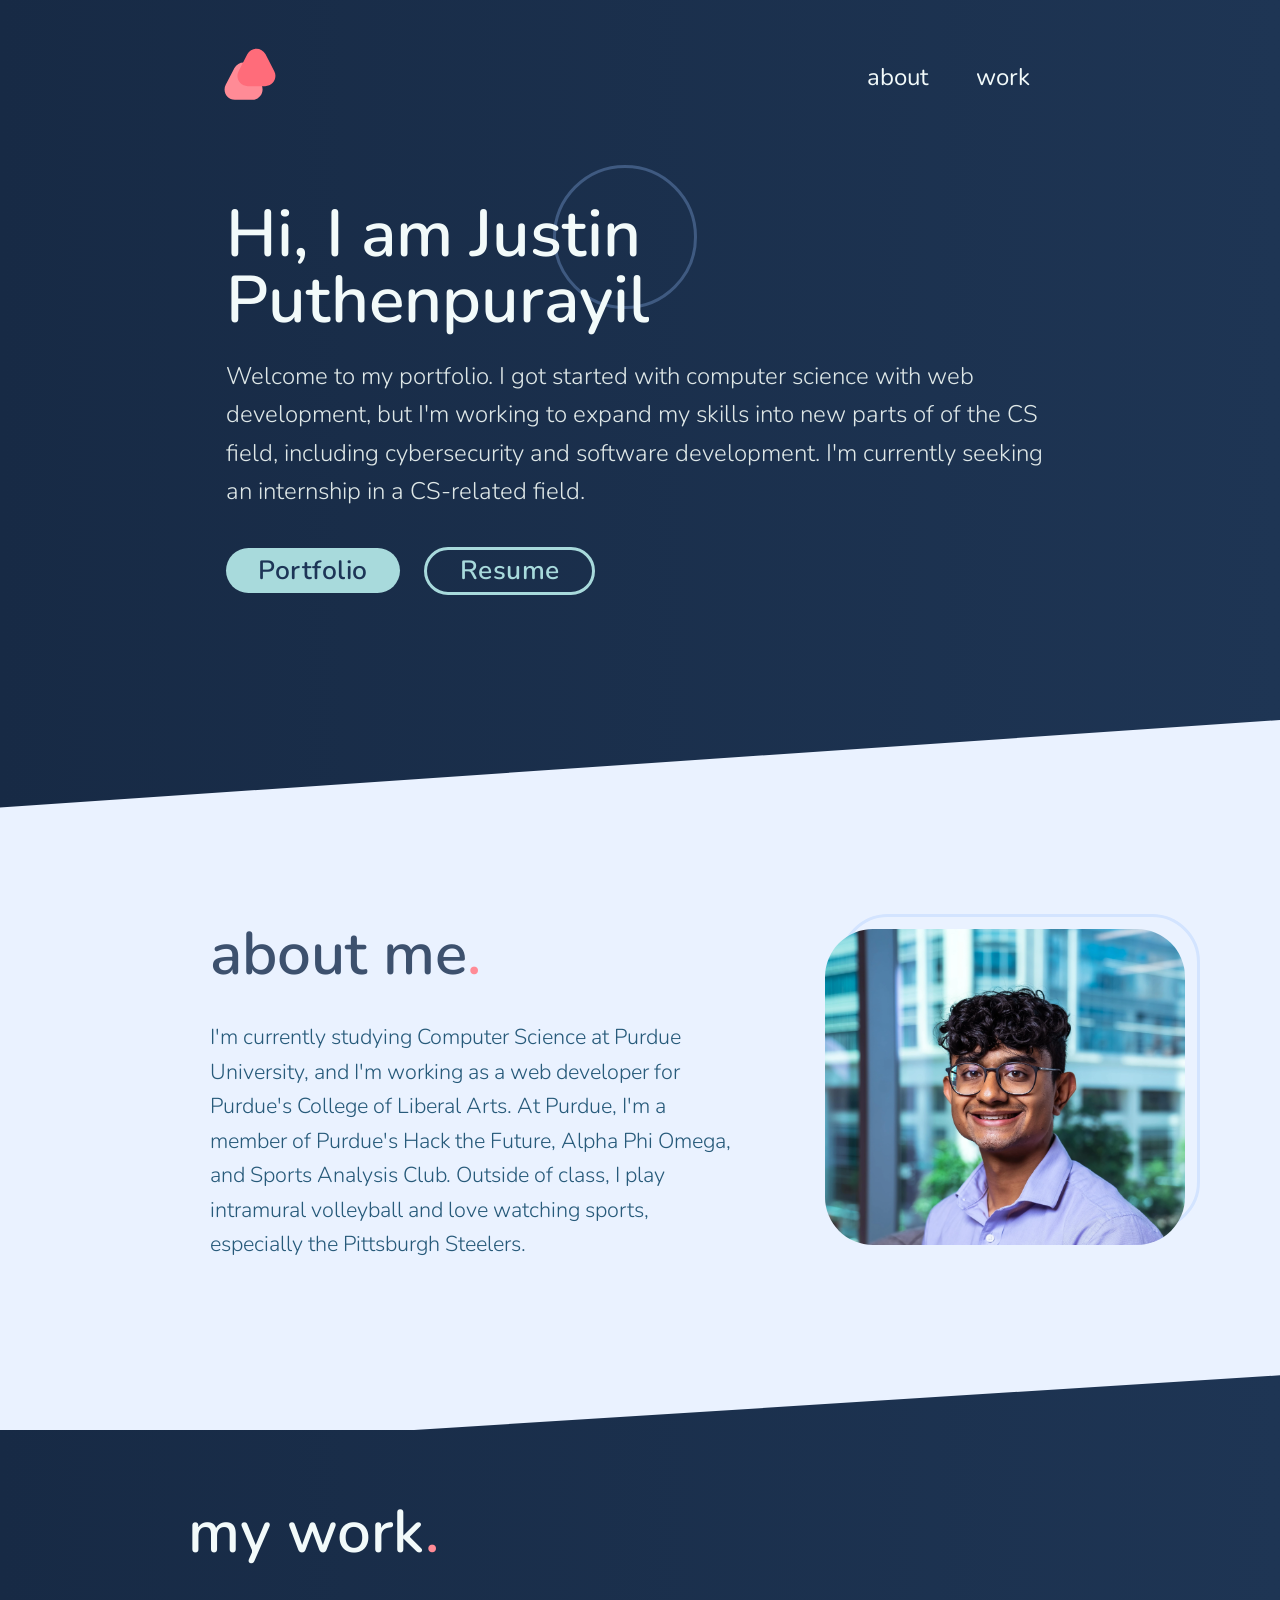
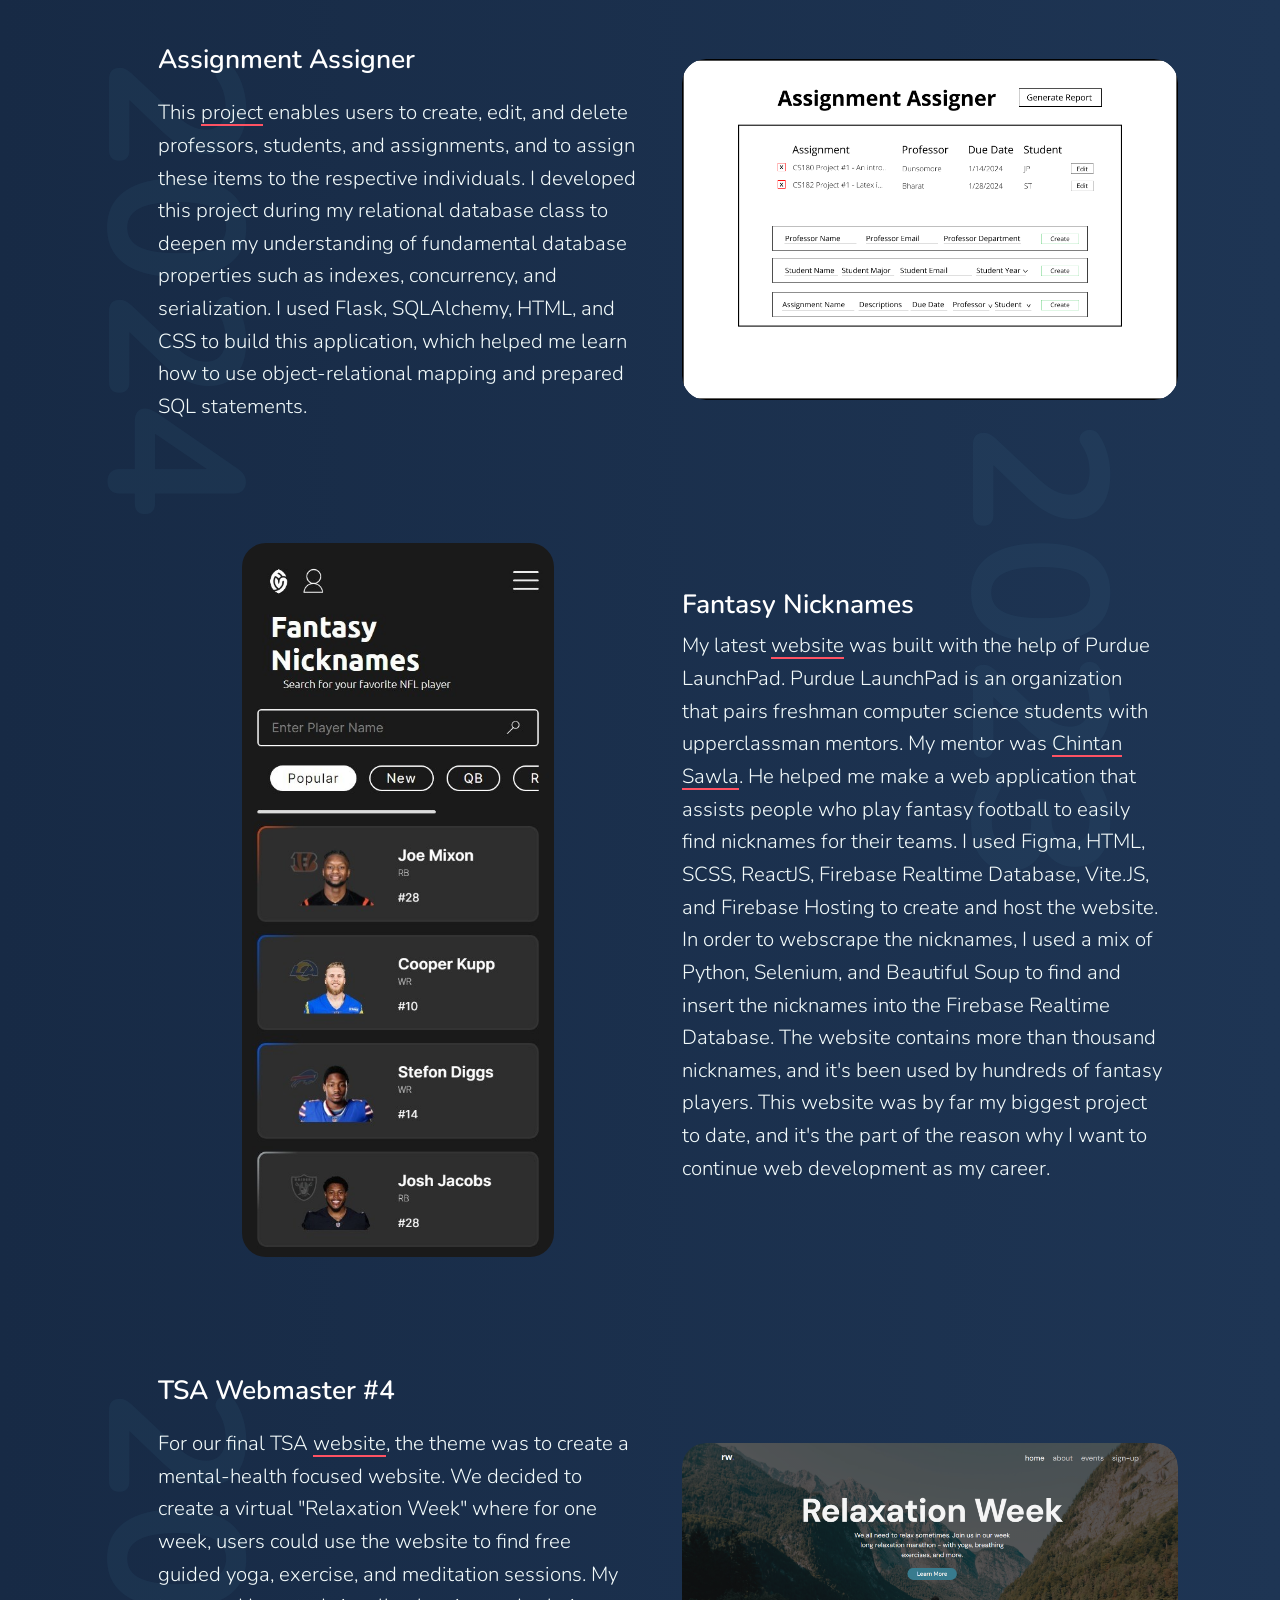
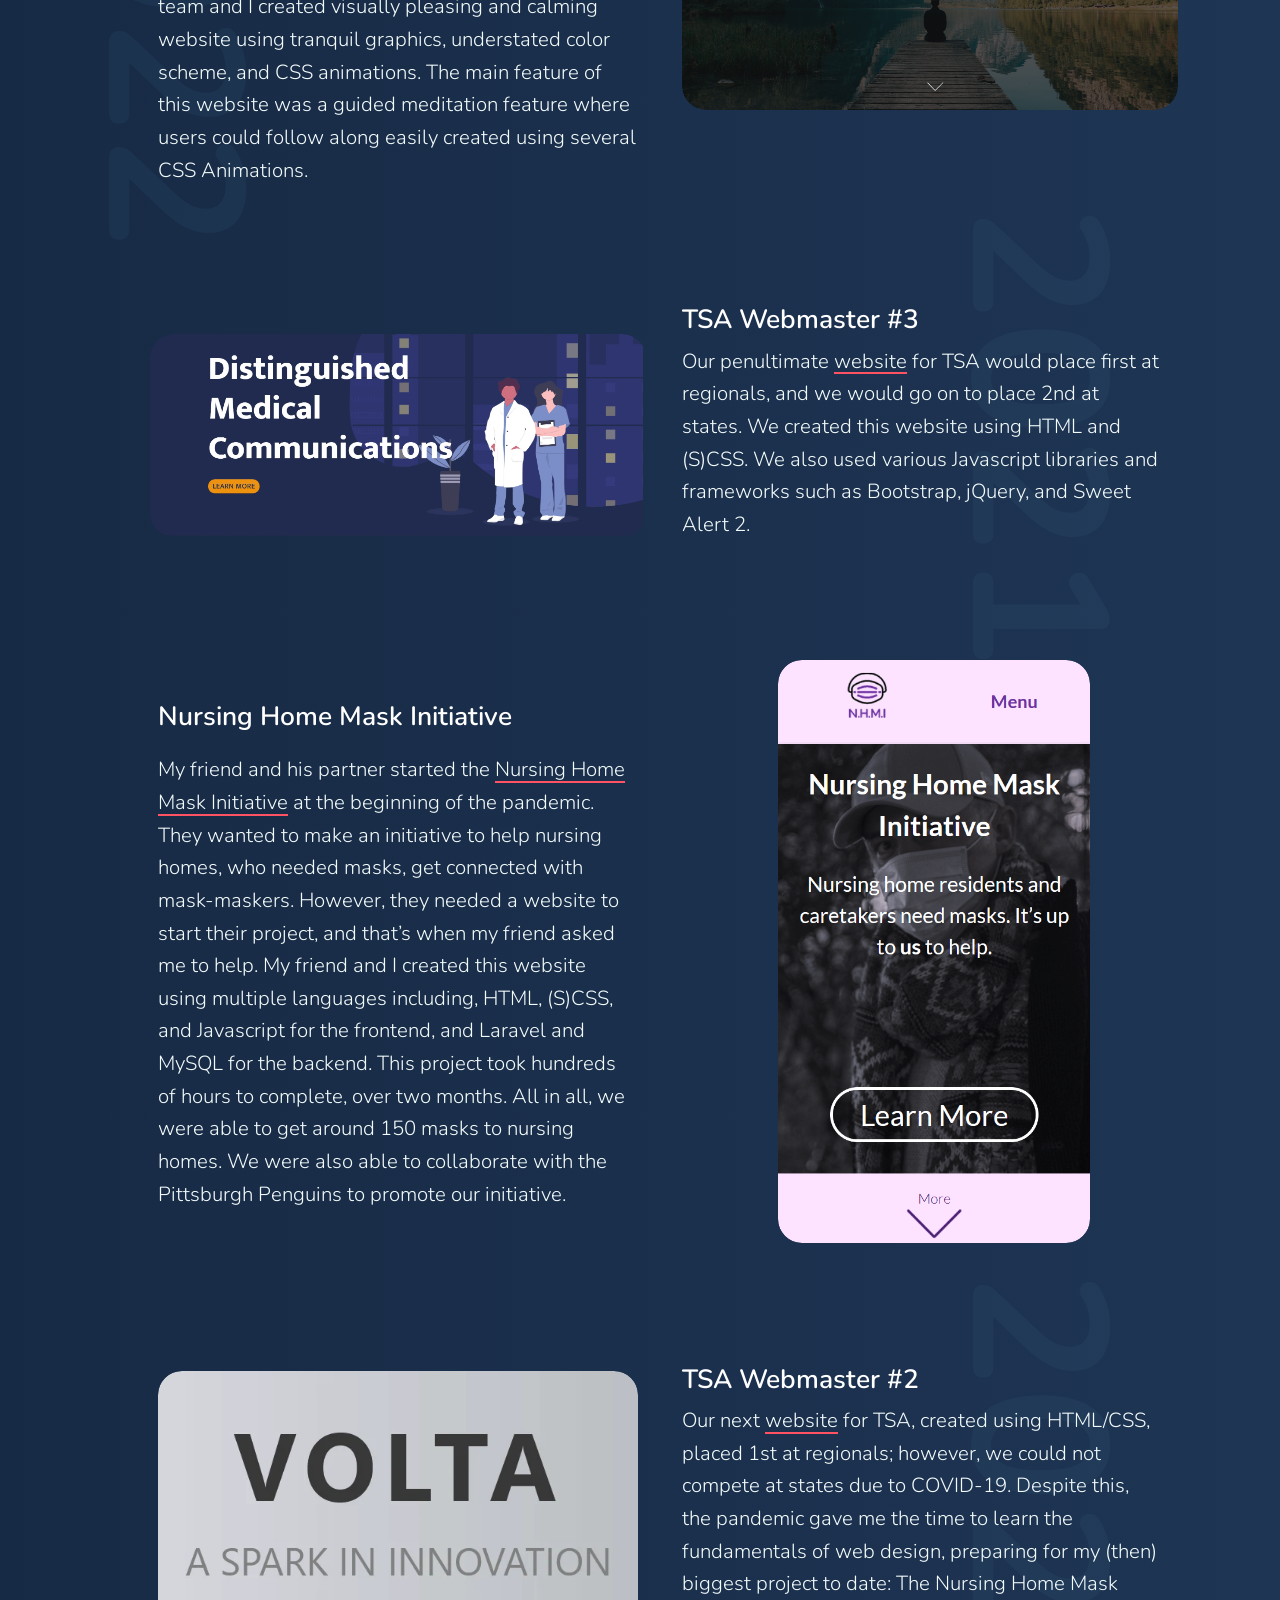
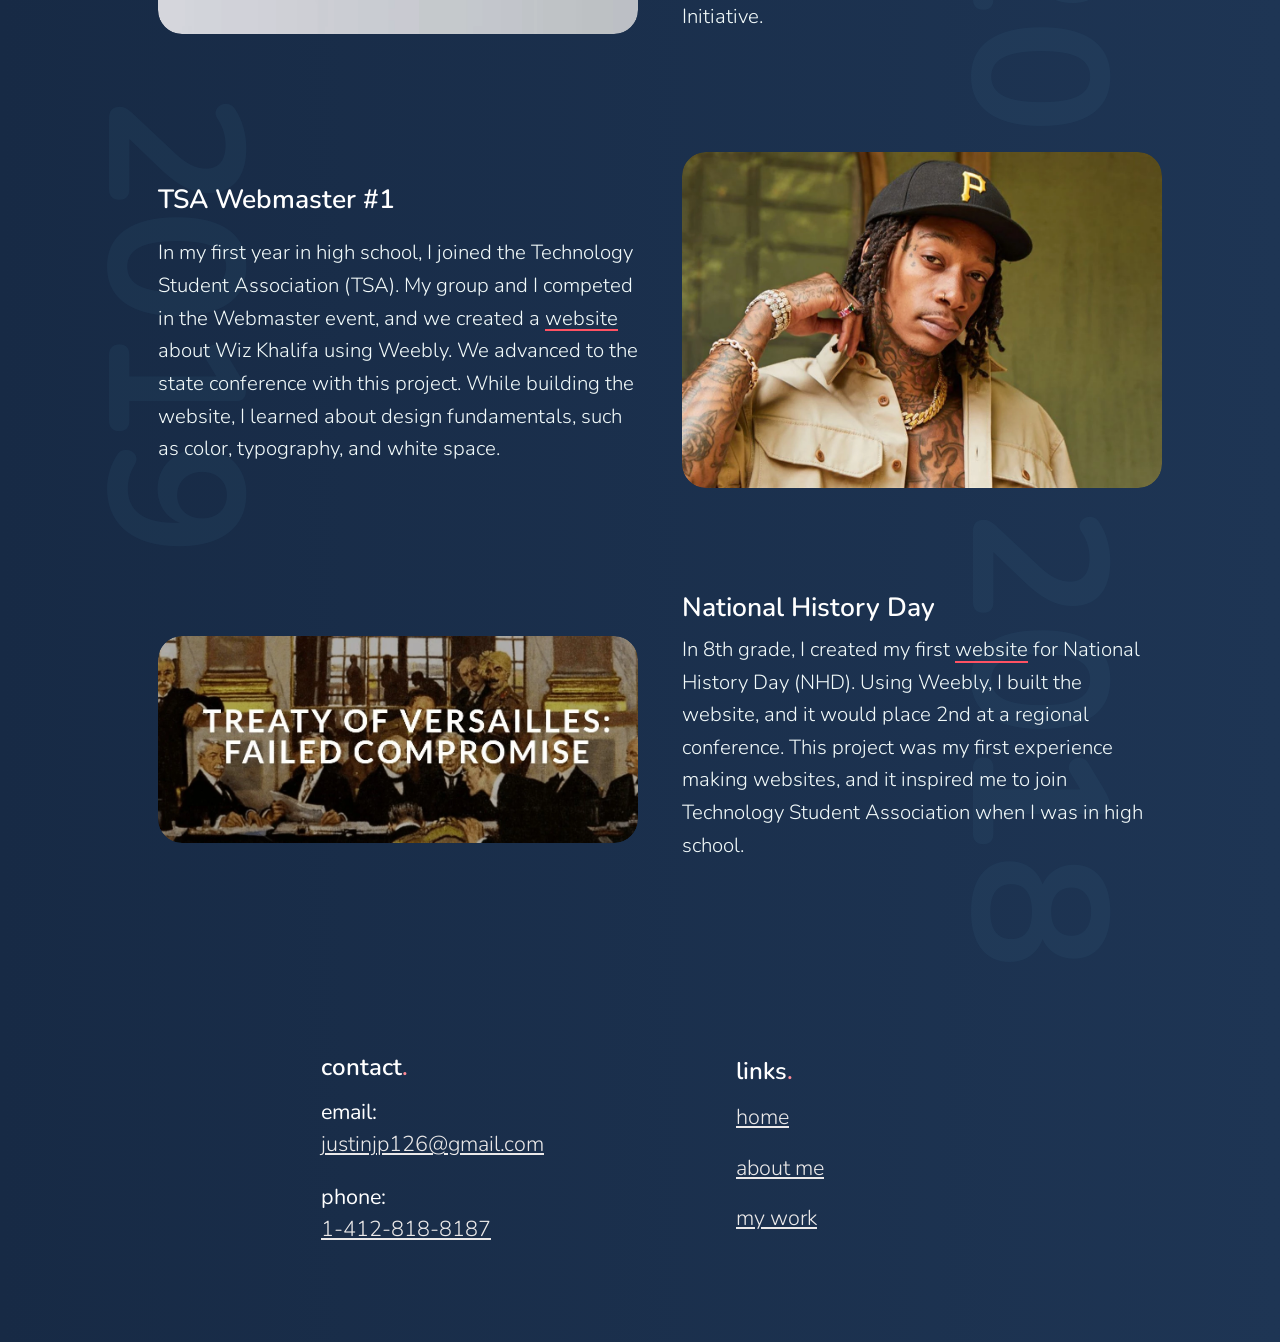
==== index.html @ d35c8e95 "Update resume" ====
<!DOCTYPE html>
<html lang="en">

<head>
  <meta charset="UTF-8" />
  <meta http-equiv="X-UA-Compatible" content="IE=edge" />
  <meta name="viewport" content="width=device-width, initial-scale=1.0" />
  <meta name="description"
    content="Hi! I'm Justin Puthenpurayil, and this is my portfolio. Come check out my projects!" />
  <meta name="theme-color" content="#172a45" />
  <link rel="preconnect" href="https://fonts.gstatic.com" />
  <link rel="apple-touch-icon" sizes="180x180" href="img/Group 3.png" />
  <link rel="icon" type="image/png" sizes="32x32" href="img/Group 3.png" />
  <link rel="icon" type="image/png" sizes="16x16" href="img/Group 3.png" />
  <link href="https://fonts.googleapis.com/css2?family=Nunito:wght@200;300;400;600;700;800;900&display=swap"
    rel="stylesheet" />
  <link href="https://cdn.jsdelivr.net/npm/bootstrap@5.0.1/dist/css/bootstrap.min.css" rel="stylesheet"
    integrity="sha384-+0n0xVW2eSR5OomGNYDnhzAbDsOXxcvSN1TPprVMTNDbiYZCxYbOOl7+AMvyTG2x" crossorigin="anonymous" />
  <link rel="stylesheet" href="src/css/style.min.css" />
  <title>Home</title>
</head>

<body>
  <main>
    <button onclick="topFunction()" id="upBtn" aria-label="Scroll to Top Button">
      <svg id="upBtnArrow" viewBox="0 0 16 29" fill="none" xmlns="http://www.w3.org/2000/svg">
        <path id="upBtnLine" d="M1 1L15 1" stroke="#1D3557" stroke-width="2" stroke-linecap="round" />
        <path id="upBtnLineTwo"
          d="M7 28C7 28.5523 7.44772 29 8 29C8.55228 29 9 28.5523 9 28L7 28ZM8.70711 6.29289C8.31658 5.90237 7.68342 5.90237 7.29289 6.29289L0.928933 12.6569C0.538409 13.0474 0.538409 13.6805 0.928933 14.0711C1.31946 14.4616 1.95262 14.4616 2.34315 14.0711L8 8.41421L13.6569 14.0711C14.0474 14.4616 14.6805 14.4616 15.0711 14.0711C15.4616 13.6805 15.4616 13.0474 15.0711 12.6569L8.70711 6.29289ZM9 28L9 7L7 7L7 28L9 28Z"
          fill="#1D3557" />
      </svg>
    </button>
    <div class="scroll-container" id="butter">
      <div class="background-container">
        <div class="container">
          <nav class="navbar navbar-expand-sm navbar-dark">
            <div class="container margin-container">
              <svg id="triangleContainer" class="logo" xmlns="http://www.w3.org/2000/svg" width="84" height="93"
                viewBox="0 0 84 93" fill="none">
                <path id="triangleOne"
                  d="M23.8419 36.6007C28.316 27.9528 40.684 27.9528 45.1581 36.6006L55.3167 56.2359C59.4491 64.2233 53.6517 73.75 44.6586 73.75H24.3414C15.3483 73.75 9.55093 64.2233 13.6833 56.2359L23.8419 36.6007Z"
                  fill="#FF8B96" />
                <path id="triangleTwo"
                  d="M38.8419 20.6007C43.316 11.9528 55.684 11.9528 60.1581 20.6006L70.3167 40.2359C74.4491 48.2233 68.6517 57.75 59.6586 57.75H39.3414C30.3483 57.75 24.5509 48.2233 28.6833 40.2359L38.8419 20.6007Z"
                  fill="#FF6C7A" />
              </svg>
              <button class="navbar-toggler" type="button" data-bs-toggle="collapse" data-bs-target="#navbarNav"
                aria-controls="navbarNav" aria-expanded="false" aria-label="Toggle navigation">
                <span class="navbar-toggler-icon"></span>
              </button>
              <div class="collapse navbar-collapse justify-content-end" id="navbarNav">
                <ul class="navbar-nav end">
                  <li class="nav-item">
                    <span class="nav-link" id="about">about</span>
                  </li>
                  <li class="nav-item">
                    <span class="nav-link" id="work">work</span>
                  </li>
                </ul>
              </div>
            </div>
          </nav>
          <section>
            <div class="container d-flex justify-content-start">
              <div class="hero" id="hero">
                <h1 class="hero__title">
                  <span class="hero__title_circleContainer">
                    <span class="hero__title_circle"></span>
                    <span class="hero__title_zindex"> Hi, I am Justin </span>
                    Puthenpurayil
                  </span>
                </h1>
                <p class="hero__paragraph">
                  Welcome to my portfolio.
                  I got started with computer science with web development, but
                  I'm working to expand my skills into new parts of of the CS field,
                  including cybersecurity and software development. I'm currently seeking an internship in a CS-related
                  field.
                </p>
                <div class="hero__buttons">
                  <a class="hero__buttons_portfolio" tabindex="0" id="portfolio">Portfolio</a>
                  <a class="hero__buttons_resume" tabindex="0" href="pdf/Justin_Puthenpurayil_resume.pdf"
                    target="_blank">Resume</a>
                </div>
              </div>
            </div>
          </section>
        </div>
      </div>
      <section class="aboutColor" id="aboutSection">
        <div class="aboutPath">
          <div class="container">
            <div class="about">
              <div class="row">
                <div class="
                      col-md-8 col-sm-12
                      d-flex
                      align-content-around
                      flex-column
                    ">
                  <h2 class="about__title">
                    about me<span class="about__title_period">.</span>
                  </h2>
                  <p class="about__paragraph">
                    I'm currently studying Computer Science at Purdue University, and I'm
                    working as a web developer for Purdue's College of Liberal Arts. At Purdue, I'm a
                    member of Purdue's Hack the Future, Alpha Phi Omega, and Sports Analysis Club. Outside of class,
                    I play intramural volleyball and love watching sports, especially the Pittsburgh Steelers.
                  </p>
                </div>
                <div class="col-md-4 col-sm-12 position-relative px-4 imgPadding d-flex align-items-center">
                  <div class="position-relative">
                    <picture>
                      <source type="image/webp" srcset="img/JustinPuthenpurayil.webp" />
                      <source type="image/jpeg" srcset="img/JustinPuthenpurayil.jpg" />
                      <img class="about__img" src="img/JustinPuthenpurayil.jpg" alt="Image of Justin Puthenpurayil" />
                    </picture>
                    <span class="about__imgOutline"></span>
                  </div>
                </div>
              </div>
            </div>
          </div>
        </div>
      </section>

      <section id="workSection">
        <div class="work container-fluid">
          <h2 class="work__title">
            my work<span class="work__title_period">.</span>
          </h2>

          <div class="workItems">
            <div class="row workContainer">
              <div class="
                  col-md-12 col-lg-6
                  d-flex
                  justify-content-center
                  flex-column
                  align-items-center
                  position-relative
                  flex-change
                  neg-margin
                 ">
                <span class="webmasterOneContainer">
                  <h3 class="work__subtitle">Assignment Assigner</h3>
                  <p class="work__paragraphL">
                    This <a class="work__link" href="https://github.com/Justinjp126/flaskWorkshop"
                      target="_blank">project</a> enables users to create, edit, and delete professors, students, and
                    assignments, and to
                    assign these items
                    to the respective individuals. I developed this project during my relational database class to
                    deepen my understanding
                    of fundamental database properties such as indexes, concurrency, and serialization. I used Flask,
                    SQLAlchemy, HTML, and
                    CSS to build this application, which helped me learn how to use object-relational mapping and
                    prepared SQL statements.

                  </p>
                </span>
                <span class="work__year_2022">2024</span>
              </div>
              <div class="col-lg-6 d-flex
                                justify-content-center
                                flex-column
                                align-items-center">
                <picture>
                  <source type="image/webp" srcset="img/relax.webp" />
                  <source type="image/png" srcset="img/relax.png" />
                  <a class="zoom" href="https://github.com/Justinjp126/flaskWorkshop" target="_blank">
                    <img src="img/assignment.png" alt="Assignment Assigner Website" class="work__img_dmc" />
                  </a>
                </picture>
              </div>
            </div>

            <div class="row workContainer">
              <div class="
                                            col-lg-6
                                            d-flex
                                            justify-content-center
                                            align-items-center
                                          ">
                <a class="zoom" href="https://fantasy-nicknames.web.app/" target="_blank">
                  <picture>
                    <!-- <source type="image/webp" srcset="img/dmc.webp" /> -->
                    <source type="image/jpeg" srcset="img/fantasy-crop.jpeg" />
                    <img src="img/fantasy-crop.jpeg" alt="Fantasy Nicknames Image" class="work__img_fantasy" />
                  </picture>
                </a>
              </div>
              <div class="
                                            col-md-12 col-lg-6
                                            d-flex
                                            justify-content-center
                                            flex-column
                                            position-relative
                                          ">
                <h3 class="work__subtitle">Fantasy Nicknames</h3>
                <p class="work__paragraphR">
                  My latest
                  <a class="work__link" href="https://fantasy-nicknames.web.app/" target="_blank">website</a>
                  was built with the help of Purdue LaunchPad. Purdue LaunchPad is an organization that pairs freshman
                  computer science students
                  with upperclassman mentors. My mentor was <a class="work__link"
                    href="https://www.linkedin.com/in/chintansawla/" target="_blank">Chintan Sawla</a>. He helped me
                  make a web application
                  that assists people who play fantasy football to easily find nicknames for their teams. I used Figma,
                  HTML, SCSS, ReactJS, Firebase
                  Realtime Database, Vite.JS, and Firebase Hosting to create and host the website. In order to webscrape
                  the
                  nicknames, I used a mix of
                  Python, Selenium, and Beautiful Soup to find and insert the nicknames into the Firebase Realtime
                  Database. The website contains more than
                  thousand nicknames, and it's been used by hundreds of fantasy players. This website was by far my
                  biggest project to date, and it's the part of the reason why
                  I want to continue web development as my career.
                </p>
                <span class="work__year_2021" id="twenty-one">2023</span>
              </div>
            </div>

            <div class="row workContainer">
              <div class="
                  col-md-12 col-lg-6
                  d-flex
                  justify-content-center
                  flex-column
                  align-items-center
                  position-relative
                  flex-change
                  neg-margin
                 ">
                <span class="webmasterOneContainer">
                  <h3 class="work__subtitle">TSA Webmaster #4</h3>
                  <p class="work__paragraphL">
                    For our final TSA <a class="work__link" href="https://justinjp126.github.io/Relaxation_Website/"
                      target="_blank">website</a>, the theme was to create a mental-health focused website.
                    We decided to create a virtual "Relaxation Week" where for one week, users could use the website to
                    find free guided yoga, exercise, and meditation sessions.
                    My team and I created visually pleasing and calming website using tranquil graphics,
                    understated color scheme, and CSS animations. The main feature of this website was a guided
                    meditation feature
                    where users could follow along easily created using several CSS Animations.
                  </p>
                </span>
                <span class="work__year_2022">2022</span>
              </div>
              <div class="col-lg-6 d-flex
                                justify-content-center
                                flex-column
                                align-items-center">
                <picture>
                  <source type="image/webp" srcset="img/relax.webp" />
                  <source type="image/png" srcset="img/relax.png" />
                  <a class="zoom" href="https://justinjp126.github.io/Relaxation_Website/" target="_blank">
                    <img src="img/relax.png" alt="Relaxation Website" class="work__img_dmc" />
                  </a>
                </picture>
              </div>
            </div>

            <div class="row workContainer">
              <div class="
                                col-lg-6
                                d-flex
                                justify-content-center
                                align-items-center
                              ">
                <a class="zoom" href="https://justinjp126.github.io/distinguishedCommunicationsWebsite/index.html"
                  target="_blank">
                  <picture>
                    <source type="image/webp" srcset="img/dmc.webp" />
                    <source type="image/png" srcset="img/dmc.png" />
                    <img src="img/dmc.png" alt="Distinguished Medical Communications Image" class="work__img_dmc" />
                  </picture>
                </a>
              </div>
              <div class="
                                col-md-12 col-lg-6
                                d-flex
                                justify-content-center
                                flex-column
                                position-relative
                              ">
                <h3 class="work__subtitle">TSA Webmaster #3</h3>
                <p class="work__paragraphR">
                  Our penultimate
                  <a class="work__link"
                    href="https://justinjp126.github.io/distinguishedCommunicationsWebsite/index.html"
                    target="_blank">website</a>
                  for TSA would place first at regionals, and we would go on
                  to place 2nd at states. We created this website using HTML
                  and (S)CSS. We also used various Javascript libraries and
                  frameworks such as Bootstrap, jQuery, and Sweet Alert 2.
                </p>
                <span class="work__year_2021" id="twenty-one">2021</span>
              </div>
            </div>

            <div class="row workContainer">
              <div class="
                                col-md-12 col-lg-6
                                d-flex
                                justify-content-center
                                flex-column
                                align-items-center
                                flex-change
                                position-relative
                                neg-margin
                              ">
                <span class="webmasterOneContainer">
                  <h3 class="work__subtitle">Nursing Home Mask Initiative</h3>
                  <p class="work__paragraphL">
                    My friend and his partner started the
                    <a class="work__link"
                      href="https://web.archive.org/web/20230402184346/http://nursinghomemaskinitiative.com/"
                      target="_blank">Nursing Home
                      Mask Initiative</a>
                    at the beginning of the pandemic. They wanted to make an
                    initiative to help nursing homes, who needed masks, get
                    connected with mask-maskers. However, they needed a
                    website to start their project, and that’s when my friend
                    asked me to help. My friend and I created this website
                    using multiple languages including, HTML, (S)CSS, and
                    Javascript for the frontend, and Laravel and MySQL for the
                    backend. This project took hundreds of hours to complete,
                    over two months. All in all, we were able to get around
                    150 masks to nursing homes. We were also able to
                    collaborate with the Pittsburgh Penguins to promote our
                    initiative.
                  </p>
                </span>
              </div>
              <div class="col-lg-6 ">
                <picture>
                  <source type="image/webp" srcset="img/nhmi.webp" />
                  <source type="image/png" srcset="img/nhmi.png" />
                  <a class="zoom margin-left"
                    href="https://web.archive.org/web/20230402184346/http://nursinghomemaskinitiative.com/"
                    target="_blank">
                    <img src="img/nhmi.png" alt="Nursing Home Mask Initiative Image" class="work__img_nhmi" />
                  </a>
                </picture>
              </div>
            </div>

            <div class="row workContainer">
              <div class="
                                col-lg-6
                                d-flex
                                justify-content-center
                                align-items-center
                              ">
                <a class="zoom" href="https://voltatsa.000webhostapp.com/index.html" target="_blank">
                  <picture>
                    <source type="image/webp" srcset="img/volta.webp" />
                    <source type="image/png" srcset="img/volta.png" />
                    <img src="img/volta.png" alt="Volta Image" class="work__img_volta" />
                  </picture>
                </a>
              </div>
              <div class="
                                col-md-12 col-lg-6
                                d-flex
                                justify-content-center
                                flex-column
                                position-relative
                              ">
                <span class="webmasterTwoContainer">
                  <h3 class="work__subtitle">TSA Webmaster #2</h3>
                  <p class="work__paragraphR">
                    Our next
                    <a class="work__link" href="https://voltatsa.000webhostapp.com/index.html"
                      target="_blank">website</a>
                    for TSA, created using HTML/CSS, placed 1st at regionals;
                    however, we could not compete at states due to COVID-19.
                    Despite this, the pandemic gave me the time to learn the
                    fundamentals of web design, preparing for my (then) biggest
                    project to date: The Nursing Home Mask Initiative.
                  </p>
                </span>
                <span class="work__year_2020">2020</span>
              </div>
            </div>

            <div class="row workContainer">
              <div class="
                                col-md-12 col-lg-6
                                d-flex
                                justify-content-center
                                flex-column
                                align-items-center
                                flex-change
                                position-relative
                              ">
                <span class="webmasterOneContainer">
                  <h3 class="work__subtitle">TSA Webmaster #1</h3>
                  <p class="work__paragraphL">
                    In my first year in high school, I joined the Technology
                    Student Association (TSA). My group and I competed in the
                    Webmaster event, and we created a
                    <a class="work__link" href="https://webmasterpatsa2018.weebly.com/khalifa.html"
                      target="_blank">website</a>
                    about Wiz Khalifa using Weebly. We advanced to the state
                    conference with this project. While building the website,
                    I learned about design fundamentals, such as color,
                    typography, and white space.
                  </p>
                </span>
                <span class="work__year_2019">2019</span>
              </div>
              <div class="col-lg-6">
                <a class="zoom" href="https://webmasterpatsa2018.weebly.com/khalifa.html" target="_blank">
                  <picture>
                    <source type="image/webp" srcset="img/wiz.webp" />
                    <source type="image/jpeg" srcset="img/wiz.jpg" />
                    <img class="work__img_wiz" src="img/wiz.jpg" alt="Wiz Khalifa Image" />
                  </picture>
                </a>
              </div>
            </div>

            <div class="row workContainer">
              <div class="
                    col-lg-6
                    d-flex
                    justify-content-center
                    align-items-center
                  ">
                <a class="zoom" href="http://15167426.nhd.weebly.com/" target="_blank">
                  <picture>
                    <source type="image/webp" srcset="img/nhdCut.webp" />
                    <source type="image/jpeg" srcset="img/nhdCut.jpg" />
                    <img class="work__img_nhd align-self-center" src="img/nhdCut.jpg"
                      alt="Image of National History Day Website" />
                  </picture>
                </a>
              </div>
              <div class="
                    col-md-12 col-lg-6
                    d-flex
                    justify-content-start
                    flex-column
                    align-content-center
                    position-relative
                  ">
                <h3 class="work__subtitle">National History Day</h3>
                <p class="work__paragraphR">
                  In 8th grade, I created my first
                  <a class="work__link" href="http://15167426.nhd.weebly.com/" target="_blank">website</a>
                  for National History Day (NHD). Using Weebly, I built the
                  website, and it would place 2nd at a regional conference.
                  This project was my first experience making websites, and it
                  inspired me to join Technology Student Association when I
                  was in high school.
                </p>
                <span class="work__year_2018" id="eighteen">2018</span>
              </div>
            </div>
          </div>
        </div>
      </section>

      <section class="footer">
        <div class="container">
          <div class="row">
            <div class="col-sm-6 d-flex justify-content-end px-5 footer-flex-one">
              <div class="contact">
                <h4 class="contact__title">contact<span>.</span></h4>
                <h5 class="contact__subTitle">email:</h5>
                <p class="contact__text">
                  <a class="contact__link" target="_blank"
                    href="mailto:justinjp126@gmail.com?subject=Website%20Inquiry">justinjp126@gmail.com</a>
                </p>
                <h6 class="contact__subTitle">phone:</h6>
                <p class="contact__text">
                  <a class="contact__link" target="_blank" href="tel:1-412-818-8187">1-412-818-8187</a>
                </p>
              </div>
            </div>
            <div class="
                  col-sm-6
                  d-flex
                  justify-content-start
                  px-5
                  footer-flex-two
                ">
              <div class="links">
                <h4S class="links__title">links<span>.</span></h4S>
                <p class="links__text" id="home">home</p>
                <p class="links__text" id="aboutme">about me</p>
                <p class="links__text" id="mywork">my work</p>
              </div>
            </div>
          </div>
        </div>
      </section>
    </div>
  </main>

  <script src="https://cdn.jsdelivr.net/npm/bootstrap@5.0.1/dist/js/bootstrap.bundle.min.js"
    integrity="sha384-gtEjrD/SeCtmISkJkNUaaKMoLD0//ElJ19smozuHV6z3Iehds+3Ulb9Bn9Plx0x4"
    crossorigin="anonymous"></script>
  <script src="https://code.jquery.com/jquery-3.6.0.min.js"
    integrity="sha256-/xUj+3OJU5yExlq6GSYGSHk7tPXikynS7ogEvDej/m4=" crossorigin="anonymous"></script>
  <script src="js/index.js"></script>
</body>

</html>
---- src/css/style.min.css ----
*,*::before,*::after{padding:0;margin:0;border:0;box-sizing:border-box}html{scroll-behavior:smooth;height:100%;text-rendering:optimizeLegibility}html{font-size:16px}@media screen and (min-width: 320px){html{font-size:calc(16px + 8*(100vw - 320px)/880)}}@media screen and (min-width: 1200px){html{font-size:24px}}body{font-family:"Nunito",sans-serif;overflow-x:hidden}#upBtn{display:block;opacity:0;width:2.5rem;height:2.5rem;position:fixed;bottom:2rem;right:2.5rem;z-index:99;border:none;outline:none;background:#a8dadc;--c1: rgba(168, 218, 220, 1);--c2: rgba(87, 179, 204, 1);background:linear-gradient(132deg, var(--c1, rgb(168, 218, 220)), var(--c2, rgb(87, 179, 204)) 51%, var(--c1, rgb(168, 218, 220))) var(--x, 0)/200%;border-radius:100px;transition:200ms ease;cursor:default}.btn_active{cursor:pointer !important;opacity:1 !important;transition:200ms ease-in !important}#upBtnArrow{width:.75rem}.floatArrow{animation:arrowFloatIn 1s infinite}@keyframes arrowFloatIn{0%{transform:translateY(0%)}50%{transform:translateY(-5%)}100%{transform:translateY(0%)}}@keyframes arrowFloatOut{0%,100%{transform:translateY(0%)}}.background-container{height:min(80vh,35rem);background:#172a45;background:linear-gradient(90deg, rgb(23, 42, 69) 0%, rgb(30, 53, 84) 100%)}.logo{width:3rem}#triangleOne{transition:200ms ease-in}#triangleTwo{transition:200ms ease-in}#triangleContainer{cursor:default}#triangleContainer:hover>#triangleTwo{fill:#ff8b96;transform:translate(-2px, 2px);transition:200ms ease-in}#triangleContainer:hover>#triangleOne{fill:#ff6c7a;transform:translate(2px, -2px);transition:200ms ease-in}.margin-container{margin:.75rem 4.5rem}.nav-link{color:#f2fafa;font-size:1rem;font-weight:400;margin-right:1rem;cursor:pointer}.navbar-toggler:focus,.navbar-toggler:active,.navbar-toggler-icon:focus{outline:none;box-shadow:none}.navbar .navbar-toggler{border-color:rgba(255,255,255,0)}.navbar .navbar-toggler{color:rgba(255,255,255,.55) !important}.nav .nav-link:hover,.nav-link:focus{color:#bbe5e5;transition:ease 150ms}@media only screen and (max-width: 992px){.margin-container{margin:.75rem 3rem}}@media only screen and (max-width: 768px){.margin-container{margin:.75rem 1rem}}.hero{margin:2rem 5rem;color:#f2fafa}.hero__title{font-size:2.75rem;font-weight:600;display:inline-block;z-index:10;line-height:1}.hero__title_zindex{position:relative;z-index:10}.hero__title_circleContainer{position:relative;z-index:10}.hero__title_circle{height:6rem;width:6rem;border:#3f5a81 solid 3px;border-radius:50%;position:absolute;right:-2rem;top:-1rem;z-index:-1;animation:float 6s infinite}@keyframes float{0%{transform:scaleX(1) scaleY(1)}50%{transform:scaleX(1.05) scaleY(1.05)}100%{transform:scaleX(1) scaleY(1)}}.hero__paragraph{position:relative;z-index:10;font-size:1rem;color:#dee7e7;font-weight:300;max-width:60ch;margin:.5rem 0 0 0;line-height:1.6}.hero__buttons{display:flex;flex-direction:row;margin-top:1.5rem}.hero__buttons_portfolio{font-weight:600;letter-spacing:.5px;border-radius:100px;display:flex;align-self:center;cursor:pointer;text-decoration:none;background-color:#a8dadc;color:#1d3557;text-align:center;font-size:1.1rem;padding:.1rem 1.35rem;transition:all 200ms ease-out;margin-right:1rem}.hero__buttons_portfolio:hover,.hero__buttons_portfolio:focus{background-color:#84cbcd;color:#101e31;transition:all 200ms ease-in}.hero__buttons_resume{font-weight:600;letter-spacing:.5px;border-radius:100px;display:flex;align-self:center;cursor:pointer;text-decoration:none;background-color:rgba(0,0,0,0);color:#a8dadc;border:#a8dadc solid 3px;text-align:center;font-size:1.1rem;padding:.05rem 1.35rem;transition:background-color 200ms ease-out}.hero__buttons_resume:hover,.hero__buttons_resume:focus{background-color:#a8dadc;color:#1d3557;transition:all 200ms ease-in}@media only screen and (max-width: 768px){.background-container{height:min(80vh,35rem)}.hero{margin:2rem .5rem;height:80vh}.hero__title_circle{right:-1.5rem;top:-1.5rem}}.aboutColor{background:#172a45;background:linear-gradient(90deg, rgb(23, 42, 69) 0%, rgb(30, 53, 84) 100%)}.aboutPath{background-image:url(https://justinjp126.github.io/Portfolio/img/rect.svg);background-repeat:no-repeat;background-size:cover;padding:7rem 15% 6rem}.about__title{color:#3d516e;font-weight:600;line-height:1;font-size:2.5rem;padding-top:1.5rem}.about__title_period{color:#ff8b96}.about__paragraph{color:#275a7a;font-weight:300;line-height:1.6;padding:1rem 1.5rem 0 0;font-size:max(.9rem,15px);max-width:60ch}.about__img{width:15rem;border-radius:2rem;position:relative;z-index:10}.about__imgOutline{border:3px solid #d3e4ff;position:absolute;z-index:1;top:-15px;left:15px;width:15rem;height:100%;border-radius:2rem}@media only screen and (max-width: 768px){.about .imgPadding{padding:1.5rem 0 0 0 !important}.about__paragraph{padding:1rem 0 0 0}.about__img{width:90%}.about__imgOutline{width:90%}.aboutPath{padding:8.5rem 5% 7rem}}#workSection{background:#172a45;background:linear-gradient(90deg, rgb(23, 42, 69) 0%, rgb(30, 53, 84) 100%)}.work{background:#172a45;background:linear-gradient(90deg, rgb(23, 42, 69) 0%, rgb(30, 53, 84) 100%);padding:0rem 8%}.work .workContainer{padding-bottom:4rem}.work .webmasterOneContainer{padding-top:1rem}.work .webmasterTwoContainer{padding-top:.7rem}.work .workItems{padding-left:2rem}.work__title{color:#f2fafa;font-weight:600;line-height:1;font-size:2.5rem;padding:3rem 0 2rem 8%}.work__title_period{color:#ff8b96}.work__subtitle{position:relative;z-index:10;color:#fff;font-weight:600;line-height:1;font-size:1.1rem}.work__subtitle_sub{padding-bottom:.5rem}.work__paragraphR{position:relative;z-index:10;color:#f2fafa;font-weight:300;line-height:1.6;font-size:max(.85rem,14px);max-width:40ch}.work__paragraphL{position:relative;z-index:10;color:#f2fafa;font-weight:300;line-height:1.6;font-size:max(.85rem,14px);max-width:40ch;padding-top:.5rem}.work__link{background:linear-gradient(to bottom, #ff5263 0%, #ff5263 100%);background-position:0 100%;background-repeat:repeat-x;background-size:.1rem .1rem;color:inherit;text-decoration:none;transition:background-size .2s}.work__link:hover{color:inherit;background-size:4px 50px}.work .zoom{height:auto;overflow:hidden;border-radius:1rem;cursor:pointer;display:inline-block}.work .zoom img{transition:transform .5s ease}.work .zoom:hover img{transform:scale(1.02)}.work .margin-left{margin-left:4rem}.work__img_nhd{z-index:10;width:100%;max-width:20rem;border-radius:1rem}.work__img_wiz{position:relative;z-index:10;width:100%;max-width:20rem;border-radius:1rem}.work__img_volta{position:relative;z-index:10;width:100%;max-width:20rem;border-radius:1rem}.work__img_nhmi{position:relative;z-index:10;width:100%;max-width:13rem;border-radius:1rem}.work__img_dmc{position:relative;z-index:10;width:100%;max-width:23rem;border-radius:1rem}.work__img_fantasy{position:relative;z-index:10;width:100%;max-width:13rem;border-radius:.5rem}.work__year_2018,.work__year_2019,.work__year_2020,.work__year_2021,.work__year_2022,.work__year_2023{position:absolute;transform:rotate(90deg);font-weight:700;font-size:8rem;color:rgba(69,123,157,.1);z-index:1;letter-spacing:1px}.work__year_2018,.work__year_2020{right:-3rem}.work__year_2019{left:-8rem}.work__year_2022{left:-8rem;top:5rem}.work__year_2021{right:-3rem;top:-5%}.work__year_2023{right:-3rem;top:-10rem}@media only screen and (max-width: 992px){.work{padding:2rem 0}.work__img_nhd,.work__img_wiz,.work__img_volta,.work__img_nhmi,.work__img_dmc{display:none}.work .workContainer{width:90%;margin:0 auto 0 auto;padding-bottom:2rem}.work .workItems{padding:1.5rem}.work .flex-change{align-items:flex-start !important}.work .neg-margin{margin-top:-2rem}.work__paragraphR{max-width:60ch}.work__paragraphL{max-width:60ch}.work__year_2018,.work__year_2019,.work__year_2020,.work__year_2021,.work__year_2022{position:absolute;transform:rotate(0deg);font-weight:700;font-size:4.5rem;color:rgba(69,123,157,.1);z-index:1;letter-spacing:1px;top:-3rem;right:2rem !important;left:unset}#eighteen,#twenty-one{top:-4rem !important}}@media only screen and (max-width: 768px){.work .workContainer{width:100%;margin:0 auto 0 auto;padding-bottom:2rem}}.footer{background:#172a45;background:linear-gradient(90deg, rgb(23, 42, 69) 0%, rgb(30, 53, 84) 100%);padding:3rem 8%;color:#fff}.footer .contact{padding-right:1rem}.footer .contact__title{padding-bottom:.25rem;font-size:1rem;font-weight:600}.footer .contact__title span{color:#ff8b96}.footer .contact__subTitle{font-size:.9rem;font-weight:400;margin-bottom:.1rem}.footer .contact__text{font-size:.9rem;font-weight:300}.footer .contact__link{color:#ebe9e9;font-size:.9rem;font-weight:300;transition:100ms ease color}.footer .contact__link:focus,.footer .contact__link:hover{transition:200ms ease color;color:#fff}.footer .links{padding-left:1rem}.footer .links__title{padding-bottom:.25rem;font-size:1rem;font-weight:600}.footer .links__title span{color:#ff8b96}.footer .links__text{margin-bottom:.75rem;color:#ebe9e9;text-decoration:underline;cursor:pointer;font-size:.9rem;font-weight:300;transition:100ms ease color}.footer .links #home{margin-top:.5rem}.footer .links__text:focus,.footer .links__text:hover{transition:200ms ease color;color:#fff}@media only screen and (max-width: 768px){.footer{padding:0 !important;margin-top:-4rem}.footer .footer-flex-one,.footer .footer-flex-two{padding:1rem 2.5rem !important;justify-content:flex-start !important}.footer .footer-flex-two{padding-top:2rem}.footer .links{padding-left:0}}
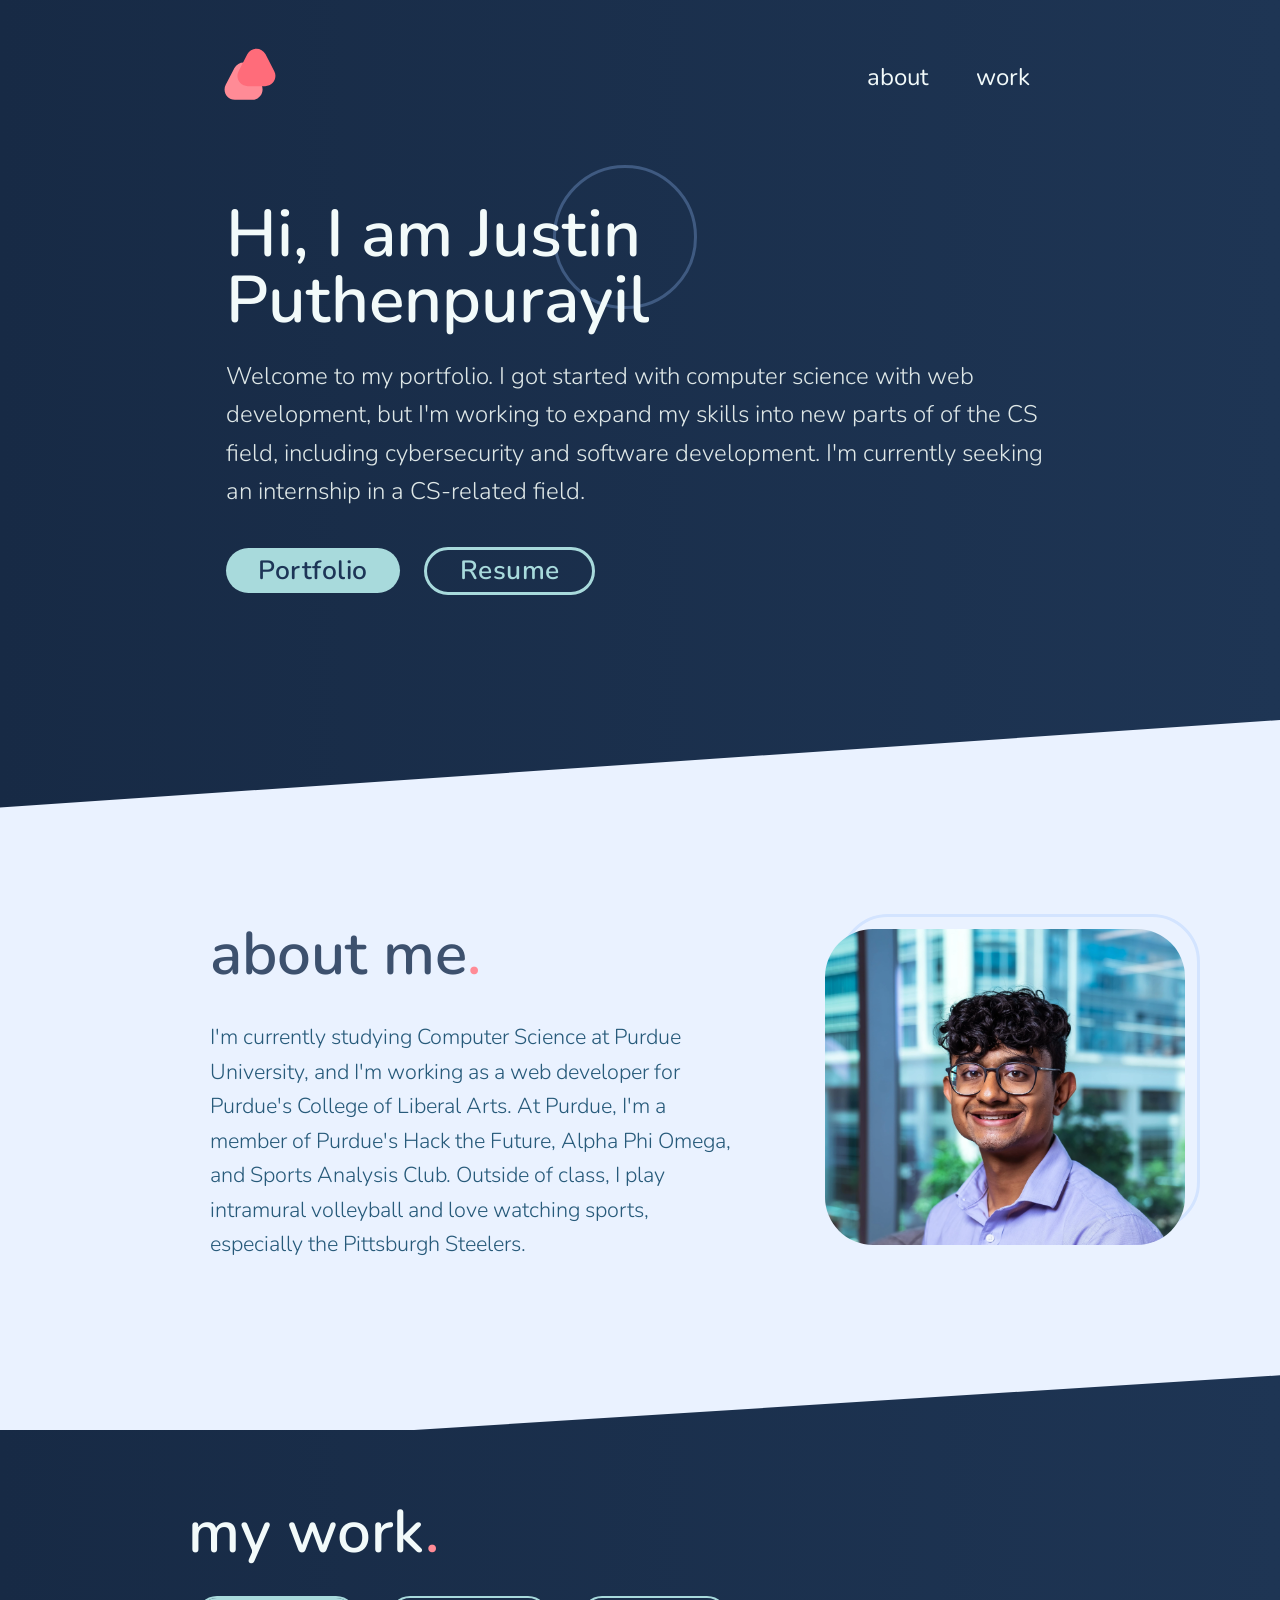
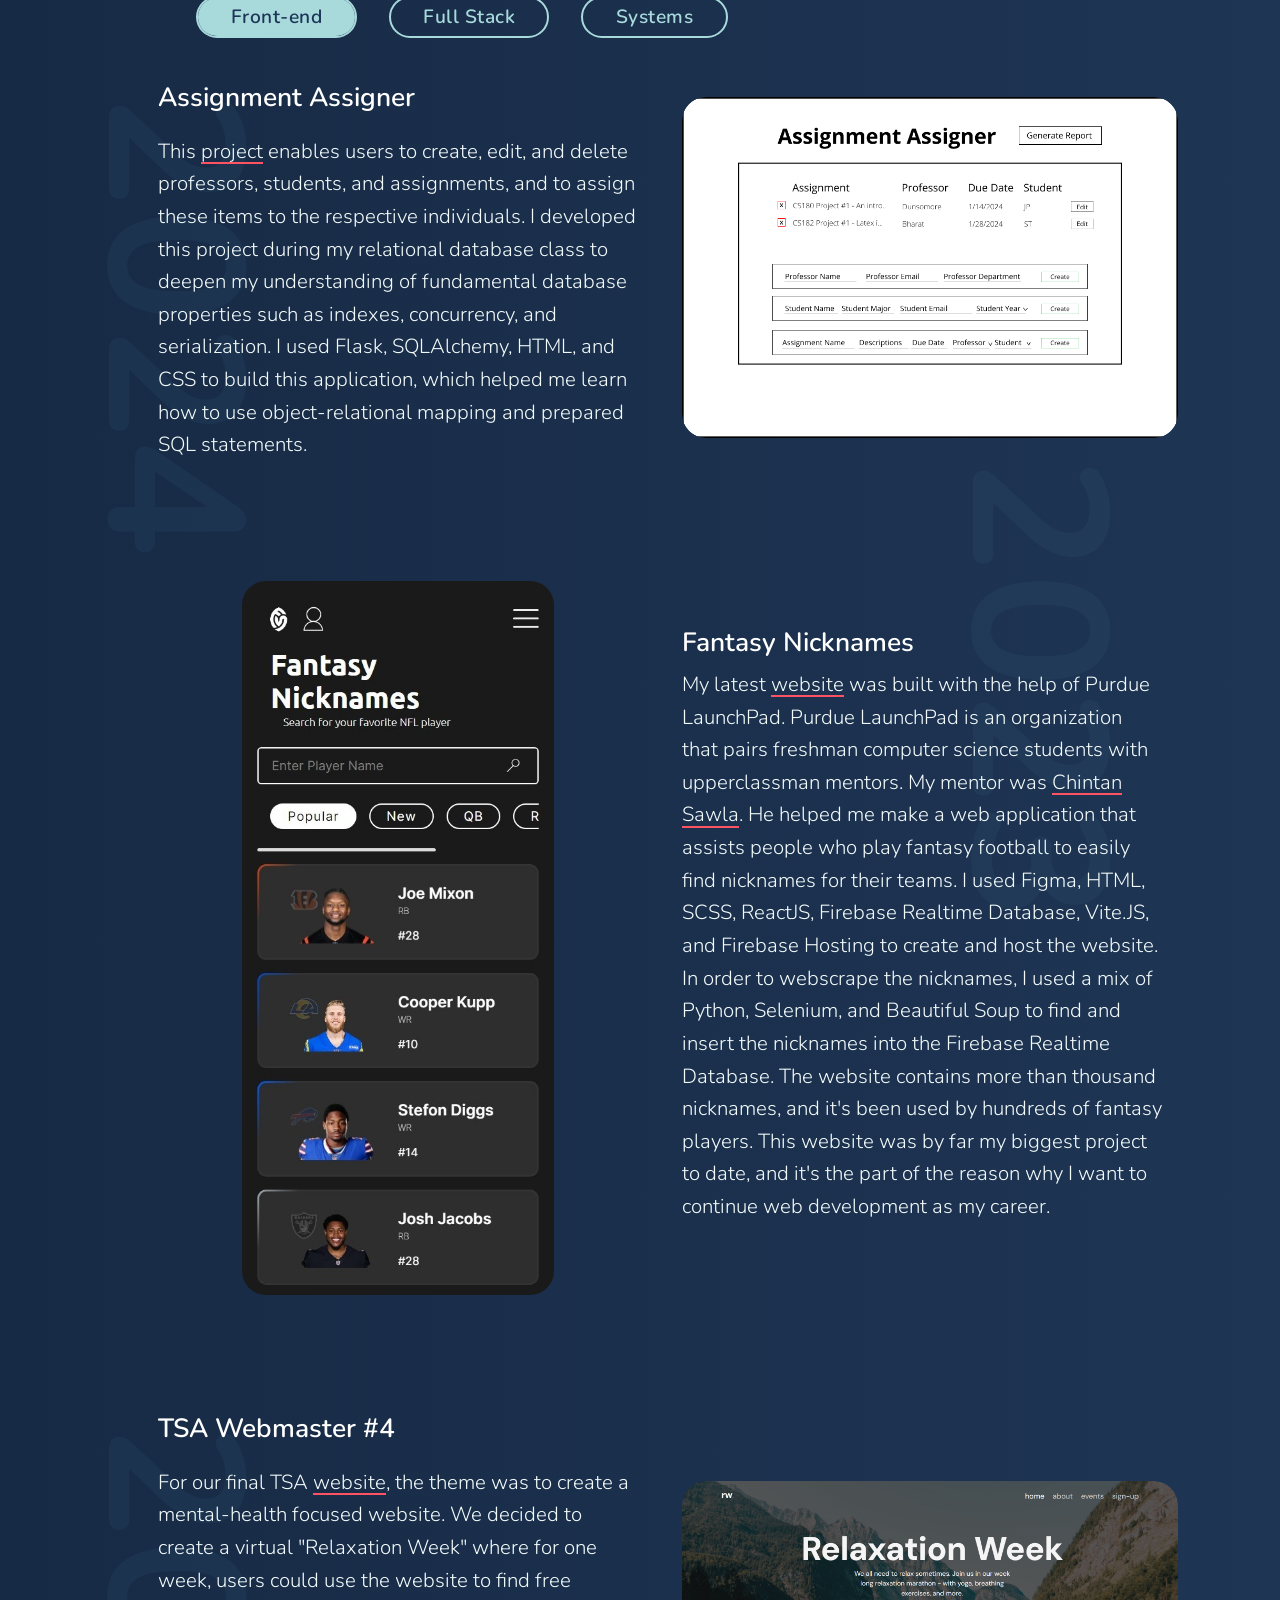
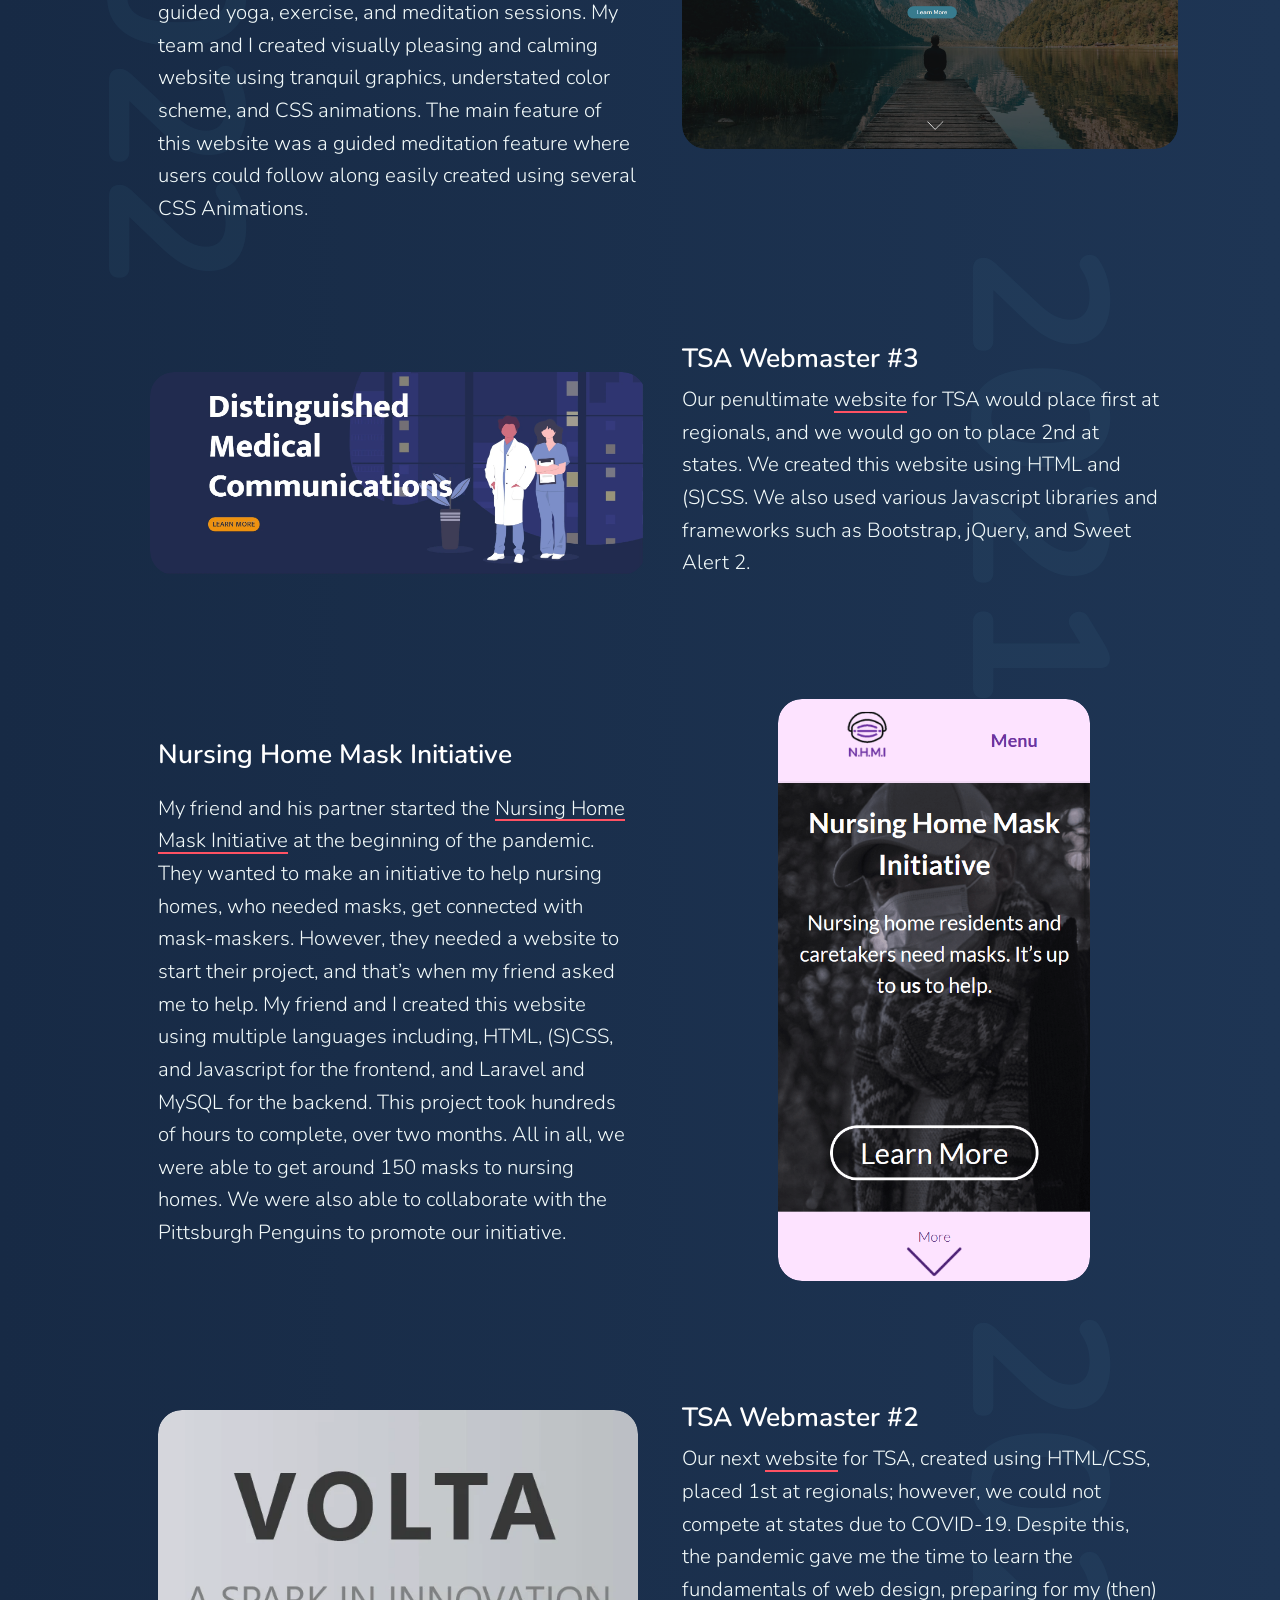
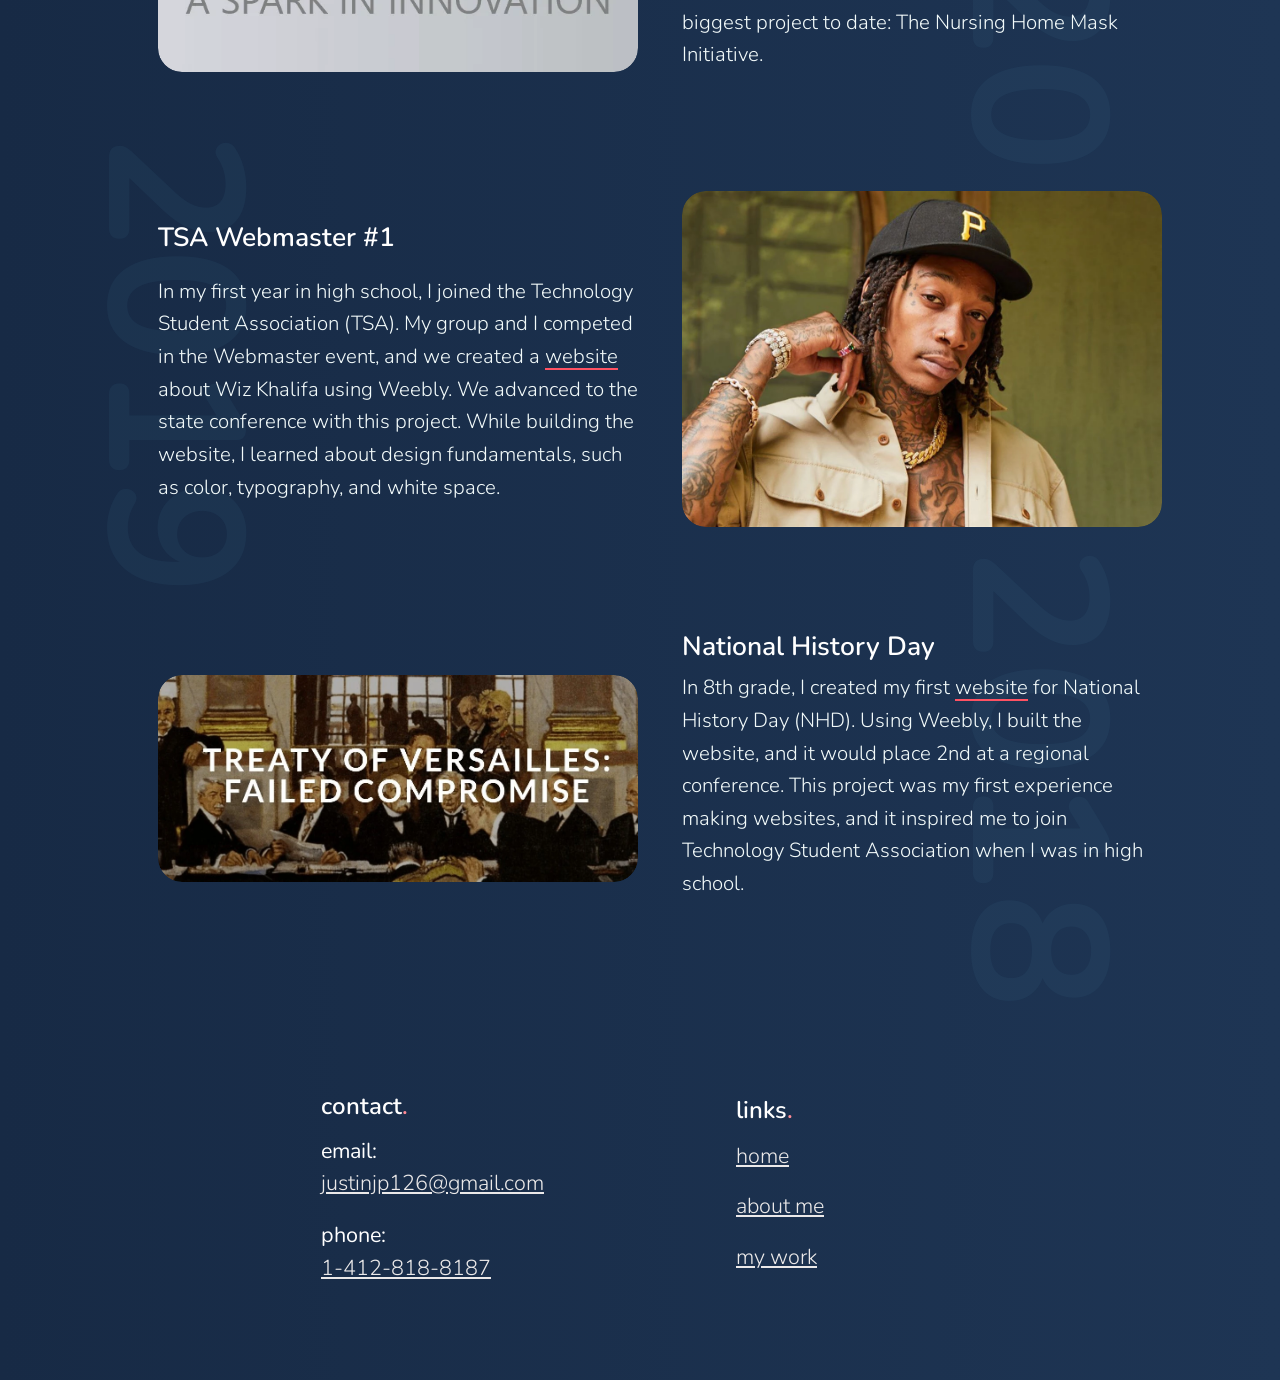
==== commit e31061a0: "add initial work buttons" ====
--- a/index.html
+++ b/index.html
@@ -130,6 +130,12 @@
             my work<span class="work__title_period">.</span>
           </h2>
 
+          <div class="work__buttons">
+            <span class="work__buttons-front active">Front-end</span>
+            <span class="work__buttons-full">Full Stack</span>
+            <span class="work__buttons-system ">Systems</span>
+          </div>
+
           <div class="workItems">
             <div class="row workContainer">
               <div class="
--- a/src/css/style.min.css
+++ b/src/css/style.min.css
@@ -1 +1 @@
-*,*::before,*::after{padding:0;margin:0;border:0;box-sizing:border-box}html{scroll-behavior:smooth;height:100%;text-rendering:optimizeLegibility}html{font-size:16px}@media screen and (min-width: 320px){html{font-size:calc(16px + 8*(100vw - 320px)/880)}}@media screen and (min-width: 1200px){html{font-size:24px}}body{font-family:"Nunito",sans-serif;overflow-x:hidden}#upBtn{display:block;opacity:0;width:2.5rem;height:2.5rem;position:fixed;bottom:2rem;right:2.5rem;z-index:99;border:none;outline:none;background:#a8dadc;--c1: rgba(168, 218, 220, 1);--c2: rgba(87, 179, 204, 1);background:linear-gradient(132deg, var(--c1, rgb(168, 218, 220)), var(--c2, rgb(87, 179, 204)) 51%, var(--c1, rgb(168, 218, 220))) var(--x, 0)/200%;border-radius:100px;transition:200ms ease;cursor:default}.btn_active{cursor:pointer !important;opacity:1 !important;transition:200ms ease-in !important}#upBtnArrow{width:.75rem}.floatArrow{animation:arrowFloatIn 1s infinite}@keyframes arrowFloatIn{0%{transform:translateY(0%)}50%{transform:translateY(-5%)}100%{transform:translateY(0%)}}@keyframes arrowFloatOut{0%,100%{transform:translateY(0%)}}.background-container{height:min(80vh,35rem);background:#172a45;background:linear-gradient(90deg, rgb(23, 42, 69) 0%, rgb(30, 53, 84) 100%)}.logo{width:3rem}#triangleOne{transition:200ms ease-in}#triangleTwo{transition:200ms ease-in}#triangleContainer{cursor:default}#triangleContainer:hover>#triangleTwo{fill:#ff8b96;transform:translate(-2px, 2px);transition:200ms ease-in}#triangleContainer:hover>#triangleOne{fill:#ff6c7a;transform:translate(2px, -2px);transition:200ms ease-in}.margin-container{margin:.75rem 4.5rem}.nav-link{color:#f2fafa;font-size:1rem;font-weight:400;margin-right:1rem;cursor:pointer}.navbar-toggler:focus,.navbar-toggler:active,.navbar-toggler-icon:focus{outline:none;box-shadow:none}.navbar .navbar-toggler{border-color:rgba(255,255,255,0)}.navbar .navbar-toggler{color:rgba(255,255,255,.55) !important}.nav .nav-link:hover,.nav-link:focus{color:#bbe5e5;transition:ease 150ms}@media only screen and (max-width: 992px){.margin-container{margin:.75rem 3rem}}@media only screen and (max-width: 768px){.margin-container{margin:.75rem 1rem}}.hero{margin:2rem 5rem;color:#f2fafa}.hero__title{font-size:2.75rem;font-weight:600;display:inline-block;z-index:10;line-height:1}.hero__title_zindex{position:relative;z-index:10}.hero__title_circleContainer{position:relative;z-index:10}.hero__title_circle{height:6rem;width:6rem;border:#3f5a81 solid 3px;border-radius:50%;position:absolute;right:-2rem;top:-1rem;z-index:-1;animation:float 6s infinite}@keyframes float{0%{transform:scaleX(1) scaleY(1)}50%{transform:scaleX(1.05) scaleY(1.05)}100%{transform:scaleX(1) scaleY(1)}}.hero__paragraph{position:relative;z-index:10;font-size:1rem;color:#dee7e7;font-weight:300;max-width:60ch;margin:.5rem 0 0 0;line-height:1.6}.hero__buttons{display:flex;flex-direction:row;margin-top:1.5rem}.hero__buttons_portfolio{font-weight:600;letter-spacing:.5px;border-radius:100px;display:flex;align-self:center;cursor:pointer;text-decoration:none;background-color:#a8dadc;color:#1d3557;text-align:center;font-size:1.1rem;padding:.1rem 1.35rem;transition:all 200ms ease-out;margin-right:1rem}.hero__buttons_portfolio:hover,.hero__buttons_portfolio:focus{background-color:#84cbcd;color:#101e31;transition:all 200ms ease-in}.hero__buttons_resume{font-weight:600;letter-spacing:.5px;border-radius:100px;display:flex;align-self:center;cursor:pointer;text-decoration:none;background-color:rgba(0,0,0,0);color:#a8dadc;border:#a8dadc solid 3px;text-align:center;font-size:1.1rem;padding:.05rem 1.35rem;transition:background-color 200ms ease-out}.hero__buttons_resume:hover,.hero__buttons_resume:focus{background-color:#a8dadc;color:#1d3557;transition:all 200ms ease-in}@media only screen and (max-width: 768px){.background-container{height:min(80vh,35rem)}.hero{margin:2rem .5rem;height:80vh}.hero__title_circle{right:-1.5rem;top:-1.5rem}}.aboutColor{background:#172a45;background:linear-gradient(90deg, rgb(23, 42, 69) 0%, rgb(30, 53, 84) 100%)}.aboutPath{background-image:url(https://justinjp126.github.io/Portfolio/img/rect.svg);background-repeat:no-repeat;background-size:cover;padding:7rem 15% 6rem}.about__title{color:#3d516e;font-weight:600;line-height:1;font-size:2.5rem;padding-top:1.5rem}.about__title_period{color:#ff8b96}.about__paragraph{color:#275a7a;font-weight:300;line-height:1.6;padding:1rem 1.5rem 0 0;font-size:max(.9rem,15px);max-width:60ch}.about__img{width:15rem;border-radius:2rem;position:relative;z-index:10}.about__imgOutline{border:3px solid #d3e4ff;position:absolute;z-index:1;top:-15px;left:15px;width:15rem;height:100%;border-radius:2rem}@media only screen and (max-width: 768px){.about .imgPadding{padding:1.5rem 0 0 0 !important}.about__paragraph{padding:1rem 0 0 0}.about__img{width:90%}.about__imgOutline{width:90%}.aboutPath{padding:8.5rem 5% 7rem}}#workSection{background:#172a45;background:linear-gradient(90deg, rgb(23, 42, 69) 0%, rgb(30, 53, 84) 100%)}.work{background:#172a45;background:linear-gradient(90deg, rgb(23, 42, 69) 0%, rgb(30, 53, 84) 100%);padding:0rem 8%}.work .workContainer{padding-bottom:4rem}.work .webmasterOneContainer{padding-top:1rem}.work .webmasterTwoContainer{padding-top:.7rem}.work .workItems{padding-left:2rem}.work__title{color:#f2fafa;font-weight:600;line-height:1;font-size:2.5rem;padding:3rem 0 2rem 8%}.work__title_period{color:#ff8b96}.work__subtitle{position:relative;z-index:10;color:#fff;font-weight:600;line-height:1;font-size:1.1rem}.work__subtitle_sub{padding-bottom:.5rem}.work__paragraphR{position:relative;z-index:10;color:#f2fafa;font-weight:300;line-height:1.6;font-size:max(.85rem,14px);max-width:40ch}.work__paragraphL{position:relative;z-index:10;color:#f2fafa;font-weight:300;line-height:1.6;font-size:max(.85rem,14px);max-width:40ch;padding-top:.5rem}.work__link{background:linear-gradient(to bottom, #ff5263 0%, #ff5263 100%);background-position:0 100%;background-repeat:repeat-x;background-size:.1rem .1rem;color:inherit;text-decoration:none;transition:background-size .2s}.work__link:hover{color:inherit;background-size:4px 50px}.work .zoom{height:auto;overflow:hidden;border-radius:1rem;cursor:pointer;display:inline-block}.work .zoom img{transition:transform .5s ease}.work .zoom:hover img{transform:scale(1.02)}.work .margin-left{margin-left:4rem}.work__img_nhd{z-index:10;width:100%;max-width:20rem;border-radius:1rem}.work__img_wiz{position:relative;z-index:10;width:100%;max-width:20rem;border-radius:1rem}.work__img_volta{position:relative;z-index:10;width:100%;max-width:20rem;border-radius:1rem}.work__img_nhmi{position:relative;z-index:10;width:100%;max-width:13rem;border-radius:1rem}.work__img_dmc{position:relative;z-index:10;width:100%;max-width:23rem;border-radius:1rem}.work__img_fantasy{position:relative;z-index:10;width:100%;max-width:13rem;border-radius:.5rem}.work__year_2018,.work__year_2019,.work__year_2020,.work__year_2021,.work__year_2022,.work__year_2023{position:absolute;transform:rotate(90deg);font-weight:700;font-size:8rem;color:rgba(69,123,157,.1);z-index:1;letter-spacing:1px}.work__year_2018,.work__year_2020{right:-3rem}.work__year_2019{left:-8rem}.work__year_2022{left:-8rem;top:5rem}.work__year_2021{right:-3rem;top:-5%}.work__year_2023{right:-3rem;top:-10rem}@media only screen and (max-width: 992px){.work{padding:2rem 0}.work__img_nhd,.work__img_wiz,.work__img_volta,.work__img_nhmi,.work__img_dmc{display:none}.work .workContainer{width:90%;margin:0 auto 0 auto;padding-bottom:2rem}.work .workItems{padding:1.5rem}.work .flex-change{align-items:flex-start !important}.work .neg-margin{margin-top:-2rem}.work__paragraphR{max-width:60ch}.work__paragraphL{max-width:60ch}.work__year_2018,.work__year_2019,.work__year_2020,.work__year_2021,.work__year_2022{position:absolute;transform:rotate(0deg);font-weight:700;font-size:4.5rem;color:rgba(69,123,157,.1);z-index:1;letter-spacing:1px;top:-3rem;right:2rem !important;left:unset}#eighteen,#twenty-one{top:-4rem !important}}@media only screen and (max-width: 768px){.work .workContainer{width:100%;margin:0 auto 0 auto;padding-bottom:2rem}}.footer{background:#172a45;background:linear-gradient(90deg, rgb(23, 42, 69) 0%, rgb(30, 53, 84) 100%);padding:3rem 8%;color:#fff}.footer .contact{padding-right:1rem}.footer .contact__title{padding-bottom:.25rem;font-size:1rem;font-weight:600}.footer .contact__title span{color:#ff8b96}.footer .contact__subTitle{font-size:.9rem;font-weight:400;margin-bottom:.1rem}.footer .contact__text{font-size:.9rem;font-weight:300}.footer .contact__link{color:#ebe9e9;font-size:.9rem;font-weight:300;transition:100ms ease color}.footer .contact__link:focus,.footer .contact__link:hover{transition:200ms ease color;color:#fff}.footer .links{padding-left:1rem}.footer .links__title{padding-bottom:.25rem;font-size:1rem;font-weight:600}.footer .links__title span{color:#ff8b96}.footer .links__text{margin-bottom:.75rem;color:#ebe9e9;text-decoration:underline;cursor:pointer;font-size:.9rem;font-weight:300;transition:100ms ease color}.footer .links #home{margin-top:.5rem}.footer .links__text:focus,.footer .links__text:hover{transition:200ms ease color;color:#fff}@media only screen and (max-width: 768px){.footer{padding:0 !important;margin-top:-4rem}.footer .footer-flex-one,.footer .footer-flex-two{padding:1rem 2.5rem !important;justify-content:flex-start !important}.footer .footer-flex-two{padding-top:2rem}.footer .links{padding-left:0}}+*,*::before,*::after{padding:0;margin:0;border:0;box-sizing:border-box}html{scroll-behavior:smooth;height:100%;text-rendering:optimizeLegibility}html{font-size:16px}@media screen and (min-width: 320px){html{font-size:calc(16px + 8*(100vw - 320px)/880)}}@media screen and (min-width: 1200px){html{font-size:24px}}body{font-family:"Nunito",sans-serif;overflow-x:hidden}#upBtn{display:block;opacity:0;width:2.5rem;height:2.5rem;position:fixed;bottom:2rem;right:2.5rem;z-index:99;border:none;outline:none;background:#a8dadc;--c1: rgba(168, 218, 220, 1);--c2: rgba(87, 179, 204, 1);background:linear-gradient(132deg, var(--c1, rgb(168, 218, 220)), var(--c2, rgb(87, 179, 204)) 51%, var(--c1, rgb(168, 218, 220))) var(--x, 0)/200%;border-radius:100px;transition:200ms ease;cursor:default}.btn_active{cursor:pointer !important;opacity:1 !important;transition:200ms ease-in !important}#upBtnArrow{width:.75rem}.floatArrow{animation:arrowFloatIn 1s infinite}@keyframes arrowFloatIn{0%{transform:translateY(0%)}50%{transform:translateY(-5%)}100%{transform:translateY(0%)}}@keyframes arrowFloatOut{0%,100%{transform:translateY(0%)}}.background-container{height:min(80vh,35rem);background:#172a45;background:linear-gradient(90deg, rgb(23, 42, 69) 0%, rgb(30, 53, 84) 100%)}.logo{width:3rem}#triangleOne{transition:200ms ease-in}#triangleTwo{transition:200ms ease-in}#triangleContainer{cursor:default}#triangleContainer:hover>#triangleTwo{fill:#ff8b96;transform:translate(-2px, 2px);transition:200ms ease-in}#triangleContainer:hover>#triangleOne{fill:#ff6c7a;transform:translate(2px, -2px);transition:200ms ease-in}.margin-container{margin:.75rem 4.5rem}.nav-link{color:#f2fafa;font-size:1rem;font-weight:400;margin-right:1rem;cursor:pointer}.navbar-toggler:focus,.navbar-toggler:active,.navbar-toggler-icon:focus{outline:none;box-shadow:none}.navbar .navbar-toggler{border-color:rgba(255,255,255,0)}.navbar .navbar-toggler{color:rgba(255,255,255,.55) !important}.nav .nav-link:hover,.nav-link:focus{color:#bbe5e5;transition:ease 150ms}@media only screen and (max-width: 992px){.margin-container{margin:.75rem 3rem}}@media only screen and (max-width: 768px){.margin-container{margin:.75rem 1rem}}.hero{margin:2rem 5rem;color:#f2fafa}.hero__title{font-size:2.75rem;font-weight:600;display:inline-block;z-index:10;line-height:1}.hero__title_zindex{position:relative;z-index:10}.hero__title_circleContainer{position:relative;z-index:10}.hero__title_circle{height:6rem;width:6rem;border:#3f5a81 solid 3px;border-radius:50%;position:absolute;right:-2rem;top:-1rem;z-index:-1;animation:float 6s infinite}@keyframes float{0%{transform:scaleX(1) scaleY(1)}50%{transform:scaleX(1.05) scaleY(1.05)}100%{transform:scaleX(1) scaleY(1)}}.hero__paragraph{position:relative;z-index:10;font-size:1rem;color:#dee7e7;font-weight:300;max-width:60ch;margin:.5rem 0 0 0;line-height:1.6}.hero__buttons{display:flex;flex-direction:row;margin-top:1.5rem}.hero__buttons_portfolio{font-weight:600;letter-spacing:.5px;border-radius:100px;display:flex;align-self:center;cursor:pointer;text-decoration:none;background-color:#a8dadc;color:#1d3557;text-align:center;font-size:1.1rem;padding:.1rem 1.35rem;transition:all 200ms ease-out;margin-right:1rem}.hero__buttons_portfolio:hover,.hero__buttons_portfolio:focus{background-color:#84cbcd;color:#101e31;transition:all 200ms ease-in}.hero__buttons_resume{font-weight:600;letter-spacing:.5px;border-radius:100px;display:flex;align-self:center;cursor:pointer;text-decoration:none;background-color:rgba(0,0,0,0);color:#a8dadc;border:#a8dadc solid 3px;text-align:center;font-size:1.1rem;padding:.05rem 1.35rem;transition:background-color 200ms ease-out}.hero__buttons_resume:hover,.hero__buttons_resume:focus{background-color:#a8dadc;color:#1d3557;transition:all 200ms ease-in}@media only screen and (max-width: 768px){.background-container{height:min(80vh,35rem)}.hero{margin:2rem .5rem;height:80vh}.hero__title_circle{right:-1.5rem;top:-1.5rem}}.aboutColor{background:#172a45;background:linear-gradient(90deg, rgb(23, 42, 69) 0%, rgb(30, 53, 84) 100%)}.aboutPath{background-image:url(https://justinjp126.github.io/Portfolio/img/rect.svg);background-repeat:no-repeat;background-size:cover;padding:7rem 15% 6rem}.about__title{color:#3d516e;font-weight:600;line-height:1;font-size:2.5rem;padding-top:1.5rem}.about__title_period{color:#ff8b96}.about__paragraph{color:#275a7a;font-weight:300;line-height:1.6;padding:1rem 1.5rem 0 0;font-size:max(.9rem,15px);max-width:60ch}.about__img{width:15rem;border-radius:2rem;position:relative;z-index:10}.about__imgOutline{border:3px solid #d3e4ff;position:absolute;z-index:1;top:-15px;left:15px;width:15rem;height:100%;border-radius:2rem}@media only screen and (max-width: 768px){.about .imgPadding{padding:1.5rem 0 0 0 !important}.about__paragraph{padding:1rem 0 0 0}.about__img{width:90%}.about__imgOutline{width:90%}.aboutPath{padding:8.5rem 5% 7rem}}#workSection{background:#172a45;background:linear-gradient(90deg, rgb(23, 42, 69) 0%, rgb(30, 53, 84) 100%)}.work{background:#172a45;background:linear-gradient(90deg, rgb(23, 42, 69) 0%, rgb(30, 53, 84) 100%);padding:0rem 8%}.work .workContainer{padding-bottom:4rem}.work .webmasterOneContainer{padding-top:1rem}.work .webmasterTwoContainer{padding-top:.7rem}.work .workItems{padding-left:2rem}.work__title{color:#f2fafa;font-weight:600;line-height:1;font-size:2.5rem;padding:3rem 0 1rem 8%}.work__title_period{color:#ff8b96}.work__subtitle{position:relative;z-index:10;color:#fff;font-weight:600;line-height:1;font-size:1.1rem}.work__subtitle_sub{padding-bottom:.5rem}.work__buttons{display:flex;flex-direction:row;margin:0 0 1rem 4rem}.work__buttons-front,.work__buttons-full,.work__buttons-system{font-weight:600;letter-spacing:.5px;border-radius:100px;display:flex;align-self:center;cursor:pointer;text-decoration:none;background-color:rgba(0,0,0,0);color:#a8dadc;text-align:center;font-size:.8rem;padding:.2rem 1.35rem;transition:all 200ms ease-out;margin-right:1.5rem;outline:2px solid #a8dadc}.work__buttons .active{background-color:#a8dadc;color:#1d3557;transition:all 200ms ease-in}.work__buttons-front:hover,.work__buttons-front:focus,.work__buttons-full:hover,.work__buttons-full:focus,.work__buttons-system:hover,.work__buttons-system:focus{background-color:#84cbcd;color:#101e31;transition:all 200ms ease-in}.work__buttons_resume{font-weight:600;letter-spacing:.5px;border-radius:100px;display:flex;align-self:center;cursor:pointer;text-decoration:none;background-color:rgba(0,0,0,0);color:#a8dadc;border:#a8dadc solid 3px;text-align:center;font-size:1.1rem;padding:.05rem 1.35rem;transition:background-color 200ms ease-out}.work__buttons_resume:hover,.work__buttons_resume:focus{background-color:#a8dadc;color:#1d3557;transition:all 200ms ease-in}.work__paragraphR{position:relative;z-index:10;color:#f2fafa;font-weight:300;line-height:1.6;font-size:max(.85rem,14px);max-width:40ch}.work__paragraphL{position:relative;z-index:10;color:#f2fafa;font-weight:300;line-height:1.6;font-size:max(.85rem,14px);max-width:40ch;padding-top:.5rem}.work__link{background:linear-gradient(to bottom, #ff5263 0%, #ff5263 100%);background-position:0 100%;background-repeat:repeat-x;background-size:.1rem .1rem;color:inherit;text-decoration:none;transition:background-size .2s}.work__link:hover{color:inherit;background-size:4px 50px}.work .zoom{height:auto;overflow:hidden;border-radius:1rem;cursor:pointer;display:inline-block}.work .zoom img{transition:transform .5s ease}.work .zoom:hover img{transform:scale(1.02)}.work .margin-left{margin-left:4rem}.work__img_nhd{z-index:10;width:100%;max-width:20rem;border-radius:1rem}.work__img_wiz{position:relative;z-index:10;width:100%;max-width:20rem;border-radius:1rem}.work__img_volta{position:relative;z-index:10;width:100%;max-width:20rem;border-radius:1rem}.work__img_nhmi{position:relative;z-index:10;width:100%;max-width:13rem;border-radius:1rem}.work__img_dmc{position:relative;z-index:10;width:100%;max-width:23rem;border-radius:1rem}.work__img_fantasy{position:relative;z-index:10;width:100%;max-width:13rem;border-radius:.5rem}.work__year_2018,.work__year_2019,.work__year_2020,.work__year_2021,.work__year_2022,.work__year_2023{position:absolute;transform:rotate(90deg);font-weight:700;font-size:8rem;color:rgba(69,123,157,.1);z-index:1;letter-spacing:1px}.work__year_2018,.work__year_2020{right:-3rem}.work__year_2019{left:-8rem}.work__year_2022{left:-8rem;top:5rem}.work__year_2021{right:-3rem;top:-5%}.work__year_2023{right:-3rem;top:-10rem}@media only screen and (max-width: 992px){.work{padding:2rem 0}.work__img_nhd,.work__img_wiz,.work__img_volta,.work__img_nhmi,.work__img_dmc{display:none}.work .workContainer{width:90%;margin:0 auto 0 auto;padding-bottom:2rem}.work .workItems{padding:1.5rem}.work .flex-change{align-items:flex-start !important}.work .neg-margin{margin-top:-2rem}.work__paragraphR{max-width:60ch}.work__paragraphL{max-width:60ch}.work__year_2018,.work__year_2019,.work__year_2020,.work__year_2021,.work__year_2022{position:absolute;transform:rotate(0deg);font-weight:700;font-size:4.5rem;color:rgba(69,123,157,.1);z-index:1;letter-spacing:1px;top:-3rem;right:2rem !important;left:unset}#eighteen,#twenty-one{top:-4rem !important}}@media only screen and (max-width: 768px){.work .workContainer{width:100%;margin:0 auto 0 auto;padding-bottom:2rem}}.footer{background:#172a45;background:linear-gradient(90deg, rgb(23, 42, 69) 0%, rgb(30, 53, 84) 100%);padding:3rem 8%;color:#fff}.footer .contact{padding-right:1rem}.footer .contact__title{padding-bottom:.25rem;font-size:1rem;font-weight:600}.footer .contact__title span{color:#ff8b96}.footer .contact__subTitle{font-size:.9rem;font-weight:400;margin-bottom:.1rem}.footer .contact__text{font-size:.9rem;font-weight:300}.footer .contact__link{color:#ebe9e9;font-size:.9rem;font-weight:300;transition:100ms ease color}.footer .contact__link:focus,.footer .contact__link:hover{transition:200ms ease color;color:#fff}.footer .links{padding-left:1rem}.footer .links__title{padding-bottom:.25rem;font-size:1rem;font-weight:600}.footer .links__title span{color:#ff8b96}.footer .links__text{margin-bottom:.75rem;color:#ebe9e9;text-decoration:underline;cursor:pointer;font-size:.9rem;font-weight:300;transition:100ms ease color}.footer .links #home{margin-top:.5rem}.footer .links__text:focus,.footer .links__text:hover{transition:200ms ease color;color:#fff}@media only screen and (max-width: 768px){.footer{padding:0 !important;margin-top:-4rem}.footer .footer-flex-one,.footer .footer-flex-two{padding:1rem 2.5rem !important;justify-content:flex-start !important}.footer .footer-flex-two{padding-top:2rem}.footer .links{padding-left:0}}
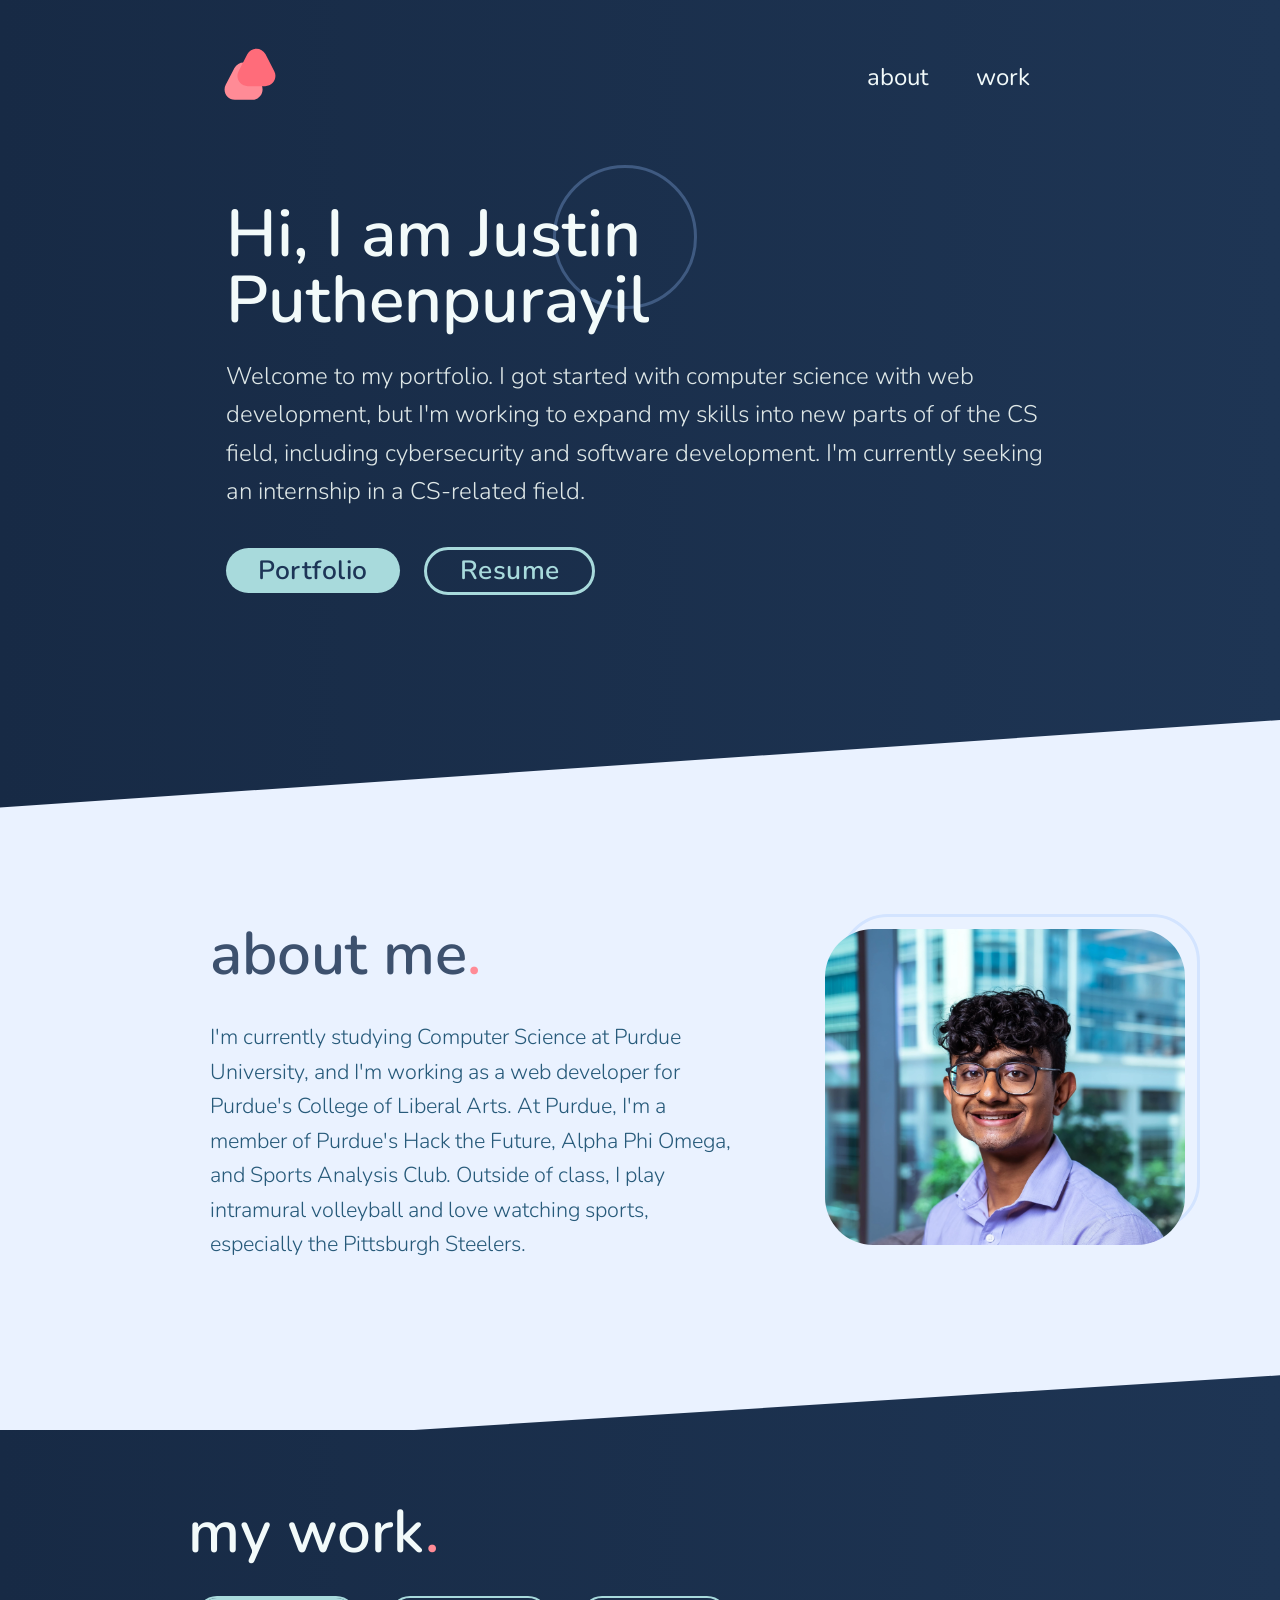
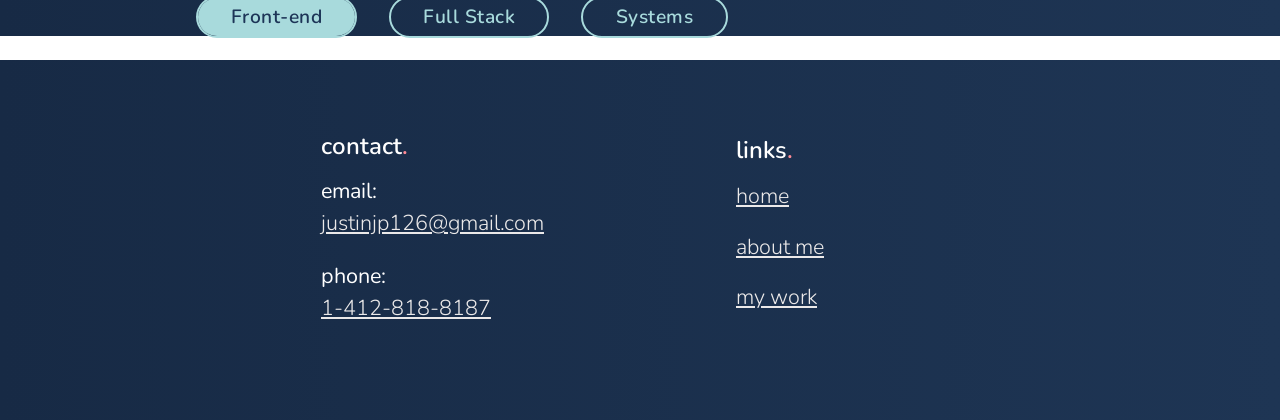
==== commit 435c5567: "Switch project display based on button selection" ====
--- a/index.html
+++ b/index.html
@@ -131,13 +131,13 @@
           </h2>
 
           <div class="work__buttons">
-            <span class="work__buttons-front active">Front-end</span>
-            <span class="work__buttons-full">Full Stack</span>
-            <span class="work__buttons-system ">Systems</span>
+            <span class="work__buttons-button active" id="frontend">Front-end</span>
+            <span class="work__buttons-button" id="fullstack">Full Stack</span>
+            <span class="work__buttons-button" id="systems">Systems</span>
           </div>
 
           <div class="workItems">
-            <div class="row workContainer">
+            <div class="row workContainer fullstack">
               <div class="
                   col-md-12 col-lg-6
                   d-flex
@@ -180,7 +180,7 @@
               </div>
             </div>
 
-            <div class="row workContainer">
+            <div class="row workContainer fullstack">
               <div class="
                                             col-lg-6
                                             d-flex
@@ -226,7 +226,7 @@
               </div>
             </div>
 
-            <div class="row workContainer">
+            <div class="row workContainer frontend">
               <div class="
                   col-md-12 col-lg-6
                   d-flex
@@ -266,7 +266,7 @@
               </div>
             </div>
 
-            <div class="row workContainer">
+            <div class="row workContainer frontend">
               <div class="
                                 col-lg-6
                                 d-flex
@@ -304,7 +304,7 @@
               </div>
             </div>
 
-            <div class="row workContainer">
+            <div class="row workContainer frontend">
               <div class="
                                 col-md-12 col-lg-6
                                 d-flex
@@ -351,7 +351,7 @@
               </div>
             </div>
 
-            <div class="row workContainer">
+            <div class="row workContainer frontend">
               <div class="
                                 col-lg-6
                                 d-flex
@@ -390,7 +390,7 @@
               </div>
             </div>
 
-            <div class="row workContainer">
+            <div class="row workContainer frontend">
               <div class="
                                 col-md-12 col-lg-6
                                 d-flex
@@ -427,7 +427,7 @@
               </div>
             </div>
 
-            <div class="row workContainer">
+            <div class="row workContainer frontend">
               <div class="
                     col-lg-6
                     d-flex
--- a/src/css/style.min.css
+++ b/src/css/style.min.css
@@ -1 +1 @@
-*,*::before,*::after{padding:0;margin:0;border:0;box-sizing:border-box}html{scroll-behavior:smooth;height:100%;text-rendering:optimizeLegibility}html{font-size:16px}@media screen and (min-width: 320px){html{font-size:calc(16px + 8*(100vw - 320px)/880)}}@media screen and (min-width: 1200px){html{font-size:24px}}body{font-family:"Nunito",sans-serif;overflow-x:hidden}#upBtn{display:block;opacity:0;width:2.5rem;height:2.5rem;position:fixed;bottom:2rem;right:2.5rem;z-index:99;border:none;outline:none;background:#a8dadc;--c1: rgba(168, 218, 220, 1);--c2: rgba(87, 179, 204, 1);background:linear-gradient(132deg, var(--c1, rgb(168, 218, 220)), var(--c2, rgb(87, 179, 204)) 51%, var(--c1, rgb(168, 218, 220))) var(--x, 0)/200%;border-radius:100px;transition:200ms ease;cursor:default}.btn_active{cursor:pointer !important;opacity:1 !important;transition:200ms ease-in !important}#upBtnArrow{width:.75rem}.floatArrow{animation:arrowFloatIn 1s infinite}@keyframes arrowFloatIn{0%{transform:translateY(0%)}50%{transform:translateY(-5%)}100%{transform:translateY(0%)}}@keyframes arrowFloatOut{0%,100%{transform:translateY(0%)}}.background-container{height:min(80vh,35rem);background:#172a45;background:linear-gradient(90deg, rgb(23, 42, 69) 0%, rgb(30, 53, 84) 100%)}.logo{width:3rem}#triangleOne{transition:200ms ease-in}#triangleTwo{transition:200ms ease-in}#triangleContainer{cursor:default}#triangleContainer:hover>#triangleTwo{fill:#ff8b96;transform:translate(-2px, 2px);transition:200ms ease-in}#triangleContainer:hover>#triangleOne{fill:#ff6c7a;transform:translate(2px, -2px);transition:200ms ease-in}.margin-container{margin:.75rem 4.5rem}.nav-link{color:#f2fafa;font-size:1rem;font-weight:400;margin-right:1rem;cursor:pointer}.navbar-toggler:focus,.navbar-toggler:active,.navbar-toggler-icon:focus{outline:none;box-shadow:none}.navbar .navbar-toggler{border-color:rgba(255,255,255,0)}.navbar .navbar-toggler{color:rgba(255,255,255,.55) !important}.nav .nav-link:hover,.nav-link:focus{color:#bbe5e5;transition:ease 150ms}@media only screen and (max-width: 992px){.margin-container{margin:.75rem 3rem}}@media only screen and (max-width: 768px){.margin-container{margin:.75rem 1rem}}.hero{margin:2rem 5rem;color:#f2fafa}.hero__title{font-size:2.75rem;font-weight:600;display:inline-block;z-index:10;line-height:1}.hero__title_zindex{position:relative;z-index:10}.hero__title_circleContainer{position:relative;z-index:10}.hero__title_circle{height:6rem;width:6rem;border:#3f5a81 solid 3px;border-radius:50%;position:absolute;right:-2rem;top:-1rem;z-index:-1;animation:float 6s infinite}@keyframes float{0%{transform:scaleX(1) scaleY(1)}50%{transform:scaleX(1.05) scaleY(1.05)}100%{transform:scaleX(1) scaleY(1)}}.hero__paragraph{position:relative;z-index:10;font-size:1rem;color:#dee7e7;font-weight:300;max-width:60ch;margin:.5rem 0 0 0;line-height:1.6}.hero__buttons{display:flex;flex-direction:row;margin-top:1.5rem}.hero__buttons_portfolio{font-weight:600;letter-spacing:.5px;border-radius:100px;display:flex;align-self:center;cursor:pointer;text-decoration:none;background-color:#a8dadc;color:#1d3557;text-align:center;font-size:1.1rem;padding:.1rem 1.35rem;transition:all 200ms ease-out;margin-right:1rem}.hero__buttons_portfolio:hover,.hero__buttons_portfolio:focus{background-color:#84cbcd;color:#101e31;transition:all 200ms ease-in}.hero__buttons_resume{font-weight:600;letter-spacing:.5px;border-radius:100px;display:flex;align-self:center;cursor:pointer;text-decoration:none;background-color:rgba(0,0,0,0);color:#a8dadc;border:#a8dadc solid 3px;text-align:center;font-size:1.1rem;padding:.05rem 1.35rem;transition:background-color 200ms ease-out}.hero__buttons_resume:hover,.hero__buttons_resume:focus{background-color:#a8dadc;color:#1d3557;transition:all 200ms ease-in}@media only screen and (max-width: 768px){.background-container{height:min(80vh,35rem)}.hero{margin:2rem .5rem;height:80vh}.hero__title_circle{right:-1.5rem;top:-1.5rem}}.aboutColor{background:#172a45;background:linear-gradient(90deg, rgb(23, 42, 69) 0%, rgb(30, 53, 84) 100%)}.aboutPath{background-image:url(https://justinjp126.github.io/Portfolio/img/rect.svg);background-repeat:no-repeat;background-size:cover;padding:7rem 15% 6rem}.about__title{color:#3d516e;font-weight:600;line-height:1;font-size:2.5rem;padding-top:1.5rem}.about__title_period{color:#ff8b96}.about__paragraph{color:#275a7a;font-weight:300;line-height:1.6;padding:1rem 1.5rem 0 0;font-size:max(.9rem,15px);max-width:60ch}.about__img{width:15rem;border-radius:2rem;position:relative;z-index:10}.about__imgOutline{border:3px solid #d3e4ff;position:absolute;z-index:1;top:-15px;left:15px;width:15rem;height:100%;border-radius:2rem}@media only screen and (max-width: 768px){.about .imgPadding{padding:1.5rem 0 0 0 !important}.about__paragraph{padding:1rem 0 0 0}.about__img{width:90%}.about__imgOutline{width:90%}.aboutPath{padding:8.5rem 5% 7rem}}#workSection{background:#172a45;background:linear-gradient(90deg, rgb(23, 42, 69) 0%, rgb(30, 53, 84) 100%)}.work{background:#172a45;background:linear-gradient(90deg, rgb(23, 42, 69) 0%, rgb(30, 53, 84) 100%);padding:0rem 8%}.work .workContainer{padding-bottom:4rem}.work .webmasterOneContainer{padding-top:1rem}.work .webmasterTwoContainer{padding-top:.7rem}.work .workItems{padding-left:2rem}.work__title{color:#f2fafa;font-weight:600;line-height:1;font-size:2.5rem;padding:3rem 0 1rem 8%}.work__title_period{color:#ff8b96}.work__subtitle{position:relative;z-index:10;color:#fff;font-weight:600;line-height:1;font-size:1.1rem}.work__subtitle_sub{padding-bottom:.5rem}.work__buttons{display:flex;flex-direction:row;margin:0 0 1rem 4rem}.work__buttons-front,.work__buttons-full,.work__buttons-system{font-weight:600;letter-spacing:.5px;border-radius:100px;display:flex;align-self:center;cursor:pointer;text-decoration:none;background-color:rgba(0,0,0,0);color:#a8dadc;text-align:center;font-size:.8rem;padding:.2rem 1.35rem;transition:all 200ms ease-out;margin-right:1.5rem;outline:2px solid #a8dadc}.work__buttons .active{background-color:#a8dadc;color:#1d3557;transition:all 200ms ease-in}.work__buttons-front:hover,.work__buttons-front:focus,.work__buttons-full:hover,.work__buttons-full:focus,.work__buttons-system:hover,.work__buttons-system:focus{background-color:#84cbcd;color:#101e31;transition:all 200ms ease-in}.work__buttons_resume{font-weight:600;letter-spacing:.5px;border-radius:100px;display:flex;align-self:center;cursor:pointer;text-decoration:none;background-color:rgba(0,0,0,0);color:#a8dadc;border:#a8dadc solid 3px;text-align:center;font-size:1.1rem;padding:.05rem 1.35rem;transition:background-color 200ms ease-out}.work__buttons_resume:hover,.work__buttons_resume:focus{background-color:#a8dadc;color:#1d3557;transition:all 200ms ease-in}.work__paragraphR{position:relative;z-index:10;color:#f2fafa;font-weight:300;line-height:1.6;font-size:max(.85rem,14px);max-width:40ch}.work__paragraphL{position:relative;z-index:10;color:#f2fafa;font-weight:300;line-height:1.6;font-size:max(.85rem,14px);max-width:40ch;padding-top:.5rem}.work__link{background:linear-gradient(to bottom, #ff5263 0%, #ff5263 100%);background-position:0 100%;background-repeat:repeat-x;background-size:.1rem .1rem;color:inherit;text-decoration:none;transition:background-size .2s}.work__link:hover{color:inherit;background-size:4px 50px}.work .zoom{height:auto;overflow:hidden;border-radius:1rem;cursor:pointer;display:inline-block}.work .zoom img{transition:transform .5s ease}.work .zoom:hover img{transform:scale(1.02)}.work .margin-left{margin-left:4rem}.work__img_nhd{z-index:10;width:100%;max-width:20rem;border-radius:1rem}.work__img_wiz{position:relative;z-index:10;width:100%;max-width:20rem;border-radius:1rem}.work__img_volta{position:relative;z-index:10;width:100%;max-width:20rem;border-radius:1rem}.work__img_nhmi{position:relative;z-index:10;width:100%;max-width:13rem;border-radius:1rem}.work__img_dmc{position:relative;z-index:10;width:100%;max-width:23rem;border-radius:1rem}.work__img_fantasy{position:relative;z-index:10;width:100%;max-width:13rem;border-radius:.5rem}.work__year_2018,.work__year_2019,.work__year_2020,.work__year_2021,.work__year_2022,.work__year_2023{position:absolute;transform:rotate(90deg);font-weight:700;font-size:8rem;color:rgba(69,123,157,.1);z-index:1;letter-spacing:1px}.work__year_2018,.work__year_2020{right:-3rem}.work__year_2019{left:-8rem}.work__year_2022{left:-8rem;top:5rem}.work__year_2021{right:-3rem;top:-5%}.work__year_2023{right:-3rem;top:-10rem}@media only screen and (max-width: 992px){.work{padding:2rem 0}.work__img_nhd,.work__img_wiz,.work__img_volta,.work__img_nhmi,.work__img_dmc{display:none}.work .workContainer{width:90%;margin:0 auto 0 auto;padding-bottom:2rem}.work .workItems{padding:1.5rem}.work .flex-change{align-items:flex-start !important}.work .neg-margin{margin-top:-2rem}.work__paragraphR{max-width:60ch}.work__paragraphL{max-width:60ch}.work__year_2018,.work__year_2019,.work__year_2020,.work__year_2021,.work__year_2022{position:absolute;transform:rotate(0deg);font-weight:700;font-size:4.5rem;color:rgba(69,123,157,.1);z-index:1;letter-spacing:1px;top:-3rem;right:2rem !important;left:unset}#eighteen,#twenty-one{top:-4rem !important}}@media only screen and (max-width: 768px){.work .workContainer{width:100%;margin:0 auto 0 auto;padding-bottom:2rem}}.footer{background:#172a45;background:linear-gradient(90deg, rgb(23, 42, 69) 0%, rgb(30, 53, 84) 100%);padding:3rem 8%;color:#fff}.footer .contact{padding-right:1rem}.footer .contact__title{padding-bottom:.25rem;font-size:1rem;font-weight:600}.footer .contact__title span{color:#ff8b96}.footer .contact__subTitle{font-size:.9rem;font-weight:400;margin-bottom:.1rem}.footer .contact__text{font-size:.9rem;font-weight:300}.footer .contact__link{color:#ebe9e9;font-size:.9rem;font-weight:300;transition:100ms ease color}.footer .contact__link:focus,.footer .contact__link:hover{transition:200ms ease color;color:#fff}.footer .links{padding-left:1rem}.footer .links__title{padding-bottom:.25rem;font-size:1rem;font-weight:600}.footer .links__title span{color:#ff8b96}.footer .links__text{margin-bottom:.75rem;color:#ebe9e9;text-decoration:underline;cursor:pointer;font-size:.9rem;font-weight:300;transition:100ms ease color}.footer .links #home{margin-top:.5rem}.footer .links__text:focus,.footer .links__text:hover{transition:200ms ease color;color:#fff}@media only screen and (max-width: 768px){.footer{padding:0 !important;margin-top:-4rem}.footer .footer-flex-one,.footer .footer-flex-two{padding:1rem 2.5rem !important;justify-content:flex-start !important}.footer .footer-flex-two{padding-top:2rem}.footer .links{padding-left:0}}+*,*::before,*::after{padding:0;margin:0;border:0;box-sizing:border-box}html{scroll-behavior:smooth;height:100%;text-rendering:optimizeLegibility}html{font-size:16px}@media screen and (min-width: 320px){html{font-size:calc(16px + 8*(100vw - 320px)/880)}}@media screen and (min-width: 1200px){html{font-size:24px}}body{font-family:"Nunito",sans-serif;overflow-x:hidden}#upBtn{display:block;opacity:0;width:2.5rem;height:2.5rem;position:fixed;bottom:2rem;right:2.5rem;z-index:99;border:none;outline:none;background:#a8dadc;--c1: rgba(168, 218, 220, 1);--c2: rgba(87, 179, 204, 1);background:linear-gradient(132deg, var(--c1, rgb(168, 218, 220)), var(--c2, rgb(87, 179, 204)) 51%, var(--c1, rgb(168, 218, 220))) var(--x, 0)/200%;border-radius:100px;transition:200ms ease;cursor:default}.btn_active{cursor:pointer !important;opacity:1 !important;transition:200ms ease-in !important}#upBtnArrow{width:.75rem}.floatArrow{animation:arrowFloatIn 1s infinite}@keyframes arrowFloatIn{0%{transform:translateY(0%)}50%{transform:translateY(-5%)}100%{transform:translateY(0%)}}@keyframes arrowFloatOut{0%,100%{transform:translateY(0%)}}.background-container{height:min(80vh,35rem);background:#172a45;background:linear-gradient(90deg, rgb(23, 42, 69) 0%, rgb(30, 53, 84) 100%)}.logo{width:3rem}#triangleOne{transition:200ms ease-in}#triangleTwo{transition:200ms ease-in}#triangleContainer{cursor:default}#triangleContainer:hover>#triangleTwo{fill:#ff8b96;transform:translate(-2px, 2px);transition:200ms ease-in}#triangleContainer:hover>#triangleOne{fill:#ff6c7a;transform:translate(2px, -2px);transition:200ms ease-in}.margin-container{margin:.75rem 4.5rem}.nav-link{color:#f2fafa;font-size:1rem;font-weight:400;margin-right:1rem;cursor:pointer}.navbar-toggler:focus,.navbar-toggler:active,.navbar-toggler-icon:focus{outline:none;box-shadow:none}.navbar .navbar-toggler{border-color:rgba(255,255,255,0)}.navbar .navbar-toggler{color:rgba(255,255,255,.55) !important}.nav .nav-link:hover,.nav-link:focus{color:#bbe5e5;transition:ease 150ms}@media only screen and (max-width: 992px){.margin-container{margin:.75rem 3rem}}@media only screen and (max-width: 768px){.margin-container{margin:.75rem 1rem}}.hero{margin:2rem 5rem;color:#f2fafa}.hero__title{font-size:2.75rem;font-weight:600;display:inline-block;z-index:10;line-height:1}.hero__title_zindex{position:relative;z-index:10}.hero__title_circleContainer{position:relative;z-index:10}.hero__title_circle{height:6rem;width:6rem;border:#3f5a81 solid 3px;border-radius:50%;position:absolute;right:-2rem;top:-1rem;z-index:-1;animation:float 6s infinite}@keyframes float{0%{transform:scaleX(1) scaleY(1)}50%{transform:scaleX(1.05) scaleY(1.05)}100%{transform:scaleX(1) scaleY(1)}}.hero__paragraph{position:relative;z-index:10;font-size:1rem;color:#dee7e7;font-weight:300;max-width:60ch;margin:.5rem 0 0 0;line-height:1.6}.hero__buttons{display:flex;flex-direction:row;margin-top:1.5rem}.hero__buttons_portfolio{font-weight:600;letter-spacing:.5px;border-radius:100px;display:flex;align-self:center;cursor:pointer;text-decoration:none;background-color:#a8dadc;color:#1d3557;text-align:center;font-size:1.1rem;padding:.1rem 1.35rem;transition:all 200ms ease-out;margin-right:1rem}.hero__buttons_portfolio:hover,.hero__buttons_portfolio:focus{background-color:#84cbcd;color:#101e31;transition:all 200ms ease-in}.hero__buttons_resume{font-weight:600;letter-spacing:.5px;border-radius:100px;display:flex;align-self:center;cursor:pointer;text-decoration:none;background-color:rgba(0,0,0,0);color:#a8dadc;border:#a8dadc solid 3px;text-align:center;font-size:1.1rem;padding:.05rem 1.35rem;transition:background-color 200ms ease-out}.hero__buttons_resume:hover,.hero__buttons_resume:focus{background-color:#a8dadc;color:#1d3557;transition:all 200ms ease-in}@media only screen and (max-width: 768px){.background-container{height:min(80vh,35rem)}.hero{margin:2rem .5rem;height:80vh}.hero__title_circle{right:-1.5rem;top:-1.5rem}}.aboutColor{background:#172a45;background:linear-gradient(90deg, rgb(23, 42, 69) 0%, rgb(30, 53, 84) 100%)}.aboutPath{background-image:url(https://justinjp126.github.io/Portfolio/img/rect.svg);background-repeat:no-repeat;background-size:cover;padding:7rem 15% 6rem}.about__title{color:#3d516e;font-weight:600;line-height:1;font-size:2.5rem;padding-top:1.5rem}.about__title_period{color:#ff8b96}.about__paragraph{color:#275a7a;font-weight:300;line-height:1.6;padding:1rem 1.5rem 0 0;font-size:max(.9rem,15px);max-width:60ch}.about__img{width:15rem;border-radius:2rem;position:relative;z-index:10}.about__imgOutline{border:3px solid #d3e4ff;position:absolute;z-index:1;top:-15px;left:15px;width:15rem;height:100%;border-radius:2rem}@media only screen and (max-width: 768px){.about .imgPadding{padding:1.5rem 0 0 0 !important}.about__paragraph{padding:1rem 0 0 0}.about__img{width:90%}.about__imgOutline{width:90%}.aboutPath{padding:8.5rem 5% 7rem}}#workSection{background:#172a45;background:linear-gradient(90deg, rgb(23, 42, 69) 0%, rgb(30, 53, 84) 100%)}.work{background:#172a45;background:linear-gradient(90deg, rgb(23, 42, 69) 0%, rgb(30, 53, 84) 100%);padding:0rem 8%}.work .workContainer{padding-bottom:4rem;display:none}.work .workContainer.show{display:block}.work .webmasterOneContainer{padding-top:1rem}.work .webmasterTwoContainer{padding-top:.7rem}.work .workItems{padding-left:2rem}.work__title{color:#f2fafa;font-weight:600;line-height:1;font-size:2.5rem;padding:3rem 0 1rem 8%}.work__title_period{color:#ff8b96}.work__subtitle{position:relative;z-index:10;color:#fff;font-weight:600;line-height:1;font-size:1.1rem}.work__subtitle_sub{padding-bottom:.5rem}.work__buttons{display:flex;flex-direction:row;margin:0 0 1rem 4rem}.work__buttons-button{font-weight:600;letter-spacing:.5px;border-radius:100px;display:flex;align-self:center;cursor:pointer;text-decoration:none;background-color:rgba(0,0,0,0);color:#a8dadc;text-align:center;font-size:.8rem;padding:.2rem 1.35rem;transition:all 200ms ease-out;margin-right:1.5rem;outline:2px solid #a8dadc}.work__buttons .active{background-color:#a8dadc;color:#1d3557;transition:all 200ms ease-in}.work__buttons-button:hover,.work__buttons-button:focus{background-color:#84cbcd;color:#101e31;transition:all 200ms ease-in}.work__buttons_resume{font-weight:600;letter-spacing:.5px;border-radius:100px;display:flex;align-self:center;cursor:pointer;text-decoration:none;background-color:rgba(0,0,0,0);color:#a8dadc;border:#a8dadc solid 3px;text-align:center;font-size:1.1rem;padding:.05rem 1.35rem;transition:background-color 200ms ease-out}.work__buttons_resume:hover,.work__buttons_resume:focus{background-color:#a8dadc;color:#1d3557;transition:all 200ms ease-in}.work__paragraphR{position:relative;z-index:10;color:#f2fafa;font-weight:300;line-height:1.6;font-size:max(.85rem,14px);max-width:40ch}.work__paragraphL{position:relative;z-index:10;color:#f2fafa;font-weight:300;line-height:1.6;font-size:max(.85rem,14px);max-width:40ch;padding-top:.5rem}.work__link{background:linear-gradient(to bottom, #ff5263 0%, #ff5263 100%);background-position:0 100%;background-repeat:repeat-x;background-size:.1rem .1rem;color:inherit;text-decoration:none;transition:background-size .2s}.work__link:hover{color:inherit;background-size:4px 50px}.work .zoom{height:auto;overflow:hidden;border-radius:1rem;cursor:pointer;display:inline-block}.work .zoom img{transition:transform .5s ease}.work .zoom:hover img{transform:scale(1.02)}.work .margin-left{margin-left:4rem}.work__img_nhd{z-index:10;width:100%;max-width:20rem;border-radius:1rem}.work__img_wiz{position:relative;z-index:10;width:100%;max-width:20rem;border-radius:1rem}.work__img_volta{position:relative;z-index:10;width:100%;max-width:20rem;border-radius:1rem}.work__img_nhmi{position:relative;z-index:10;width:100%;max-width:13rem;border-radius:1rem}.work__img_dmc{position:relative;z-index:10;width:100%;max-width:23rem;border-radius:1rem}.work__img_fantasy{position:relative;z-index:10;width:100%;max-width:13rem;border-radius:.5rem}.work__year_2018,.work__year_2019,.work__year_2020,.work__year_2021,.work__year_2022,.work__year_2023{position:absolute;transform:rotate(90deg);font-weight:700;font-size:8rem;color:rgba(69,123,157,.1);z-index:1;letter-spacing:1px}.work__year_2018,.work__year_2020{right:-3rem}.work__year_2019{left:-8rem}.work__year_2022{left:-8rem;top:5rem}.work__year_2021{right:-3rem;top:-5%}.work__year_2023{right:-3rem;top:-10rem}@media only screen and (max-width: 992px){.work{padding:2rem 0}.work__img_nhd,.work__img_wiz,.work__img_volta,.work__img_nhmi,.work__img_dmc{display:none}.work .workContainer{width:90%;margin:0 auto 0 auto;padding-bottom:2rem}.work .workItems{padding:1.5rem}.work .flex-change{align-items:flex-start !important}.work .neg-margin{margin-top:-2rem}.work__paragraphR{max-width:60ch}.work__paragraphL{max-width:60ch}.work__year_2018,.work__year_2019,.work__year_2020,.work__year_2021,.work__year_2022{position:absolute;transform:rotate(0deg);font-weight:700;font-size:4.5rem;color:rgba(69,123,157,.1);z-index:1;letter-spacing:1px;top:-3rem;right:2rem !important;left:unset}#eighteen,#twenty-one{top:-4rem !important}}@media only screen and (max-width: 768px){.work .workContainer{width:100%;margin:0 auto 0 auto;padding-bottom:2rem}}.footer{background:#172a45;background:linear-gradient(90deg, rgb(23, 42, 69) 0%, rgb(30, 53, 84) 100%);padding:3rem 8%;color:#fff}.footer .contact{padding-right:1rem}.footer .contact__title{padding-bottom:.25rem;font-size:1rem;font-weight:600}.footer .contact__title span{color:#ff8b96}.footer .contact__subTitle{font-size:.9rem;font-weight:400;margin-bottom:.1rem}.footer .contact__text{font-size:.9rem;font-weight:300}.footer .contact__link{color:#ebe9e9;font-size:.9rem;font-weight:300;transition:100ms ease color}.footer .contact__link:focus,.footer .contact__link:hover{transition:200ms ease color;color:#fff}.footer .links{padding-left:1rem}.footer .links__title{padding-bottom:.25rem;font-size:1rem;font-weight:600}.footer .links__title span{color:#ff8b96}.footer .links__text{margin-bottom:.75rem;color:#ebe9e9;text-decoration:underline;cursor:pointer;font-size:.9rem;font-weight:300;transition:100ms ease color}.footer .links #home{margin-top:.5rem}.footer .links__text:focus,.footer .links__text:hover{transition:200ms ease color;color:#fff}@media only screen and (max-width: 768px){.footer{padding:0 !important;margin-top:-4rem}.footer .footer-flex-one,.footer .footer-flex-two{padding:1rem 2.5rem !important;justify-content:flex-start !important}.footer .footer-flex-two{padding-top:2rem}.footer .links{padding-left:0}}
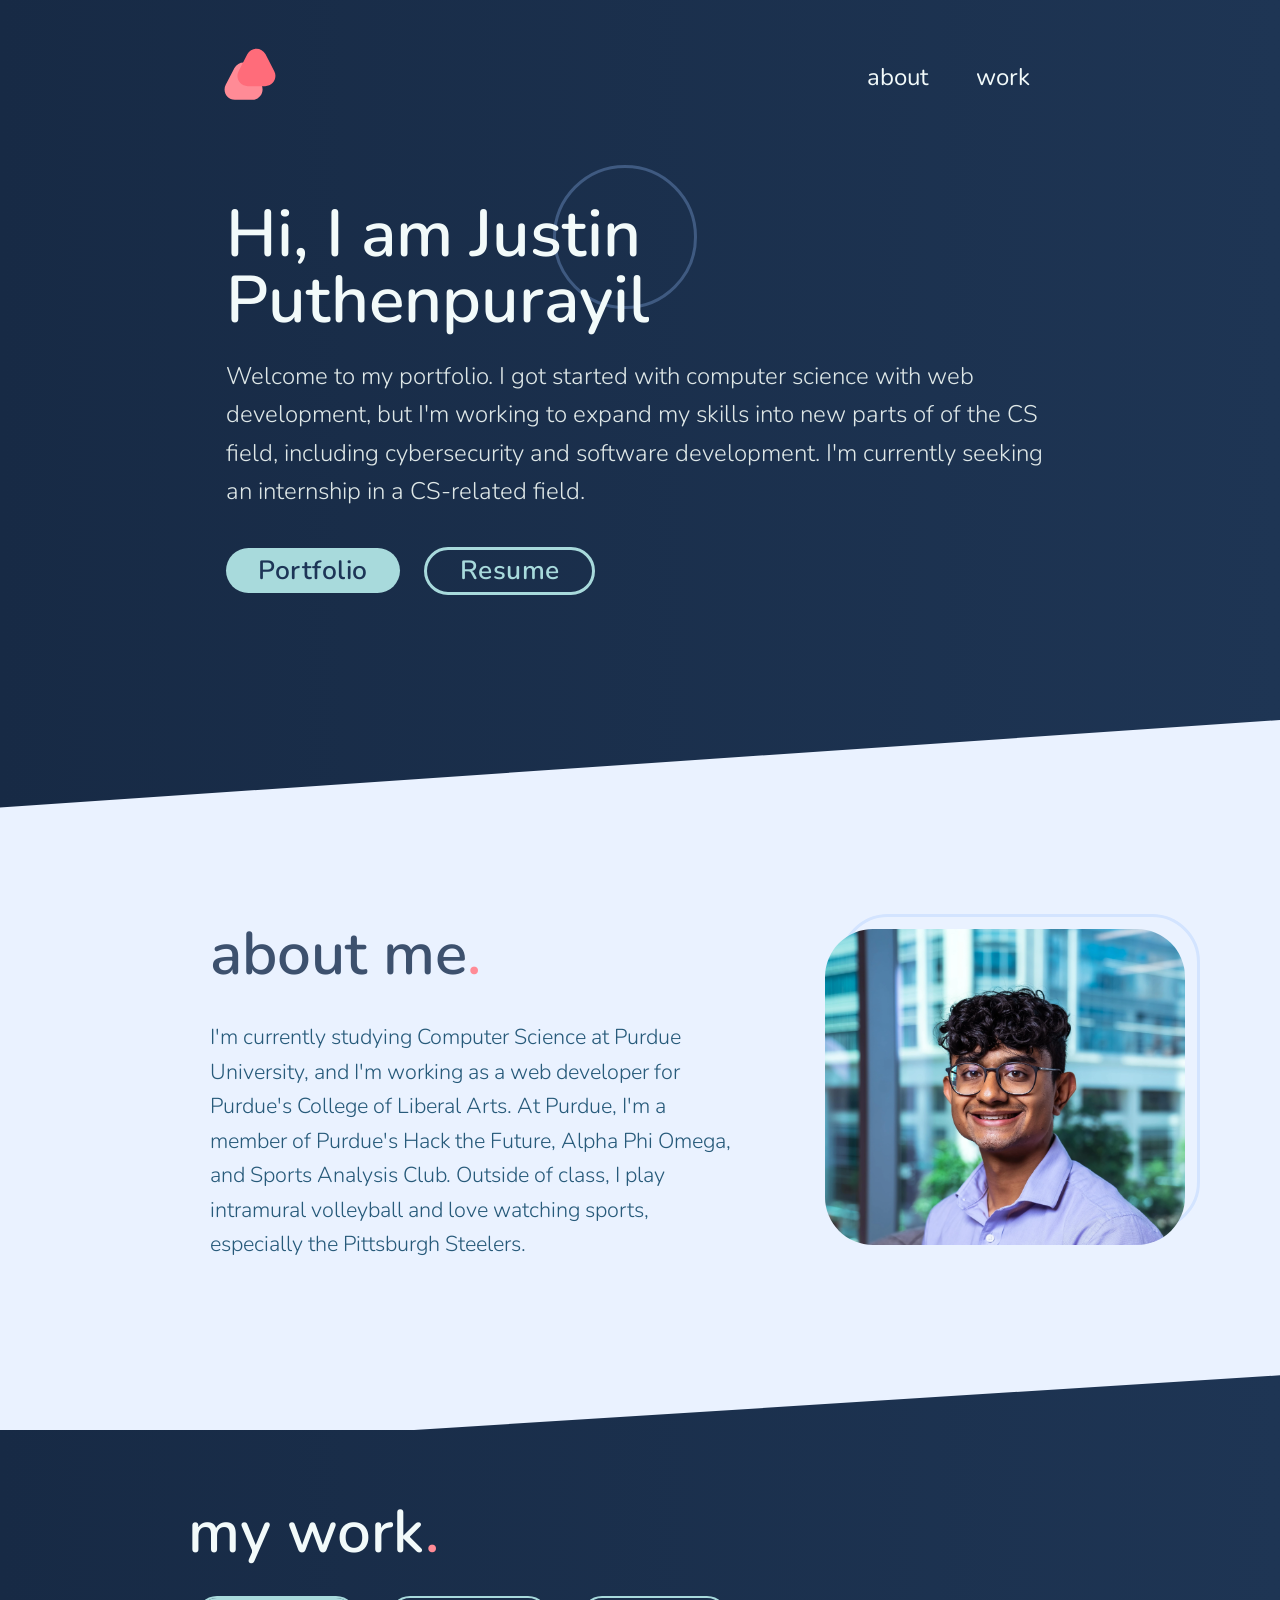
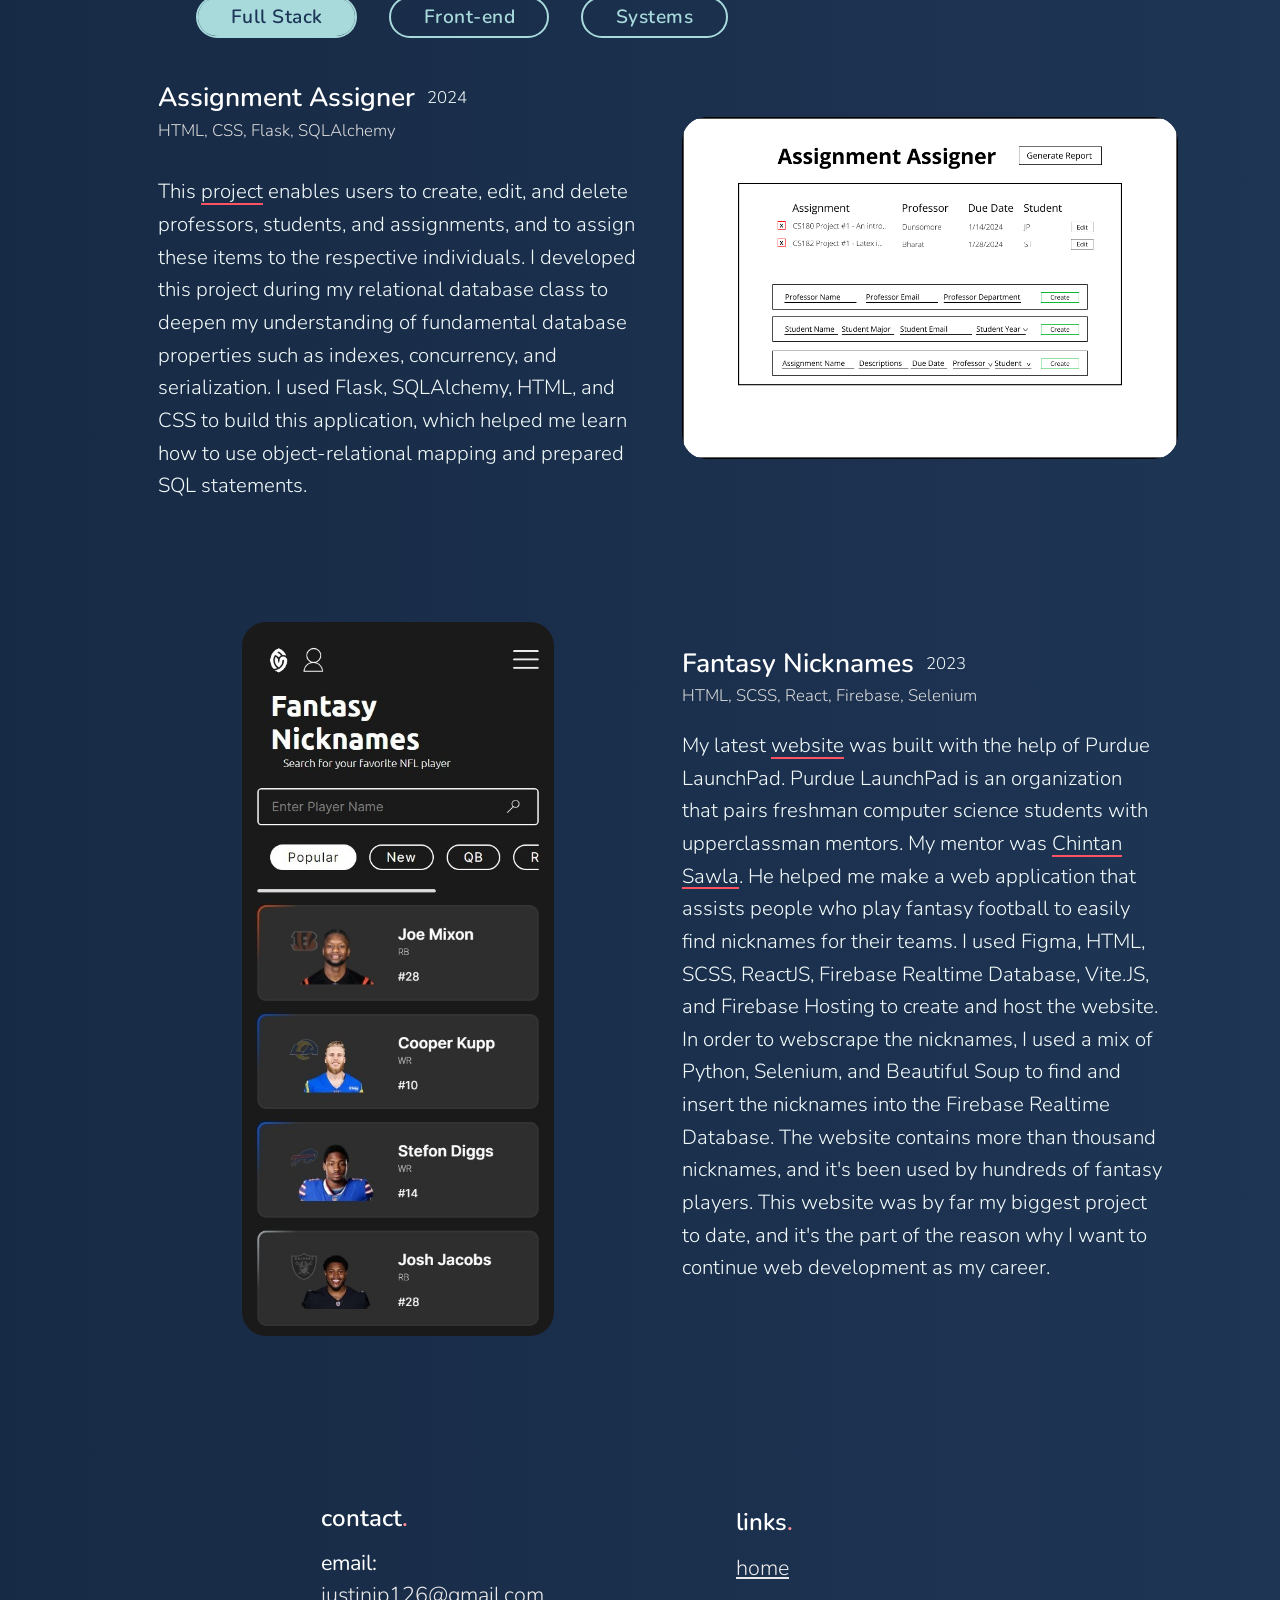
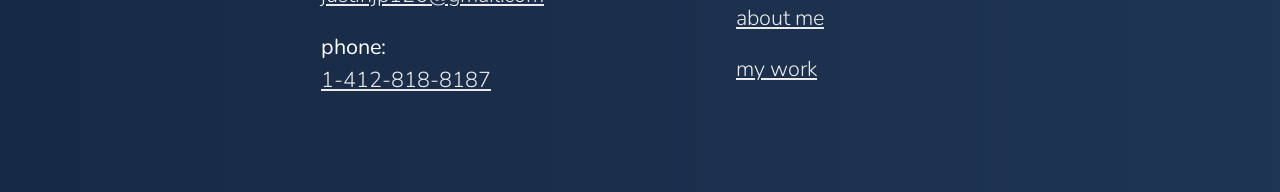
==== commit 92c4c7e8: "Change up header for projects" ====
--- a/index.html
+++ b/index.html
@@ -131,8 +131,8 @@
           </h2>
 
           <div class="work__buttons">
-            <span class="work__buttons-button active" id="frontend">Front-end</span>
-            <span class="work__buttons-button" id="fullstack">Full Stack</span>
+            <span class="work__buttons-button active" id="fullstack">Full Stack</span>
+            <span class="work__buttons-button" id="frontend">Front-end</span>
             <span class="work__buttons-button" id="systems">Systems</span>
           </div>
 
@@ -149,7 +149,8 @@
                   neg-margin
                  ">
                 <span class="webmasterOneContainer">
-                  <h3 class="work__subtitle">Assignment Assigner</h3>
+                  <h3 class="work__subtitle">Assignment Assigner <span class="work__subtitle-year">2024</span></h3>
+                  <p class="work__techs">HTML, CSS, Flask, SQLAlchemy</p>
                   <p class="work__paragraphL">
                     This <a class="work__link" href="https://github.com/Justinjp126/flaskWorkshop"
                       target="_blank">project</a> enables users to create, edit, and delete professors, students, and
@@ -164,7 +165,6 @@
 
                   </p>
                 </span>
-                <span class="work__year_2022">2024</span>
               </div>
               <div class="col-lg-6 d-flex
                                 justify-content-center
@@ -202,7 +202,8 @@
                                             flex-column
                                             position-relative
                                           ">
-                <h3 class="work__subtitle">Fantasy Nicknames</h3>
+                <h3 class="work__subtitle">Fantasy Nicknames<span class="work__subtitle-year">2023</span></h3>
+                <p class="work__techs">HTML, SCSS, React, Firebase, Selenium</p>
                 <p class="work__paragraphR">
                   My latest
                   <a class="work__link" href="https://fantasy-nicknames.web.app/" target="_blank">website</a>
@@ -222,7 +223,6 @@
                   biggest project to date, and it's the part of the reason why
                   I want to continue web development as my career.
                 </p>
-                <span class="work__year_2021" id="twenty-one">2023</span>
               </div>
             </div>
 
@@ -238,7 +238,8 @@
                   neg-margin
                  ">
                 <span class="webmasterOneContainer">
-                  <h3 class="work__subtitle">TSA Webmaster #4</h3>
+                  <h3 class="work__subtitle">TSA Webmaster #4<span class="work__subtitle-year">2022</span></h3>
+                  <p class="work__techs">HTML, SCSS</p>
                   <p class="work__paragraphL">
                     For our final TSA <a class="work__link" href="https://justinjp126.github.io/Relaxation_Website/"
                       target="_blank">website</a>, the theme was to create a mental-health focused website.
@@ -250,7 +251,6 @@
                     where users could follow along easily created using several CSS Animations.
                   </p>
                 </span>
-                <span class="work__year_2022">2022</span>
               </div>
               <div class="col-lg-6 d-flex
                                 justify-content-center
@@ -289,7 +289,8 @@
                                 flex-column
                                 position-relative
                               ">
-                <h3 class="work__subtitle">TSA Webmaster #3</h3>
+                <h3 class="work__subtitle">TSA Webmaster #3<span class="work__subtitle-year">2021</span></h3>
+                <p class="work__techs">HTML, SCSS, Bootstrap, jQuery</p>
                 <p class="work__paragraphR">
                   Our penultimate
                   <a class="work__link"
@@ -300,7 +301,6 @@
                   and (S)CSS. We also used various Javascript libraries and
                   frameworks such as Bootstrap, jQuery, and Sweet Alert 2.
                 </p>
-                <span class="work__year_2021" id="twenty-one">2021</span>
               </div>
             </div>
 
@@ -316,7 +316,9 @@
                                 neg-margin
                               ">
                 <span class="webmasterOneContainer">
-                  <h3 class="work__subtitle">Nursing Home Mask Initiative</h3>
+                  <h3 class="work__subtitle">Nursing Home Mask Initiative<span class="work__subtitle-year">2020</span>
+                  </h3>
+                  <p class="work__techs">HTML, SCSS, Laravel, mySQL</p>
                   <p class="work__paragraphL">
                     My friend and his partner started the
                     <a class="work__link"
@@ -374,7 +376,9 @@
                                 position-relative
                               ">
                 <span class="webmasterTwoContainer">
-                  <h3 class="work__subtitle">TSA Webmaster #2</h3>
+                  <h3 class="work__subtitle">TSA Webmaster #2<span class="work__subtitle-year">2019</span>
+                  </h3>
+                  <p class="work__techs">HTML, SCSS</p>
                   <p class="work__paragraphR">
                     Our next
                     <a class="work__link" href="https://voltatsa.000webhostapp.com/index.html"
@@ -386,7 +390,6 @@
                     project to date: The Nursing Home Mask Initiative.
                   </p>
                 </span>
-                <span class="work__year_2020">2020</span>
               </div>
             </div>
 
@@ -401,7 +404,8 @@
                                 position-relative
                               ">
                 <span class="webmasterOneContainer">
-                  <h3 class="work__subtitle">TSA Webmaster #1</h3>
+                  <h3 class="work__subtitle">TSA Webmaster #1<span class="work__subtitle-year">2018</span>
+                  </h3>
                   <p class="work__paragraphL">
                     In my first year in high school, I joined the Technology
                     Student Association (TSA). My group and I competed in the
@@ -414,7 +418,6 @@
                     typography, and white space.
                   </p>
                 </span>
-                <span class="work__year_2019">2019</span>
               </div>
               <div class="col-lg-6">
                 <a class="zoom" href="https://webmasterpatsa2018.weebly.com/khalifa.html" target="_blank">
@@ -451,7 +454,8 @@
                     align-content-center
                     position-relative
                   ">
-                <h3 class="work__subtitle">National History Day</h3>
+                <h3 class="work__subtitle">National History Day<span class="work__subtitle-year">2017</span>
+                </h3>
                 <p class="work__paragraphR">
                   In 8th grade, I created my first
                   <a class="work__link" href="http://15167426.nhd.weebly.com/" target="_blank">website</a>
@@ -461,7 +465,6 @@
                   inspired me to join Technology Student Association when I
                   was in high school.
                 </p>
-                <span class="work__year_2018" id="eighteen">2018</span>
               </div>
             </div>
           </div>
--- a/src/css/style.min.css
+++ b/src/css/style.min.css
@@ -1 +1 @@
-*,*::before,*::after{padding:0;margin:0;border:0;box-sizing:border-box}html{scroll-behavior:smooth;height:100%;text-rendering:optimizeLegibility}html{font-size:16px}@media screen and (min-width: 320px){html{font-size:calc(16px + 8*(100vw - 320px)/880)}}@media screen and (min-width: 1200px){html{font-size:24px}}body{font-family:"Nunito",sans-serif;overflow-x:hidden}#upBtn{display:block;opacity:0;width:2.5rem;height:2.5rem;position:fixed;bottom:2rem;right:2.5rem;z-index:99;border:none;outline:none;background:#a8dadc;--c1: rgba(168, 218, 220, 1);--c2: rgba(87, 179, 204, 1);background:linear-gradient(132deg, var(--c1, rgb(168, 218, 220)), var(--c2, rgb(87, 179, 204)) 51%, var(--c1, rgb(168, 218, 220))) var(--x, 0)/200%;border-radius:100px;transition:200ms ease;cursor:default}.btn_active{cursor:pointer !important;opacity:1 !important;transition:200ms ease-in !important}#upBtnArrow{width:.75rem}.floatArrow{animation:arrowFloatIn 1s infinite}@keyframes arrowFloatIn{0%{transform:translateY(0%)}50%{transform:translateY(-5%)}100%{transform:translateY(0%)}}@keyframes arrowFloatOut{0%,100%{transform:translateY(0%)}}.background-container{height:min(80vh,35rem);background:#172a45;background:linear-gradient(90deg, rgb(23, 42, 69) 0%, rgb(30, 53, 84) 100%)}.logo{width:3rem}#triangleOne{transition:200ms ease-in}#triangleTwo{transition:200ms ease-in}#triangleContainer{cursor:default}#triangleContainer:hover>#triangleTwo{fill:#ff8b96;transform:translate(-2px, 2px);transition:200ms ease-in}#triangleContainer:hover>#triangleOne{fill:#ff6c7a;transform:translate(2px, -2px);transition:200ms ease-in}.margin-container{margin:.75rem 4.5rem}.nav-link{color:#f2fafa;font-size:1rem;font-weight:400;margin-right:1rem;cursor:pointer}.navbar-toggler:focus,.navbar-toggler:active,.navbar-toggler-icon:focus{outline:none;box-shadow:none}.navbar .navbar-toggler{border-color:rgba(255,255,255,0)}.navbar .navbar-toggler{color:rgba(255,255,255,.55) !important}.nav .nav-link:hover,.nav-link:focus{color:#bbe5e5;transition:ease 150ms}@media only screen and (max-width: 992px){.margin-container{margin:.75rem 3rem}}@media only screen and (max-width: 768px){.margin-container{margin:.75rem 1rem}}.hero{margin:2rem 5rem;color:#f2fafa}.hero__title{font-size:2.75rem;font-weight:600;display:inline-block;z-index:10;line-height:1}.hero__title_zindex{position:relative;z-index:10}.hero__title_circleContainer{position:relative;z-index:10}.hero__title_circle{height:6rem;width:6rem;border:#3f5a81 solid 3px;border-radius:50%;position:absolute;right:-2rem;top:-1rem;z-index:-1;animation:float 6s infinite}@keyframes float{0%{transform:scaleX(1) scaleY(1)}50%{transform:scaleX(1.05) scaleY(1.05)}100%{transform:scaleX(1) scaleY(1)}}.hero__paragraph{position:relative;z-index:10;font-size:1rem;color:#dee7e7;font-weight:300;max-width:60ch;margin:.5rem 0 0 0;line-height:1.6}.hero__buttons{display:flex;flex-direction:row;margin-top:1.5rem}.hero__buttons_portfolio{font-weight:600;letter-spacing:.5px;border-radius:100px;display:flex;align-self:center;cursor:pointer;text-decoration:none;background-color:#a8dadc;color:#1d3557;text-align:center;font-size:1.1rem;padding:.1rem 1.35rem;transition:all 200ms ease-out;margin-right:1rem}.hero__buttons_portfolio:hover,.hero__buttons_portfolio:focus{background-color:#84cbcd;color:#101e31;transition:all 200ms ease-in}.hero__buttons_resume{font-weight:600;letter-spacing:.5px;border-radius:100px;display:flex;align-self:center;cursor:pointer;text-decoration:none;background-color:rgba(0,0,0,0);color:#a8dadc;border:#a8dadc solid 3px;text-align:center;font-size:1.1rem;padding:.05rem 1.35rem;transition:background-color 200ms ease-out}.hero__buttons_resume:hover,.hero__buttons_resume:focus{background-color:#a8dadc;color:#1d3557;transition:all 200ms ease-in}@media only screen and (max-width: 768px){.background-container{height:min(80vh,35rem)}.hero{margin:2rem .5rem;height:80vh}.hero__title_circle{right:-1.5rem;top:-1.5rem}}.aboutColor{background:#172a45;background:linear-gradient(90deg, rgb(23, 42, 69) 0%, rgb(30, 53, 84) 100%)}.aboutPath{background-image:url(https://justinjp126.github.io/Portfolio/img/rect.svg);background-repeat:no-repeat;background-size:cover;padding:7rem 15% 6rem}.about__title{color:#3d516e;font-weight:600;line-height:1;font-size:2.5rem;padding-top:1.5rem}.about__title_period{color:#ff8b96}.about__paragraph{color:#275a7a;font-weight:300;line-height:1.6;padding:1rem 1.5rem 0 0;font-size:max(.9rem,15px);max-width:60ch}.about__img{width:15rem;border-radius:2rem;position:relative;z-index:10}.about__imgOutline{border:3px solid #d3e4ff;position:absolute;z-index:1;top:-15px;left:15px;width:15rem;height:100%;border-radius:2rem}@media only screen and (max-width: 768px){.about .imgPadding{padding:1.5rem 0 0 0 !important}.about__paragraph{padding:1rem 0 0 0}.about__img{width:90%}.about__imgOutline{width:90%}.aboutPath{padding:8.5rem 5% 7rem}}#workSection{background:#172a45;background:linear-gradient(90deg, rgb(23, 42, 69) 0%, rgb(30, 53, 84) 100%)}.work{background:#172a45;background:linear-gradient(90deg, rgb(23, 42, 69) 0%, rgb(30, 53, 84) 100%);padding:0rem 8%}.work .workContainer{padding-bottom:4rem;display:none}.work .workContainer.show{display:block}.work .webmasterOneContainer{padding-top:1rem}.work .webmasterTwoContainer{padding-top:.7rem}.work .workItems{padding-left:2rem}.work__title{color:#f2fafa;font-weight:600;line-height:1;font-size:2.5rem;padding:3rem 0 1rem 8%}.work__title_period{color:#ff8b96}.work__subtitle{position:relative;z-index:10;color:#fff;font-weight:600;line-height:1;font-size:1.1rem}.work__subtitle_sub{padding-bottom:.5rem}.work__buttons{display:flex;flex-direction:row;margin:0 0 1rem 4rem}.work__buttons-button{font-weight:600;letter-spacing:.5px;border-radius:100px;display:flex;align-self:center;cursor:pointer;text-decoration:none;background-color:rgba(0,0,0,0);color:#a8dadc;text-align:center;font-size:.8rem;padding:.2rem 1.35rem;transition:all 200ms ease-out;margin-right:1.5rem;outline:2px solid #a8dadc}.work__buttons .active{background-color:#a8dadc;color:#1d3557;transition:all 200ms ease-in}.work__buttons-button:hover,.work__buttons-button:focus{background-color:#84cbcd;color:#101e31;transition:all 200ms ease-in}.work__buttons_resume{font-weight:600;letter-spacing:.5px;border-radius:100px;display:flex;align-self:center;cursor:pointer;text-decoration:none;background-color:rgba(0,0,0,0);color:#a8dadc;border:#a8dadc solid 3px;text-align:center;font-size:1.1rem;padding:.05rem 1.35rem;transition:background-color 200ms ease-out}.work__buttons_resume:hover,.work__buttons_resume:focus{background-color:#a8dadc;color:#1d3557;transition:all 200ms ease-in}.work__paragraphR{position:relative;z-index:10;color:#f2fafa;font-weight:300;line-height:1.6;font-size:max(.85rem,14px);max-width:40ch}.work__paragraphL{position:relative;z-index:10;color:#f2fafa;font-weight:300;line-height:1.6;font-size:max(.85rem,14px);max-width:40ch;padding-top:.5rem}.work__link{background:linear-gradient(to bottom, #ff5263 0%, #ff5263 100%);background-position:0 100%;background-repeat:repeat-x;background-size:.1rem .1rem;color:inherit;text-decoration:none;transition:background-size .2s}.work__link:hover{color:inherit;background-size:4px 50px}.work .zoom{height:auto;overflow:hidden;border-radius:1rem;cursor:pointer;display:inline-block}.work .zoom img{transition:transform .5s ease}.work .zoom:hover img{transform:scale(1.02)}.work .margin-left{margin-left:4rem}.work__img_nhd{z-index:10;width:100%;max-width:20rem;border-radius:1rem}.work__img_wiz{position:relative;z-index:10;width:100%;max-width:20rem;border-radius:1rem}.work__img_volta{position:relative;z-index:10;width:100%;max-width:20rem;border-radius:1rem}.work__img_nhmi{position:relative;z-index:10;width:100%;max-width:13rem;border-radius:1rem}.work__img_dmc{position:relative;z-index:10;width:100%;max-width:23rem;border-radius:1rem}.work__img_fantasy{position:relative;z-index:10;width:100%;max-width:13rem;border-radius:.5rem}.work__year_2018,.work__year_2019,.work__year_2020,.work__year_2021,.work__year_2022,.work__year_2023{position:absolute;transform:rotate(90deg);font-weight:700;font-size:8rem;color:rgba(69,123,157,.1);z-index:1;letter-spacing:1px}.work__year_2018,.work__year_2020{right:-3rem}.work__year_2019{left:-8rem}.work__year_2022{left:-8rem;top:5rem}.work__year_2021{right:-3rem;top:-5%}.work__year_2023{right:-3rem;top:-10rem}@media only screen and (max-width: 992px){.work{padding:2rem 0}.work__img_nhd,.work__img_wiz,.work__img_volta,.work__img_nhmi,.work__img_dmc{display:none}.work .workContainer{width:90%;margin:0 auto 0 auto;padding-bottom:2rem}.work .workItems{padding:1.5rem}.work .flex-change{align-items:flex-start !important}.work .neg-margin{margin-top:-2rem}.work__paragraphR{max-width:60ch}.work__paragraphL{max-width:60ch}.work__year_2018,.work__year_2019,.work__year_2020,.work__year_2021,.work__year_2022{position:absolute;transform:rotate(0deg);font-weight:700;font-size:4.5rem;color:rgba(69,123,157,.1);z-index:1;letter-spacing:1px;top:-3rem;right:2rem !important;left:unset}#eighteen,#twenty-one{top:-4rem !important}}@media only screen and (max-width: 768px){.work .workContainer{width:100%;margin:0 auto 0 auto;padding-bottom:2rem}}.footer{background:#172a45;background:linear-gradient(90deg, rgb(23, 42, 69) 0%, rgb(30, 53, 84) 100%);padding:3rem 8%;color:#fff}.footer .contact{padding-right:1rem}.footer .contact__title{padding-bottom:.25rem;font-size:1rem;font-weight:600}.footer .contact__title span{color:#ff8b96}.footer .contact__subTitle{font-size:.9rem;font-weight:400;margin-bottom:.1rem}.footer .contact__text{font-size:.9rem;font-weight:300}.footer .contact__link{color:#ebe9e9;font-size:.9rem;font-weight:300;transition:100ms ease color}.footer .contact__link:focus,.footer .contact__link:hover{transition:200ms ease color;color:#fff}.footer .links{padding-left:1rem}.footer .links__title{padding-bottom:.25rem;font-size:1rem;font-weight:600}.footer .links__title span{color:#ff8b96}.footer .links__text{margin-bottom:.75rem;color:#ebe9e9;text-decoration:underline;cursor:pointer;font-size:.9rem;font-weight:300;transition:100ms ease color}.footer .links #home{margin-top:.5rem}.footer .links__text:focus,.footer .links__text:hover{transition:200ms ease color;color:#fff}@media only screen and (max-width: 768px){.footer{padding:0 !important;margin-top:-4rem}.footer .footer-flex-one,.footer .footer-flex-two{padding:1rem 2.5rem !important;justify-content:flex-start !important}.footer .footer-flex-two{padding-top:2rem}.footer .links{padding-left:0}}+*,*::before,*::after{padding:0;margin:0;border:0;box-sizing:border-box}html{scroll-behavior:smooth;height:100%;text-rendering:optimizeLegibility}html{font-size:16px}@media screen and (min-width: 320px){html{font-size:calc(16px + 8*(100vw - 320px)/880)}}@media screen and (min-width: 1200px){html{font-size:24px}}body{font-family:"Nunito",sans-serif;overflow-x:hidden}#upBtn{display:block;opacity:0;width:2.5rem;height:2.5rem;position:fixed;bottom:2rem;right:2.5rem;z-index:99;border:none;outline:none;background:#a8dadc;--c1: rgba(168, 218, 220, 1);--c2: rgba(87, 179, 204, 1);background:linear-gradient(132deg, var(--c1, rgb(168, 218, 220)), var(--c2, rgb(87, 179, 204)) 51%, var(--c1, rgb(168, 218, 220))) var(--x, 0)/200%;border-radius:100px;transition:200ms ease;cursor:default}.btn_active{cursor:pointer !important;opacity:1 !important;transition:200ms ease-in !important}#upBtnArrow{width:.75rem}.floatArrow{animation:arrowFloatIn 1s infinite}@keyframes arrowFloatIn{0%{transform:translateY(0%)}50%{transform:translateY(-5%)}100%{transform:translateY(0%)}}@keyframes arrowFloatOut{0%,100%{transform:translateY(0%)}}.background-container{height:min(80vh,35rem);background:#172a45;background:linear-gradient(90deg, rgb(23, 42, 69) 0%, rgb(30, 53, 84) 100%)}.logo{width:3rem}#triangleOne{transition:200ms ease-in}#triangleTwo{transition:200ms ease-in}#triangleContainer{cursor:default}#triangleContainer:hover>#triangleTwo{fill:#ff8b96;transform:translate(-2px, 2px);transition:200ms ease-in}#triangleContainer:hover>#triangleOne{fill:#ff6c7a;transform:translate(2px, -2px);transition:200ms ease-in}.margin-container{margin:.75rem 4.5rem}.nav-link{color:#f2fafa;font-size:1rem;font-weight:400;margin-right:1rem;cursor:pointer}.navbar-toggler:focus,.navbar-toggler:active,.navbar-toggler-icon:focus{outline:none;box-shadow:none}.navbar .navbar-toggler{border-color:rgba(255,255,255,0)}.navbar .navbar-toggler{color:rgba(255,255,255,.55) !important}.nav .nav-link:hover,.nav-link:focus{color:#bbe5e5;transition:ease 150ms}@media only screen and (max-width: 992px){.margin-container{margin:.75rem 3rem}}@media only screen and (max-width: 768px){.margin-container{margin:.75rem 1rem}}.hero{margin:2rem 5rem;color:#f2fafa}.hero__title{font-size:2.75rem;font-weight:600;display:inline-block;z-index:10;line-height:1}.hero__title_zindex{position:relative;z-index:10}.hero__title_circleContainer{position:relative;z-index:10}.hero__title_circle{height:6rem;width:6rem;border:#3f5a81 solid 3px;border-radius:50%;position:absolute;right:-2rem;top:-1rem;z-index:-1;animation:float 6s infinite}@keyframes float{0%{transform:scaleX(1) scaleY(1)}50%{transform:scaleX(1.05) scaleY(1.05)}100%{transform:scaleX(1) scaleY(1)}}.hero__paragraph{position:relative;z-index:10;font-size:1rem;color:#dee7e7;font-weight:300;max-width:60ch;margin:.5rem 0 0 0;line-height:1.6}.hero__buttons{display:flex;flex-direction:row;margin-top:1.5rem}.hero__buttons_portfolio{font-weight:600;letter-spacing:.5px;border-radius:100px;display:flex;align-self:center;cursor:pointer;text-decoration:none;background-color:#a8dadc;color:#1d3557;text-align:center;font-size:1.1rem;padding:.1rem 1.35rem;transition:all 200ms ease-out;margin-right:1rem}.hero__buttons_portfolio:hover,.hero__buttons_portfolio:focus{background-color:#84cbcd;color:#101e31;transition:all 200ms ease-in}.hero__buttons_resume{font-weight:600;letter-spacing:.5px;border-radius:100px;display:flex;align-self:center;cursor:pointer;text-decoration:none;background-color:rgba(0,0,0,0);color:#a8dadc;border:#a8dadc solid 3px;text-align:center;font-size:1.1rem;padding:.05rem 1.35rem;transition:background-color 200ms ease-out}.hero__buttons_resume:hover,.hero__buttons_resume:focus{background-color:#a8dadc;color:#1d3557;transition:all 200ms ease-in}@media only screen and (max-width: 768px){.background-container{height:min(80vh,35rem)}.hero{margin:2rem .5rem;height:80vh}.hero__title_circle{right:-1.5rem;top:-1.5rem}}.aboutColor{background:#172a45;background:linear-gradient(90deg, rgb(23, 42, 69) 0%, rgb(30, 53, 84) 100%)}.aboutPath{background-image:url(https://justinjp126.github.io/Portfolio/img/rect.svg);background-repeat:no-repeat;background-size:cover;padding:7rem 15% 6rem}.about__title{color:#3d516e;font-weight:600;line-height:1;font-size:2.5rem;padding-top:1.5rem}.about__title_period{color:#ff8b96}.about__paragraph{color:#275a7a;font-weight:300;line-height:1.6;padding:1rem 1.5rem 0 0;font-size:max(.9rem,15px);max-width:60ch}.about__img{width:15rem;border-radius:2rem;position:relative;z-index:10}.about__imgOutline{border:3px solid #d3e4ff;position:absolute;z-index:1;top:-15px;left:15px;width:15rem;height:100%;border-radius:2rem}@media only screen and (max-width: 768px){.about .imgPadding{padding:1.5rem 0 0 0 !important}.about__paragraph{padding:1rem 0 0 0}.about__img{width:90%}.about__imgOutline{width:90%}.aboutPath{padding:8.5rem 5% 7rem}}#workSection{background:#172a45;background:linear-gradient(90deg, rgb(23, 42, 69) 0%, rgb(30, 53, 84) 100%)}.work{background:#172a45;background:linear-gradient(90deg, rgb(23, 42, 69) 0%, rgb(30, 53, 84) 100%);padding:0rem 8%}.work .workContainer{padding-bottom:4rem;display:none}.work .workContainer.show{display:flex}.work .webmasterOneContainer{padding-top:1rem}.work .webmasterTwoContainer{padding-top:.7rem}.work .workItems{padding-left:2rem}.work__title{color:#f2fafa;font-weight:600;line-height:1;font-size:2.5rem;padding:3rem 0 1rem 8%}.work__title_period{color:#ff8b96}.work__subtitle{position:relative;z-index:10;color:#fff;font-weight:600;line-height:1;font-size:1.1rem;display:flex;align-items:center}.work__subtitle-year{color:#f2fafa;font-weight:300;line-height:1;font-size:.7rem;margin:.1rem .5rem 0}.work__techs{color:#dbdbdb;font-weight:300;line-height:1;font-size:.7rem;display:flex;align-items:center}.work__buttons{display:flex;flex-direction:row;margin:0 0 1rem 4rem}.work__buttons-button{font-weight:600;letter-spacing:.5px;border-radius:100px;display:flex;align-self:center;cursor:pointer;text-decoration:none;background-color:rgba(0,0,0,0);color:#a8dadc;text-align:center;font-size:.8rem;padding:.2rem 1.35rem;transition:all 200ms ease-out;margin-right:1.5rem;outline:2px solid #a8dadc}.work__buttons .active{background-color:#a8dadc;color:#1d3557;transition:all 200ms ease-in}.work__buttons-button:hover,.work__buttons-button:focus{background-color:#84cbcd;color:#101e31;transition:all 200ms ease-in}.work__buttons_resume{font-weight:600;letter-spacing:.5px;border-radius:100px;display:flex;align-self:center;cursor:pointer;text-decoration:none;background-color:rgba(0,0,0,0);color:#a8dadc;border:#a8dadc solid 3px;text-align:center;font-size:1.1rem;padding:.05rem 1.35rem;transition:background-color 200ms ease-out}.work__buttons_resume:hover,.work__buttons_resume:focus{background-color:#a8dadc;color:#1d3557;transition:all 200ms ease-in}.work__paragraphR{position:relative;z-index:10;color:#f2fafa;font-weight:300;line-height:1.6;font-size:max(.85rem,14px);max-width:40ch}.work__paragraphL{position:relative;z-index:10;color:#f2fafa;font-weight:300;line-height:1.6;font-size:max(.85rem,14px);max-width:40ch;padding-top:.5rem}.work__link{background:linear-gradient(to bottom, #ff5263 0%, #ff5263 100%);background-position:0 100%;background-repeat:repeat-x;background-size:.1rem .1rem;color:inherit;text-decoration:none;transition:background-size .2s}.work__link:hover{color:inherit;background-size:4px 50px}.work .zoom{height:auto;overflow:hidden;border-radius:1rem;cursor:pointer;display:inline-block}.work .zoom img{transition:transform .5s ease}.work .zoom:hover img{transform:scale(1.02)}.work .margin-left{margin-left:4rem}.work__img_nhd{z-index:10;width:100%;max-width:20rem;border-radius:1rem}.work__img_wiz{position:relative;z-index:10;width:100%;max-width:20rem;border-radius:1rem}.work__img_volta{position:relative;z-index:10;width:100%;max-width:20rem;border-radius:1rem}.work__img_nhmi{position:relative;z-index:10;width:100%;max-width:13rem;border-radius:1rem}.work__img_dmc{position:relative;z-index:10;width:100%;max-width:23rem;border-radius:1rem}.work__img_fantasy{position:relative;z-index:10;width:100%;max-width:13rem;border-radius:.5rem}@media only screen and (max-width: 992px){.work{padding:2rem 0}.work__img_nhd,.work__img_wiz,.work__img_volta,.work__img_nhmi,.work__img_dmc{display:none}.work .workContainer{width:90%;margin:0 auto 0 auto;padding-bottom:2rem}.work .workItems{padding:1.5rem}.work .flex-change{align-items:flex-start !important}.work .neg-margin{margin-top:-2rem}.work__paragraphR{max-width:60ch}.work__paragraphL{max-width:60ch}.work__year_2018,.work__year_2019,.work__year_2020,.work__year_2021,.work__year_2022{position:absolute;transform:rotate(0deg);font-weight:700;font-size:4.5rem;color:rgba(69,123,157,.1);z-index:1;letter-spacing:1px;top:-3rem;right:2rem !important;left:unset}#eighteen,#twenty-one{top:-4rem !important}}@media only screen and (max-width: 768px){.work .workContainer{width:100%;margin:0 auto 0 auto;padding-bottom:2rem}}.footer{background:#172a45;background:linear-gradient(90deg, rgb(23, 42, 69) 0%, rgb(30, 53, 84) 100%);padding:3rem 8%;color:#fff}.footer .contact{padding-right:1rem}.footer .contact__title{padding-bottom:.25rem;font-size:1rem;font-weight:600}.footer .contact__title span{color:#ff8b96}.footer .contact__subTitle{font-size:.9rem;font-weight:400;margin-bottom:.1rem}.footer .contact__text{font-size:.9rem;font-weight:300}.footer .contact__link{color:#ebe9e9;font-size:.9rem;font-weight:300;transition:100ms ease color}.footer .contact__link:focus,.footer .contact__link:hover{transition:200ms ease color;color:#fff}.footer .links{padding-left:1rem}.footer .links__title{padding-bottom:.25rem;font-size:1rem;font-weight:600}.footer .links__title span{color:#ff8b96}.footer .links__text{margin-bottom:.75rem;color:#ebe9e9;text-decoration:underline;cursor:pointer;font-size:.9rem;font-weight:300;transition:100ms ease color}.footer .links #home{margin-top:.5rem}.footer .links__text:focus,.footer .links__text:hover{transition:200ms ease color;color:#fff}@media only screen and (max-width: 768px){.footer{padding:0 !important;margin-top:-4rem}.footer .footer-flex-one,.footer .footer-flex-two{padding:1rem 2.5rem !important;justify-content:flex-start !important}.footer .footer-flex-two{padding-top:2rem}.footer .links{padding-left:0}}
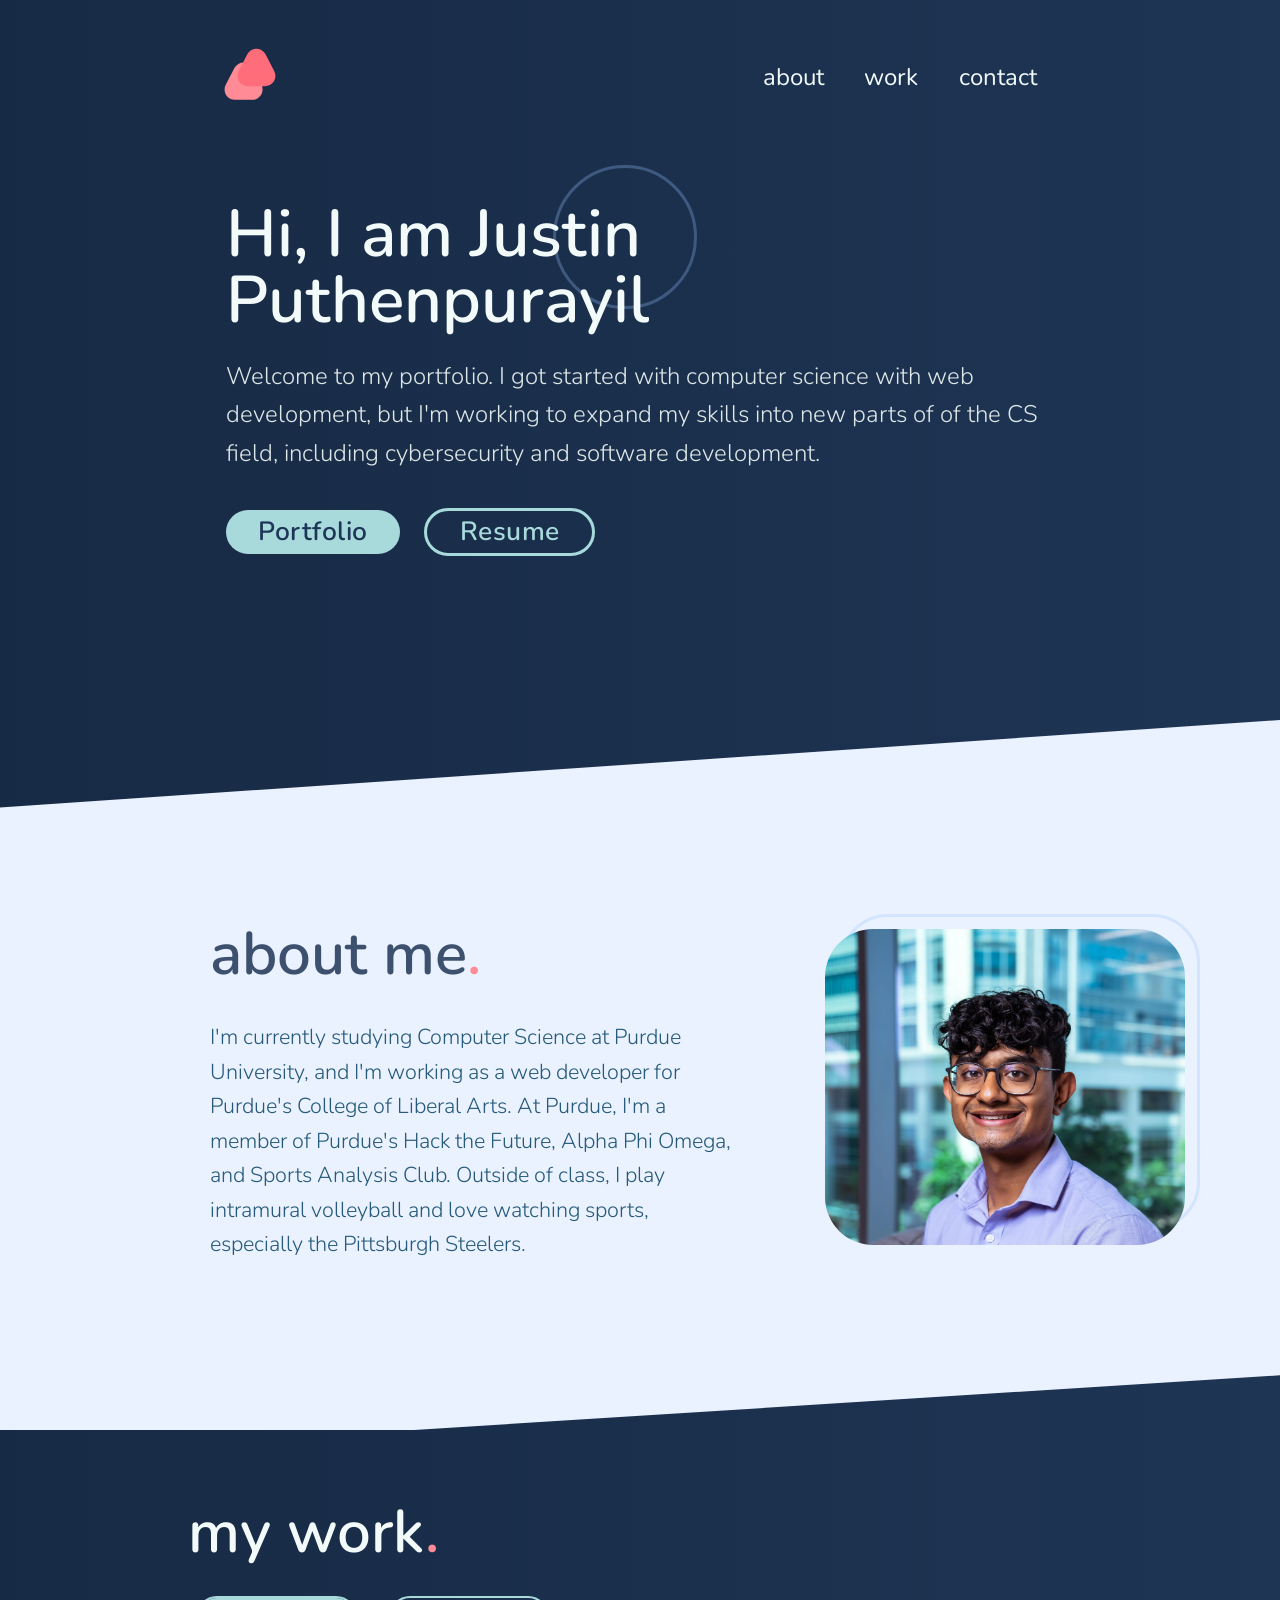
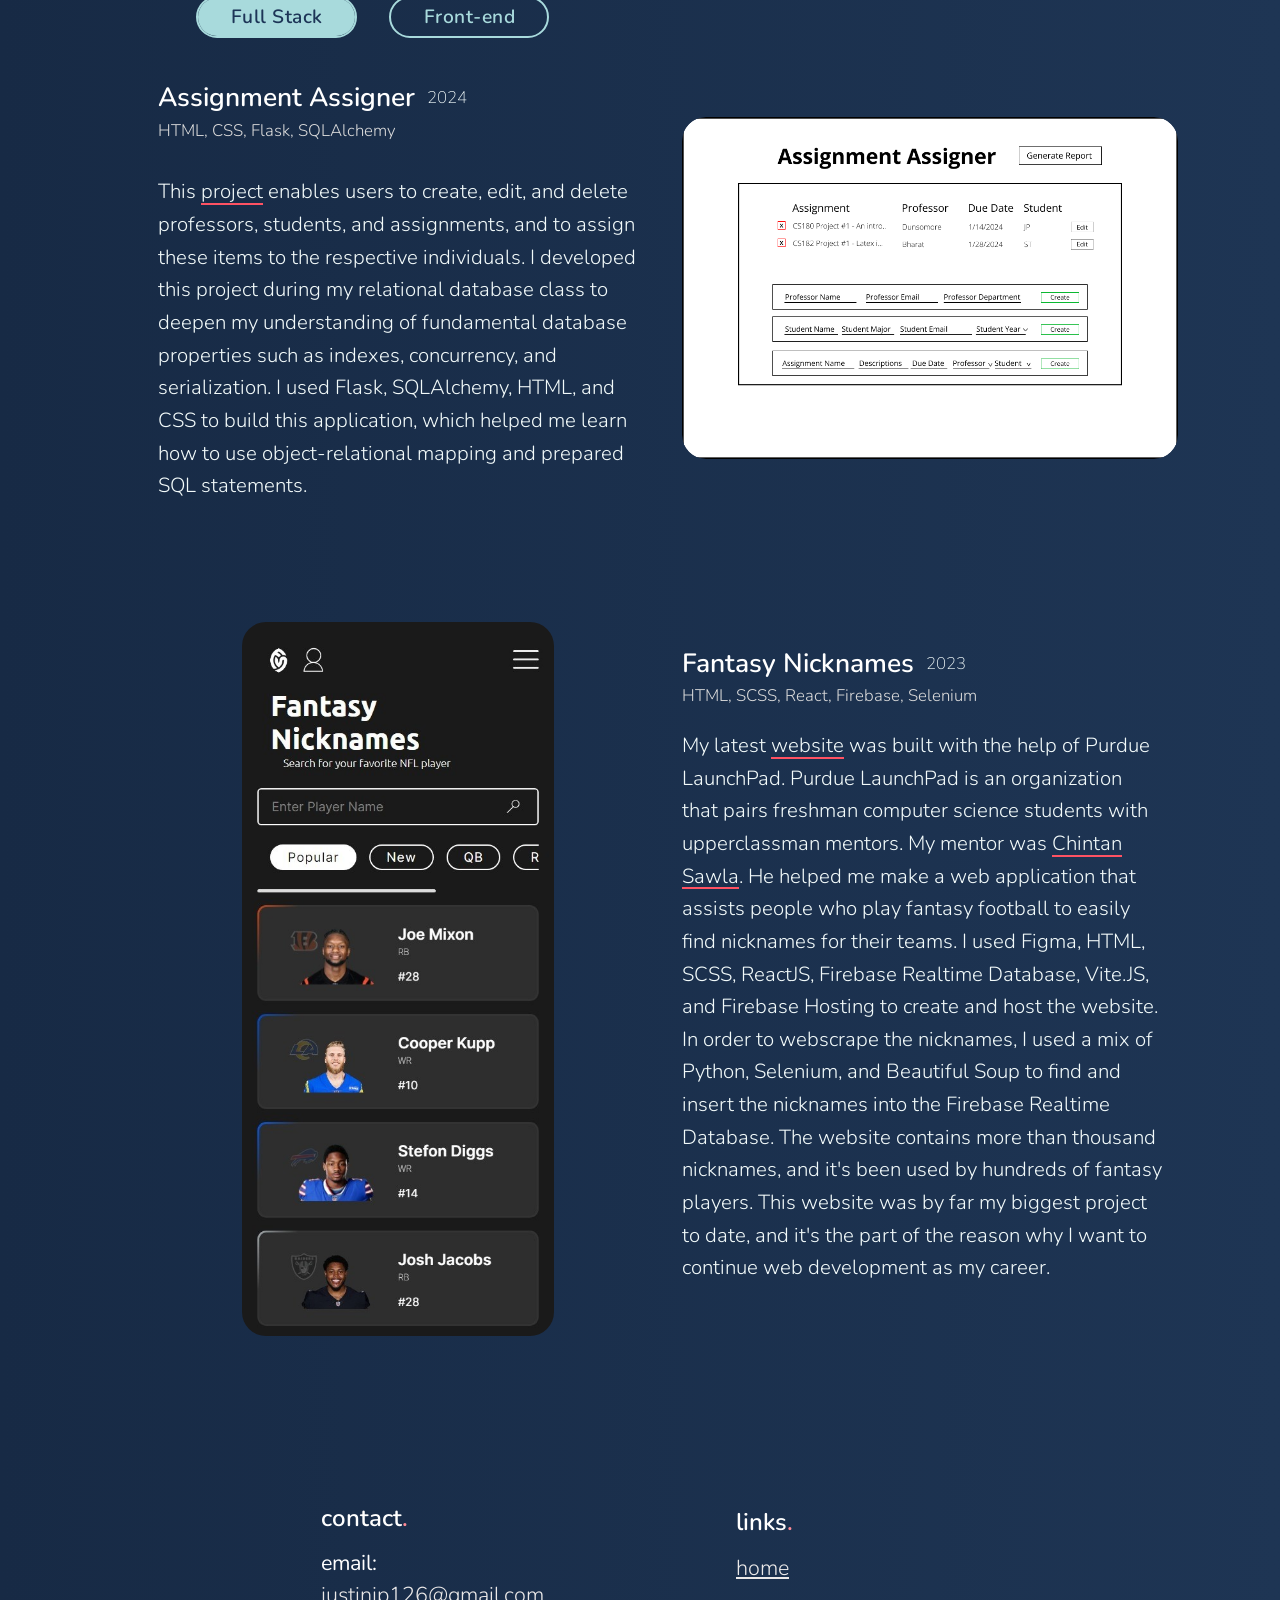
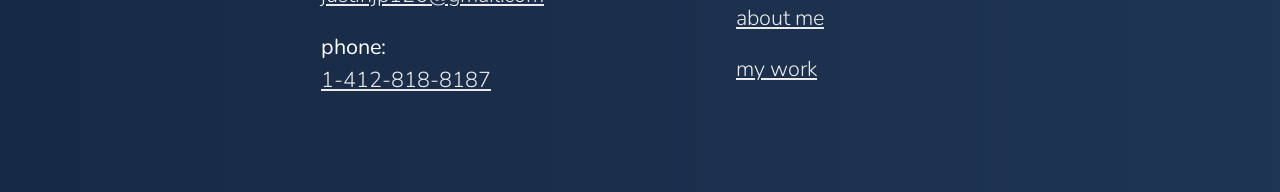
==== commit 1b1eae51: "Add contact section +  minor styling" ====
--- a/index.html
+++ b/index.html
@@ -56,6 +56,9 @@
                   <li class="nav-item">
                     <span class="nav-link" id="work">work</span>
                   </li>
+                  <li class="nav-item">
+                    <span class="nav-link" id="contact">contact</span>
+                  </li>
                 </ul>
               </div>
             </div>
@@ -74,8 +77,7 @@
                   Welcome to my portfolio.
                   I got started with computer science with web development, but
                   I'm working to expand my skills into new parts of of the CS field,
-                  including cybersecurity and software development. I'm currently seeking an internship in a CS-related
-                  field.
+                  including cybersecurity and software development.
                 </p>
                 <div class="hero__buttons">
                   <a class="hero__buttons_portfolio" tabindex="0" id="portfolio">Portfolio</a>
@@ -133,7 +135,7 @@
           <div class="work__buttons">
             <span class="work__buttons-button active" id="fullstack">Full Stack</span>
             <span class="work__buttons-button" id="frontend">Front-end</span>
-            <span class="work__buttons-button" id="systems">Systems</span>
+            <!-- <span class="work__buttons-button" id="systems">Systems</span> -->
           </div>
 
           <div class="workItems">
@@ -471,7 +473,7 @@
         </div>
       </section>
 
-      <section class="footer">
+      <section class="footer" id="contactSection">
         <div class="container">
           <div class="row">
             <div class="col-sm-6 d-flex justify-content-end px-5 footer-flex-one">
--- a/src/css/style.min.css
+++ b/src/css/style.min.css
@@ -1 +1 @@
-*,*::before,*::after{padding:0;margin:0;border:0;box-sizing:border-box}html{scroll-behavior:smooth;height:100%;text-rendering:optimizeLegibility}html{font-size:16px}@media screen and (min-width: 320px){html{font-size:calc(16px + 8*(100vw - 320px)/880)}}@media screen and (min-width: 1200px){html{font-size:24px}}body{font-family:"Nunito",sans-serif;overflow-x:hidden}#upBtn{display:block;opacity:0;width:2.5rem;height:2.5rem;position:fixed;bottom:2rem;right:2.5rem;z-index:99;border:none;outline:none;background:#a8dadc;--c1: rgba(168, 218, 220, 1);--c2: rgba(87, 179, 204, 1);background:linear-gradient(132deg, var(--c1, rgb(168, 218, 220)), var(--c2, rgb(87, 179, 204)) 51%, var(--c1, rgb(168, 218, 220))) var(--x, 0)/200%;border-radius:100px;transition:200ms ease;cursor:default}.btn_active{cursor:pointer !important;opacity:1 !important;transition:200ms ease-in !important}#upBtnArrow{width:.75rem}.floatArrow{animation:arrowFloatIn 1s infinite}@keyframes arrowFloatIn{0%{transform:translateY(0%)}50%{transform:translateY(-5%)}100%{transform:translateY(0%)}}@keyframes arrowFloatOut{0%,100%{transform:translateY(0%)}}.background-container{height:min(80vh,35rem);background:#172a45;background:linear-gradient(90deg, rgb(23, 42, 69) 0%, rgb(30, 53, 84) 100%)}.logo{width:3rem}#triangleOne{transition:200ms ease-in}#triangleTwo{transition:200ms ease-in}#triangleContainer{cursor:default}#triangleContainer:hover>#triangleTwo{fill:#ff8b96;transform:translate(-2px, 2px);transition:200ms ease-in}#triangleContainer:hover>#triangleOne{fill:#ff6c7a;transform:translate(2px, -2px);transition:200ms ease-in}.margin-container{margin:.75rem 4.5rem}.nav-link{color:#f2fafa;font-size:1rem;font-weight:400;margin-right:1rem;cursor:pointer}.navbar-toggler:focus,.navbar-toggler:active,.navbar-toggler-icon:focus{outline:none;box-shadow:none}.navbar .navbar-toggler{border-color:rgba(255,255,255,0)}.navbar .navbar-toggler{color:rgba(255,255,255,.55) !important}.nav .nav-link:hover,.nav-link:focus{color:#bbe5e5;transition:ease 150ms}@media only screen and (max-width: 992px){.margin-container{margin:.75rem 3rem}}@media only screen and (max-width: 768px){.margin-container{margin:.75rem 1rem}}.hero{margin:2rem 5rem;color:#f2fafa}.hero__title{font-size:2.75rem;font-weight:600;display:inline-block;z-index:10;line-height:1}.hero__title_zindex{position:relative;z-index:10}.hero__title_circleContainer{position:relative;z-index:10}.hero__title_circle{height:6rem;width:6rem;border:#3f5a81 solid 3px;border-radius:50%;position:absolute;right:-2rem;top:-1rem;z-index:-1;animation:float 6s infinite}@keyframes float{0%{transform:scaleX(1) scaleY(1)}50%{transform:scaleX(1.05) scaleY(1.05)}100%{transform:scaleX(1) scaleY(1)}}.hero__paragraph{position:relative;z-index:10;font-size:1rem;color:#dee7e7;font-weight:300;max-width:60ch;margin:.5rem 0 0 0;line-height:1.6}.hero__buttons{display:flex;flex-direction:row;margin-top:1.5rem}.hero__buttons_portfolio{font-weight:600;letter-spacing:.5px;border-radius:100px;display:flex;align-self:center;cursor:pointer;text-decoration:none;background-color:#a8dadc;color:#1d3557;text-align:center;font-size:1.1rem;padding:.1rem 1.35rem;transition:all 200ms ease-out;margin-right:1rem}.hero__buttons_portfolio:hover,.hero__buttons_portfolio:focus{background-color:#84cbcd;color:#101e31;transition:all 200ms ease-in}.hero__buttons_resume{font-weight:600;letter-spacing:.5px;border-radius:100px;display:flex;align-self:center;cursor:pointer;text-decoration:none;background-color:rgba(0,0,0,0);color:#a8dadc;border:#a8dadc solid 3px;text-align:center;font-size:1.1rem;padding:.05rem 1.35rem;transition:background-color 200ms ease-out}.hero__buttons_resume:hover,.hero__buttons_resume:focus{background-color:#a8dadc;color:#1d3557;transition:all 200ms ease-in}@media only screen and (max-width: 768px){.background-container{height:min(80vh,35rem)}.hero{margin:2rem .5rem;height:80vh}.hero__title_circle{right:-1.5rem;top:-1.5rem}}.aboutColor{background:#172a45;background:linear-gradient(90deg, rgb(23, 42, 69) 0%, rgb(30, 53, 84) 100%)}.aboutPath{background-image:url(https://justinjp126.github.io/Portfolio/img/rect.svg);background-repeat:no-repeat;background-size:cover;padding:7rem 15% 6rem}.about__title{color:#3d516e;font-weight:600;line-height:1;font-size:2.5rem;padding-top:1.5rem}.about__title_period{color:#ff8b96}.about__paragraph{color:#275a7a;font-weight:300;line-height:1.6;padding:1rem 1.5rem 0 0;font-size:max(.9rem,15px);max-width:60ch}.about__img{width:15rem;border-radius:2rem;position:relative;z-index:10}.about__imgOutline{border:3px solid #d3e4ff;position:absolute;z-index:1;top:-15px;left:15px;width:15rem;height:100%;border-radius:2rem}@media only screen and (max-width: 768px){.about .imgPadding{padding:1.5rem 0 0 0 !important}.about__paragraph{padding:1rem 0 0 0}.about__img{width:90%}.about__imgOutline{width:90%}.aboutPath{padding:8.5rem 5% 7rem}}#workSection{background:#172a45;background:linear-gradient(90deg, rgb(23, 42, 69) 0%, rgb(30, 53, 84) 100%)}.work{background:#172a45;background:linear-gradient(90deg, rgb(23, 42, 69) 0%, rgb(30, 53, 84) 100%);padding:0rem 8%}.work .workContainer{padding-bottom:4rem;display:none}.work .workContainer.show{display:flex}.work .webmasterOneContainer{padding-top:1rem}.work .webmasterTwoContainer{padding-top:.7rem}.work .workItems{padding-left:2rem}.work__title{color:#f2fafa;font-weight:600;line-height:1;font-size:2.5rem;padding:3rem 0 1rem 8%}.work__title_period{color:#ff8b96}.work__subtitle{position:relative;z-index:10;color:#fff;font-weight:600;line-height:1;font-size:1.1rem;display:flex;align-items:center}.work__subtitle-year{color:#f2fafa;font-weight:300;line-height:1;font-size:.7rem;margin:.1rem .5rem 0}.work__techs{color:#dbdbdb;font-weight:300;line-height:1;font-size:.7rem;display:flex;align-items:center}.work__buttons{display:flex;flex-direction:row;margin:0 0 1rem 4rem}.work__buttons-button{font-weight:600;letter-spacing:.5px;border-radius:100px;display:flex;align-self:center;cursor:pointer;text-decoration:none;background-color:rgba(0,0,0,0);color:#a8dadc;text-align:center;font-size:.8rem;padding:.2rem 1.35rem;transition:all 200ms ease-out;margin-right:1.5rem;outline:2px solid #a8dadc}.work__buttons .active{background-color:#a8dadc;color:#1d3557;transition:all 200ms ease-in}.work__buttons-button:hover,.work__buttons-button:focus{background-color:#84cbcd;color:#101e31;transition:all 200ms ease-in}.work__buttons_resume{font-weight:600;letter-spacing:.5px;border-radius:100px;display:flex;align-self:center;cursor:pointer;text-decoration:none;background-color:rgba(0,0,0,0);color:#a8dadc;border:#a8dadc solid 3px;text-align:center;font-size:1.1rem;padding:.05rem 1.35rem;transition:background-color 200ms ease-out}.work__buttons_resume:hover,.work__buttons_resume:focus{background-color:#a8dadc;color:#1d3557;transition:all 200ms ease-in}.work__paragraphR{position:relative;z-index:10;color:#f2fafa;font-weight:300;line-height:1.6;font-size:max(.85rem,14px);max-width:40ch}.work__paragraphL{position:relative;z-index:10;color:#f2fafa;font-weight:300;line-height:1.6;font-size:max(.85rem,14px);max-width:40ch;padding-top:.5rem}.work__link{background:linear-gradient(to bottom, #ff5263 0%, #ff5263 100%);background-position:0 100%;background-repeat:repeat-x;background-size:.1rem .1rem;color:inherit;text-decoration:none;transition:background-size .2s}.work__link:hover{color:inherit;background-size:4px 50px}.work .zoom{height:auto;overflow:hidden;border-radius:1rem;cursor:pointer;display:inline-block}.work .zoom img{transition:transform .5s ease}.work .zoom:hover img{transform:scale(1.02)}.work .margin-left{margin-left:4rem}.work__img_nhd{z-index:10;width:100%;max-width:20rem;border-radius:1rem}.work__img_wiz{position:relative;z-index:10;width:100%;max-width:20rem;border-radius:1rem}.work__img_volta{position:relative;z-index:10;width:100%;max-width:20rem;border-radius:1rem}.work__img_nhmi{position:relative;z-index:10;width:100%;max-width:13rem;border-radius:1rem}.work__img_dmc{position:relative;z-index:10;width:100%;max-width:23rem;border-radius:1rem}.work__img_fantasy{position:relative;z-index:10;width:100%;max-width:13rem;border-radius:.5rem}@media only screen and (max-width: 992px){.work{padding:2rem 0}.work__img_nhd,.work__img_wiz,.work__img_volta,.work__img_nhmi,.work__img_dmc{display:none}.work .workContainer{width:90%;margin:0 auto 0 auto;padding-bottom:2rem}.work .workItems{padding:1.5rem}.work .flex-change{align-items:flex-start !important}.work .neg-margin{margin-top:-2rem}.work__paragraphR{max-width:60ch}.work__paragraphL{max-width:60ch}.work__year_2018,.work__year_2019,.work__year_2020,.work__year_2021,.work__year_2022{position:absolute;transform:rotate(0deg);font-weight:700;font-size:4.5rem;color:rgba(69,123,157,.1);z-index:1;letter-spacing:1px;top:-3rem;right:2rem !important;left:unset}#eighteen,#twenty-one{top:-4rem !important}}@media only screen and (max-width: 768px){.work .workContainer{width:100%;margin:0 auto 0 auto;padding-bottom:2rem}}.footer{background:#172a45;background:linear-gradient(90deg, rgb(23, 42, 69) 0%, rgb(30, 53, 84) 100%);padding:3rem 8%;color:#fff}.footer .contact{padding-right:1rem}.footer .contact__title{padding-bottom:.25rem;font-size:1rem;font-weight:600}.footer .contact__title span{color:#ff8b96}.footer .contact__subTitle{font-size:.9rem;font-weight:400;margin-bottom:.1rem}.footer .contact__text{font-size:.9rem;font-weight:300}.footer .contact__link{color:#ebe9e9;font-size:.9rem;font-weight:300;transition:100ms ease color}.footer .contact__link:focus,.footer .contact__link:hover{transition:200ms ease color;color:#fff}.footer .links{padding-left:1rem}.footer .links__title{padding-bottom:.25rem;font-size:1rem;font-weight:600}.footer .links__title span{color:#ff8b96}.footer .links__text{margin-bottom:.75rem;color:#ebe9e9;text-decoration:underline;cursor:pointer;font-size:.9rem;font-weight:300;transition:100ms ease color}.footer .links #home{margin-top:.5rem}.footer .links__text:focus,.footer .links__text:hover{transition:200ms ease color;color:#fff}@media only screen and (max-width: 768px){.footer{padding:0 !important;margin-top:-4rem}.footer .footer-flex-one,.footer .footer-flex-two{padding:1rem 2.5rem !important;justify-content:flex-start !important}.footer .footer-flex-two{padding-top:2rem}.footer .links{padding-left:0}}+*,*::before,*::after{padding:0;margin:0;border:0;box-sizing:border-box}html{scroll-behavior:smooth;height:100%;text-rendering:optimizeLegibility}html{font-size:16px}@media screen and (min-width: 320px){html{font-size:calc(16px + 8*(100vw - 320px)/880)}}@media screen and (min-width: 1200px){html{font-size:24px}}body{font-family:"Nunito",sans-serif;overflow-x:hidden}#upBtn{display:block;opacity:0;width:2.5rem;height:2.5rem;position:fixed;bottom:2rem;right:2.5rem;z-index:99;border:none;outline:none;background:#a8dadc;--c1: rgba(168, 218, 220, 1);--c2: rgba(87, 179, 204, 1);background:linear-gradient(132deg, var(--c1, rgb(168, 218, 220)), var(--c2, rgb(87, 179, 204)) 51%, var(--c1, rgb(168, 218, 220))) var(--x, 0)/200%;border-radius:100px;transition:200ms ease;cursor:default}.btn_active{cursor:pointer !important;opacity:1 !important;transition:200ms ease-in !important}#upBtnArrow{width:.75rem}.floatArrow{animation:arrowFloatIn 1s infinite}@keyframes arrowFloatIn{0%{transform:translateY(0%)}50%{transform:translateY(-5%)}100%{transform:translateY(0%)}}@keyframes arrowFloatOut{0%,100%{transform:translateY(0%)}}.background-container{height:min(80vh,35rem);background:#172a45;background:linear-gradient(90deg, rgb(23, 42, 69) 0%, rgb(30, 53, 84) 100%)}.logo{width:3rem}#triangleOne{transition:200ms ease-in}#triangleTwo{transition:200ms ease-in}#triangleContainer{cursor:default}#triangleContainer:hover>#triangleTwo{fill:#ff8b96;transform:translate(-2px, 2px);transition:200ms ease-in}#triangleContainer:hover>#triangleOne{fill:#ff6c7a;transform:translate(2px, -2px);transition:200ms ease-in}.margin-container{margin:.75rem 4.5rem}.nav-link{color:#f2fafa;font-size:1rem;font-weight:400;margin-right:.7rem;cursor:pointer}.navbar-toggler:focus,.navbar-toggler:active,.navbar-toggler-icon:focus{outline:none;box-shadow:none}.navbar .navbar-toggler{border-color:rgba(255,255,255,0)}.navbar .navbar-toggler{color:rgba(255,255,255,.55) !important}.nav .nav-link:hover,.nav-link:focus{color:#bbe5e5;transition:ease 150ms}@media only screen and (max-width: 992px){.margin-container{margin:.75rem 3rem}}@media only screen and (max-width: 768px){.margin-container{margin:.75rem 1rem}}.hero{margin:2rem 5rem;color:#f2fafa}.hero__title{font-size:2.75rem;font-weight:600;display:inline-block;z-index:10;line-height:1}.hero__title_zindex{position:relative;z-index:10}.hero__title_circleContainer{position:relative;z-index:10}.hero__title_circle{height:6rem;width:6rem;border:#3f5a81 solid 3px;border-radius:50%;position:absolute;right:-2rem;top:-1rem;z-index:-1;animation:float 6s infinite}@keyframes float{0%{transform:scaleX(1) scaleY(1)}50%{transform:scaleX(1.05) scaleY(1.05)}100%{transform:scaleX(1) scaleY(1)}}.hero__paragraph{position:relative;z-index:10;font-size:1rem;color:#dee7e7;font-weight:300;max-width:60ch;margin:.5rem 0 0 0;line-height:1.6}.hero__buttons{display:flex;flex-direction:row;margin-top:1.5rem}.hero__buttons_portfolio{font-weight:600;letter-spacing:.5px;border-radius:100px;display:flex;align-self:center;cursor:pointer;text-decoration:none;background-color:#a8dadc;color:#1d3557;text-align:center;font-size:1.1rem;padding:.1rem 1.35rem;transition:all 200ms ease-out;margin-right:1rem}.hero__buttons_portfolio:hover,.hero__buttons_portfolio:focus{background-color:#84cbcd;color:#101e31;transition:all 200ms ease-in}.hero__buttons_resume{font-weight:600;letter-spacing:.5px;border-radius:100px;display:flex;align-self:center;cursor:pointer;text-decoration:none;background-color:rgba(0,0,0,0);color:#a8dadc;border:#a8dadc solid 3px;text-align:center;font-size:1.1rem;padding:.05rem 1.35rem;transition:background-color 200ms ease-out}.hero__buttons_resume:hover,.hero__buttons_resume:focus{background-color:#a8dadc;color:#1d3557;transition:all 200ms ease-in}@media only screen and (max-width: 768px){.background-container{height:min(80vh,35rem)}.hero{margin:2rem .5rem;height:80vh}.hero__title_circle{right:-1.5rem;top:-1.5rem}}.aboutColor{background:#172a45;background:linear-gradient(90deg, rgb(23, 42, 69) 0%, rgb(30, 53, 84) 100%)}.aboutPath{background-image:url(https://justinjp126.github.io/Portfolio/img/rect.svg);background-repeat:no-repeat;background-size:cover;padding:7rem 15% 6rem}.about__title{color:#3d516e;font-weight:600;line-height:1;font-size:2.5rem;padding-top:1.5rem}.about__title_period{color:#ff8b96}.about__paragraph{color:#275a7a;font-weight:300;line-height:1.6;padding:1rem 1.5rem 0 0;font-size:max(.9rem,15px);max-width:60ch}.about__img{width:15rem;border-radius:2rem;position:relative;z-index:10}.about__imgOutline{border:3px solid #d3e4ff;position:absolute;z-index:1;top:-15px;left:15px;width:15rem;height:100%;border-radius:2rem}@media only screen and (max-width: 768px){.about .imgPadding{padding:1.5rem 0 0 0 !important}.about__paragraph{padding:1rem 0 0 0}.about__img{width:90%}.about__imgOutline{width:90%}.aboutPath{padding:8.5rem 5% 7rem}}#workSection{background:#172a45;background:linear-gradient(90deg, rgb(23, 42, 69) 0%, rgb(30, 53, 84) 100%)}.work{background:#172a45;background:linear-gradient(90deg, rgb(23, 42, 69) 0%, rgb(30, 53, 84) 100%);padding:0rem 8%}.work .workContainer{padding-bottom:4rem;display:none}.work .workContainer.show{display:flex}.work .webmasterOneContainer{padding-top:1rem}.work .webmasterTwoContainer{padding-top:.7rem}.work .workItems{padding-left:2rem}.work__title{color:#f2fafa;font-weight:600;line-height:1;font-size:2.5rem;padding:3rem 0 1rem 8%}.work__title_period{color:#ff8b96}.work__subtitle{position:relative;z-index:10;color:#fff;font-weight:600;line-height:1;font-size:1.1rem;display:flex;align-items:center}.work__subtitle-year{color:#f2fafa;font-weight:200;line-height:1;font-size:.7rem;margin:.1rem .5rem 0}.work__techs{color:#dbdbdb;font-weight:300;line-height:1;font-size:.7rem;display:flex;align-items:center}.work__buttons{display:flex;flex-direction:row;margin:0 0 1rem 4rem}.work__buttons-button{font-weight:600;letter-spacing:.5px;border-radius:100px;display:flex;align-self:center;cursor:pointer;text-decoration:none;background-color:rgba(0,0,0,0);color:#a8dadc;text-align:center;font-size:.8rem;padding:.2rem 1.35rem;transition:all 200ms ease-out;margin-right:1.5rem;outline:2px solid #a8dadc}.work__buttons .active{background-color:#a8dadc;color:#1d3557;transition:all 200ms ease-in}.work__buttons-button:hover,.work__buttons-button:focus{background-color:#84cbcd;color:#101e31;transition:all 200ms ease-in}.work__buttons_resume{font-weight:600;letter-spacing:.5px;border-radius:100px;display:flex;align-self:center;cursor:pointer;text-decoration:none;background-color:rgba(0,0,0,0);color:#a8dadc;border:#a8dadc solid 3px;text-align:center;font-size:1.1rem;padding:.05rem 1.35rem;transition:background-color 200ms ease-out}.work__buttons_resume:hover,.work__buttons_resume:focus{background-color:#a8dadc;color:#1d3557;transition:all 200ms ease-in}.work__paragraphR{position:relative;z-index:10;color:#f2fafa;font-weight:300;line-height:1.6;font-size:max(.85rem,14px);max-width:40ch}.work__paragraphL{position:relative;z-index:10;color:#f2fafa;font-weight:300;line-height:1.6;font-size:max(.85rem,14px);max-width:40ch;padding-top:.5rem}.work__link{background:linear-gradient(to bottom, #ff5263 0%, #ff5263 100%);background-position:0 100%;background-repeat:repeat-x;background-size:.1rem .1rem;color:inherit;text-decoration:none;transition:background-size .2s}.work__link:hover{color:inherit;background-size:4px 50px}.work .zoom{height:auto;overflow:hidden;border-radius:1rem;cursor:pointer;display:inline-block}.work .zoom img{transition:transform .5s ease}.work .zoom:hover img{transform:scale(1.02)}.work .margin-left{margin-left:4rem}.work__img_nhd{z-index:10;width:100%;max-width:20rem;border-radius:1rem}.work__img_wiz{position:relative;z-index:10;width:100%;max-width:20rem;border-radius:1rem}.work__img_volta{position:relative;z-index:10;width:100%;max-width:20rem;border-radius:1rem}.work__img_nhmi{position:relative;z-index:10;width:100%;max-width:13rem;border-radius:1rem}.work__img_dmc{position:relative;z-index:10;width:100%;max-width:23rem;border-radius:1rem}.work__img_fantasy{position:relative;z-index:10;width:100%;max-width:13rem;border-radius:.5rem}@media only screen and (max-width: 992px){.work{padding:2rem 0}.work__img_nhd,.work__img_wiz,.work__img_volta,.work__img_nhmi,.work__img_dmc,.work__img_fantasy{display:none}.work .workContainer{width:90%;margin:0 auto 0 auto;padding-bottom:2rem}.work .workItems{padding:1.5rem}.work .flex-change{align-items:flex-start !important}.work .neg-margin{margin-top:-2rem}.work__paragraphR{max-width:60ch}.work__paragraphL{max-width:60ch}.work__year_2018,.work__year_2019,.work__year_2020,.work__year_2021,.work__year_2022{position:absolute;transform:rotate(0deg);font-weight:700;font-size:4.5rem;color:rgba(69,123,157,.1);z-index:1;letter-spacing:1px;top:-3rem;right:2rem !important;left:unset}#eighteen,#twenty-one{top:-4rem !important}}@media only screen and (max-width: 768px){.work .workContainer{width:100%;margin:0 auto 0 auto;padding-bottom:2rem}}.footer{background:#172a45;background:linear-gradient(90deg, rgb(23, 42, 69) 0%, rgb(30, 53, 84) 100%);padding:3rem 8%;color:#fff}.footer .contact{padding-right:1rem}.footer .contact__title{padding-bottom:.25rem;font-size:1rem;font-weight:600}.footer .contact__title span{color:#ff8b96}.footer .contact__subTitle{font-size:.9rem;font-weight:400;margin-bottom:.1rem}.footer .contact__text{font-size:.9rem;font-weight:300}.footer .contact__link{color:#ebe9e9;font-size:.9rem;font-weight:300;transition:100ms ease color}.footer .contact__link:focus,.footer .contact__link:hover{transition:200ms ease color;color:#fff}.footer .links{padding-left:1rem}.footer .links__title{padding-bottom:.25rem;font-size:1rem;font-weight:600}.footer .links__title span{color:#ff8b96}.footer .links__text{margin-bottom:.75rem;color:#ebe9e9;text-decoration:underline;cursor:pointer;font-size:.9rem;font-weight:300;transition:100ms ease color}.footer .links #home{margin-top:.5rem}.footer .links__text:focus,.footer .links__text:hover{transition:200ms ease color;color:#fff}@media only screen and (max-width: 768px){.footer{padding:0 !important;margin-top:-4rem}.footer .footer-flex-one,.footer .footer-flex-two{padding:1rem 2.5rem !important;justify-content:flex-start !important}.footer .footer-flex-two{padding-top:2rem}.footer .links{padding-left:0}}
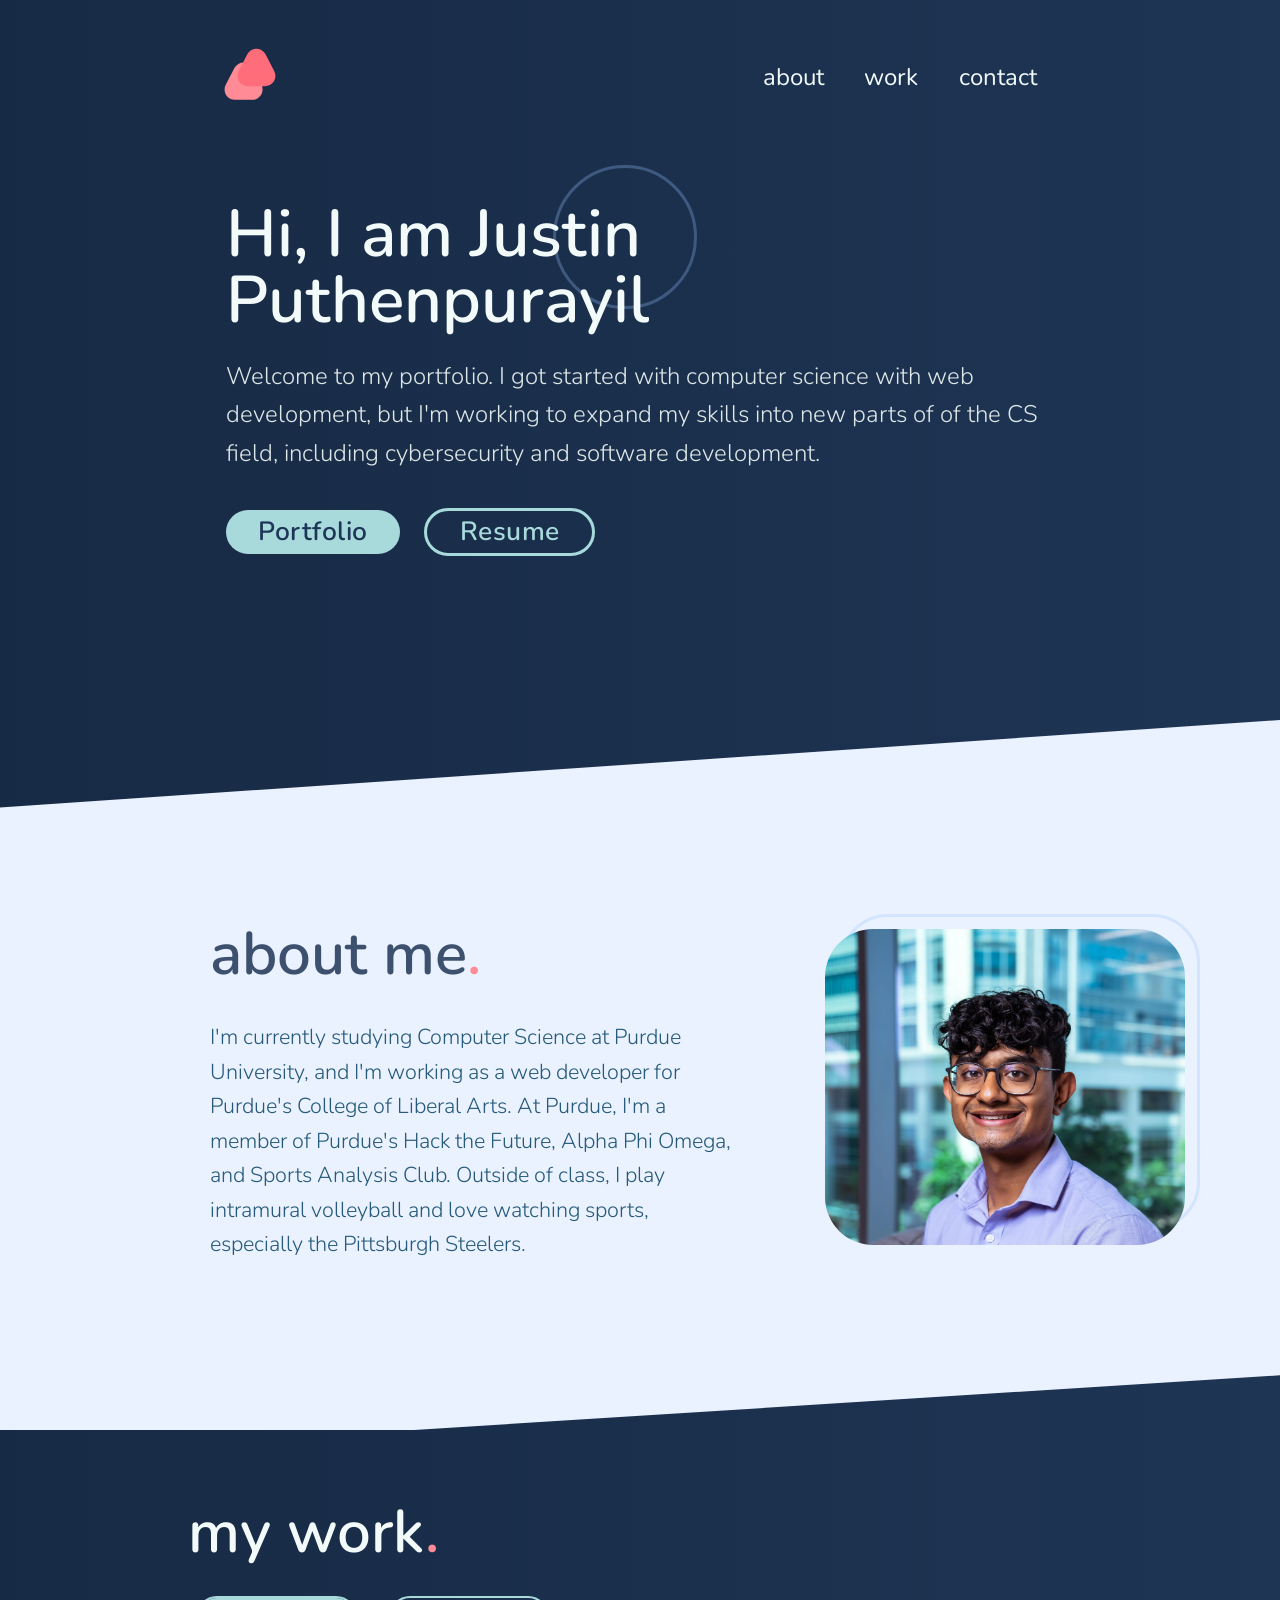
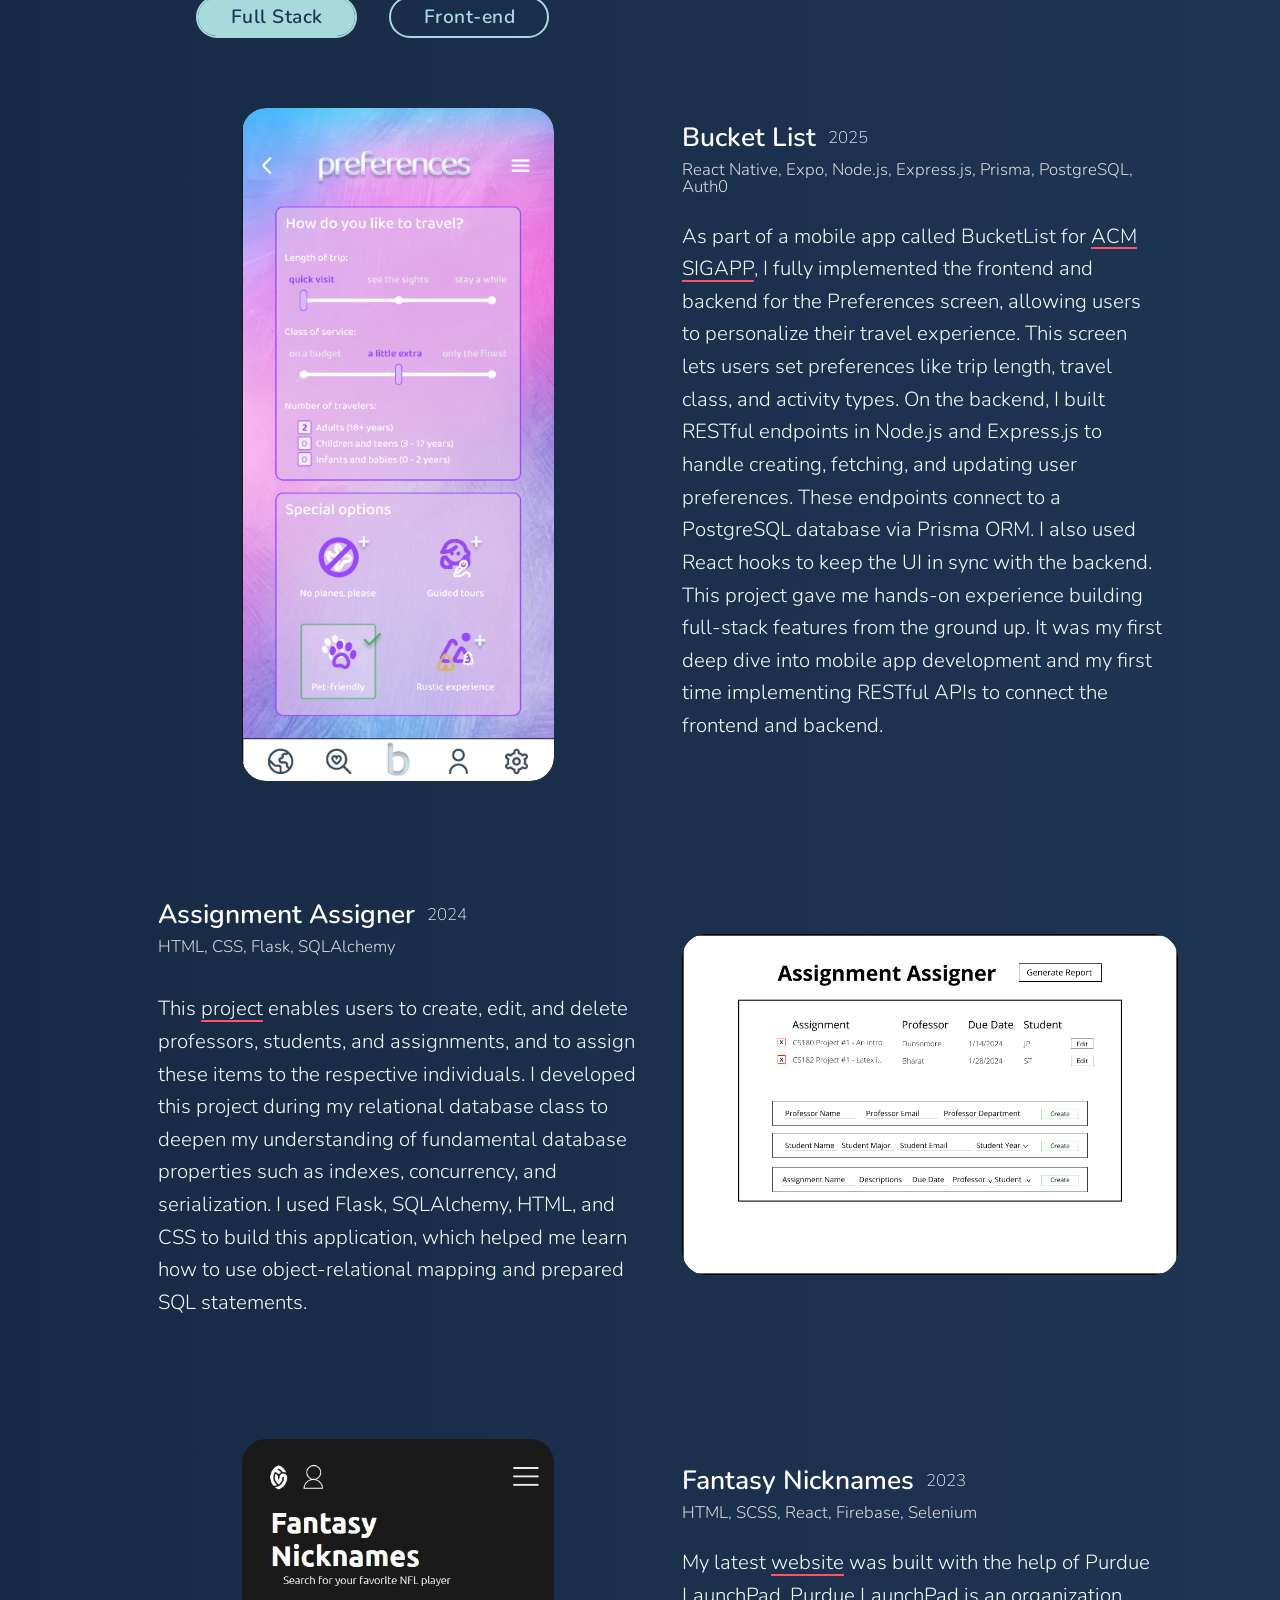
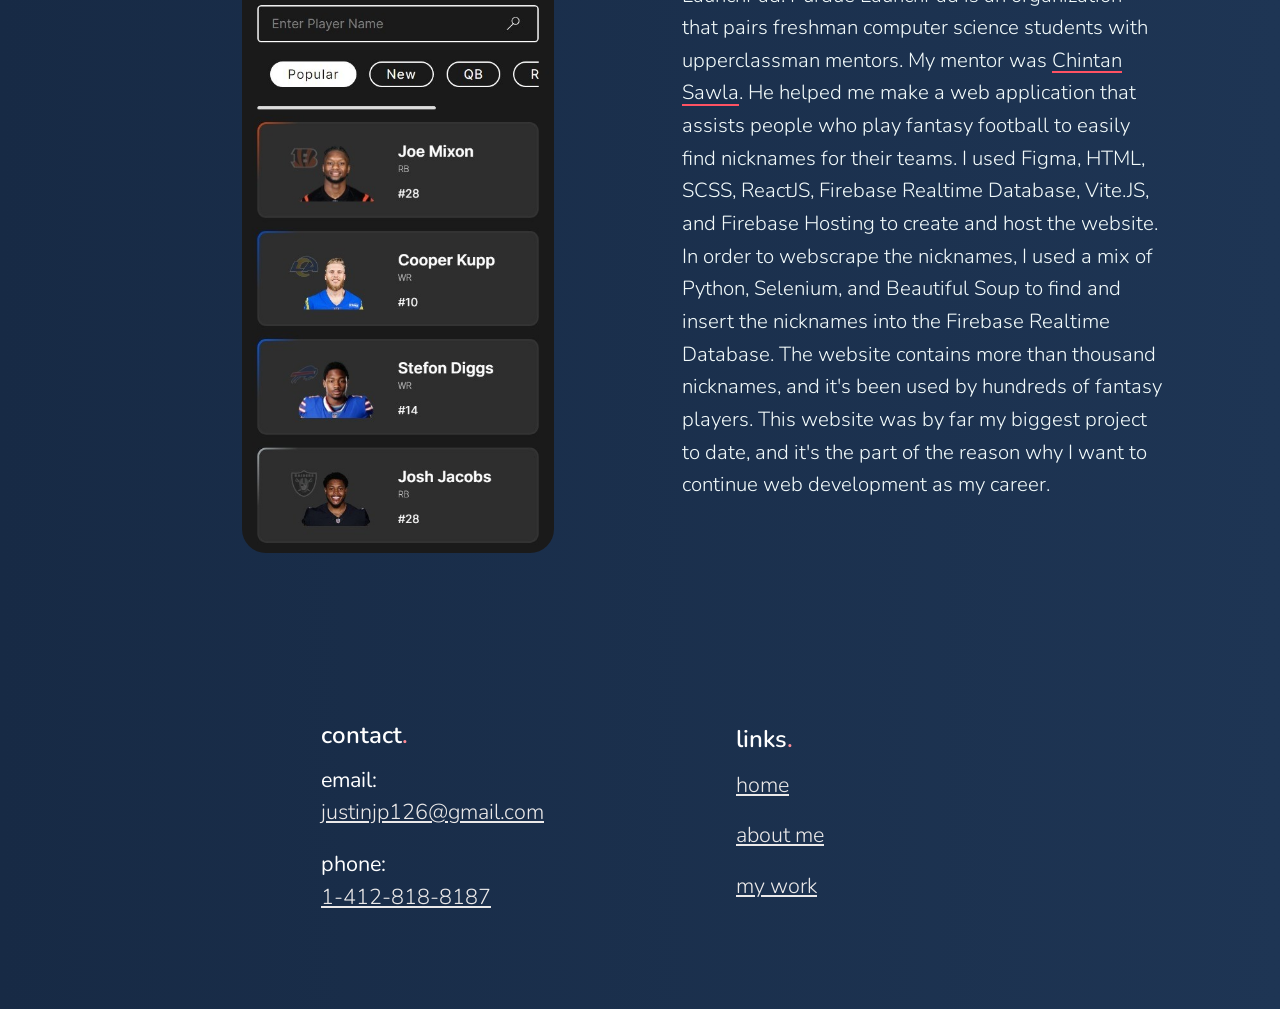
==== commit 4848dfce: "add bucketlist" ====
--- a/index.html
+++ b/index.html
@@ -139,6 +139,54 @@
           </div>
 
           <div class="workItems">
+            <div class="row workContainer fullstack ">
+              <div class="
+                                                        col-lg-6
+                                                        d-flex
+                                                        justify-content-center
+                                                        align-items-center
+                                                      ">
+                <a class="zoom"
+                  href="https://www.figma.com/proto/d3rcnfqqfJZbmmeTP3hqRZ/bucketlist-app?node-id=1-2&starting-point-node-id=1%3A2&show-proto-sidebar=1&t=J7YklnhT0ligm2NZ-1"
+                  target="_blank">
+                  <picture>
+                    <source type="image/png" srcset="img/bucketlist.png" />
+                    <img src="img/bucketlist.png" alt="Bucket List Image" class="work__img_bucketlist work-img" />
+                  </picture>
+                </a>
+              </div>
+              <div class="
+                                                        col-md-12 col-lg-6
+                                                        d-flex
+                                                        justify-content-center
+                                                        flex-column
+                                                        position-relative
+                                                      ">
+                <h3 class="work__subtitle">Bucket List<span class="work__subtitle-year">2025</span></h3>
+                <p class="work__techs">React Native, Expo, Node.js, Express.js, Prisma, PostgreSQL, Auth0
+                </p>
+                <p class="work__paragraphR">
+                  As part of a mobile app called BucketList for <a class="work__link"
+                    href="https://www.instagram.com/purduesigapp/" target="_blank">ACM SIGAPP</a>, I fully implemented
+                  the frontend and backend for the Preferences
+                  screen, allowing users to personalize their travel experience. This
+                  screen lets users
+                  set preferences like trip length, travel class, and activity types.
+
+                  On the backend, I built RESTful endpoints in Node.js and Express.js to handle creating, fetching, and
+                  updating user
+                  preferences. These endpoints
+                  connect to a PostgreSQL database via Prisma ORM. I also used React hooks to keep the UI in sync with
+                  the backend.
+
+                  This project gave me hands-on experience building full-stack features from the ground up. It was my
+                  first deep dive into mobile app
+                  development and my
+                  first time implementing RESTful APIs to connect the frontend and backend.
+                </p>
+              </div>
+            </div>
+
             <div class="row workContainer fullstack">
               <div class="
                   col-md-12 col-lg-6
@@ -176,7 +224,7 @@
                   <source type="image/webp" srcset="img/relax.webp" />
                   <source type="image/png" srcset="img/relax.png" />
                   <a class="zoom" href="https://github.com/Justinjp126/flaskWorkshop" target="_blank">
-                    <img src="img/assignment.png" alt="Assignment Assigner Website" class="work__img_dmc" />
+                    <img src="img/assignment.png" alt="Assignment Assigner Website" class="work__img_dmc work-img" />
                   </a>
                 </picture>
               </div>
@@ -191,9 +239,8 @@
                                           ">
                 <a class="zoom" href="https://fantasy-nicknames.web.app/" target="_blank">
                   <picture>
-                    <!-- <source type="image/webp" srcset="img/dmc.webp" /> -->
                     <source type="image/jpeg" srcset="img/fantasy-crop.jpeg" />
-                    <img src="img/fantasy-crop.jpeg" alt="Fantasy Nicknames Image" class="work__img_fantasy" />
+                    <img src="img/fantasy-crop.jpeg" alt="Fantasy Nicknames Image" class="work__img_fantasy work-img" />
                   </picture>
                 </a>
               </div>
@@ -262,7 +309,7 @@
                   <source type="image/webp" srcset="img/relax.webp" />
                   <source type="image/png" srcset="img/relax.png" />
                   <a class="zoom" href="https://justinjp126.github.io/Relaxation_Website/" target="_blank">
-                    <img src="img/relax.png" alt="Relaxation Website" class="work__img_dmc" />
+                    <img src="img/relax.png" alt="Relaxation Website" class="work__img_dmc work-img " />
                   </a>
                 </picture>
               </div>
@@ -280,7 +327,8 @@
                   <picture>
                     <source type="image/webp" srcset="img/dmc.webp" />
                     <source type="image/png" srcset="img/dmc.png" />
-                    <img src="img/dmc.png" alt="Distinguished Medical Communications Image" class="work__img_dmc" />
+                    <img src="img/dmc.png" alt="Distinguished Medical Communications Image"
+                      class="work__img_dmc work-img" />
                   </picture>
                 </a>
               </div>
@@ -349,7 +397,7 @@
                   <a class="zoom margin-left"
                     href="https://web.archive.org/web/20230402184346/http://nursinghomemaskinitiative.com/"
                     target="_blank">
-                    <img src="img/nhmi.png" alt="Nursing Home Mask Initiative Image" class="work__img_nhmi" />
+                    <img src="img/nhmi.png" alt="Nursing Home Mask Initiative Image" class="work__img_nhmi work-img" />
                   </a>
                 </picture>
               </div>
@@ -366,7 +414,7 @@
                   <picture>
                     <source type="image/webp" srcset="img/volta.webp" />
                     <source type="image/png" srcset="img/volta.png" />
-                    <img src="img/volta.png" alt="Volta Image" class="work__img_volta" />
+                    <img src="img/volta.png" alt="Volta Image" class="work__img_volta work-img" />
                   </picture>
                 </a>
               </div>
@@ -426,7 +474,7 @@
                   <picture>
                     <source type="image/webp" srcset="img/wiz.webp" />
                     <source type="image/jpeg" srcset="img/wiz.jpg" />
-                    <img class="work__img_wiz" src="img/wiz.jpg" alt="Wiz Khalifa Image" />
+                    <img class="work__img_wiz work-img" src="img/wiz.jpg" alt="Wiz Khalifa Image" />
                   </picture>
                 </a>
               </div>
@@ -443,7 +491,7 @@
                   <picture>
                     <source type="image/webp" srcset="img/nhdCut.webp" />
                     <source type="image/jpeg" srcset="img/nhdCut.jpg" />
-                    <img class="work__img_nhd align-self-center" src="img/nhdCut.jpg"
+                    <img class="work__img_nhd align-self-center work-img" src="img/nhdCut.jpg"
                       alt="Image of National History Day Website" />
                   </picture>
                 </a>
--- a/src/css/style.min.css
+++ b/src/css/style.min.css
@@ -1 +1 @@
-*,*::before,*::after{padding:0;margin:0;border:0;box-sizing:border-box}html{scroll-behavior:smooth;height:100%;text-rendering:optimizeLegibility}html{font-size:16px}@media screen and (min-width: 320px){html{font-size:calc(16px + 8*(100vw - 320px)/880)}}@media screen and (min-width: 1200px){html{font-size:24px}}body{font-family:"Nunito",sans-serif;overflow-x:hidden}#upBtn{display:block;opacity:0;width:2.5rem;height:2.5rem;position:fixed;bottom:2rem;right:2.5rem;z-index:99;border:none;outline:none;background:#a8dadc;--c1: rgba(168, 218, 220, 1);--c2: rgba(87, 179, 204, 1);background:linear-gradient(132deg, var(--c1, rgb(168, 218, 220)), var(--c2, rgb(87, 179, 204)) 51%, var(--c1, rgb(168, 218, 220))) var(--x, 0)/200%;border-radius:100px;transition:200ms ease;cursor:default}.btn_active{cursor:pointer !important;opacity:1 !important;transition:200ms ease-in !important}#upBtnArrow{width:.75rem}.floatArrow{animation:arrowFloatIn 1s infinite}@keyframes arrowFloatIn{0%{transform:translateY(0%)}50%{transform:translateY(-5%)}100%{transform:translateY(0%)}}@keyframes arrowFloatOut{0%,100%{transform:translateY(0%)}}.background-container{height:min(80vh,35rem);background:#172a45;background:linear-gradient(90deg, rgb(23, 42, 69) 0%, rgb(30, 53, 84) 100%)}.logo{width:3rem}#triangleOne{transition:200ms ease-in}#triangleTwo{transition:200ms ease-in}#triangleContainer{cursor:default}#triangleContainer:hover>#triangleTwo{fill:#ff8b96;transform:translate(-2px, 2px);transition:200ms ease-in}#triangleContainer:hover>#triangleOne{fill:#ff6c7a;transform:translate(2px, -2px);transition:200ms ease-in}.margin-container{margin:.75rem 4.5rem}.nav-link{color:#f2fafa;font-size:1rem;font-weight:400;margin-right:.7rem;cursor:pointer}.navbar-toggler:focus,.navbar-toggler:active,.navbar-toggler-icon:focus{outline:none;box-shadow:none}.navbar .navbar-toggler{border-color:rgba(255,255,255,0)}.navbar .navbar-toggler{color:rgba(255,255,255,.55) !important}.nav .nav-link:hover,.nav-link:focus{color:#bbe5e5;transition:ease 150ms}@media only screen and (max-width: 992px){.margin-container{margin:.75rem 3rem}}@media only screen and (max-width: 768px){.margin-container{margin:.75rem 1rem}}.hero{margin:2rem 5rem;color:#f2fafa}.hero__title{font-size:2.75rem;font-weight:600;display:inline-block;z-index:10;line-height:1}.hero__title_zindex{position:relative;z-index:10}.hero__title_circleContainer{position:relative;z-index:10}.hero__title_circle{height:6rem;width:6rem;border:#3f5a81 solid 3px;border-radius:50%;position:absolute;right:-2rem;top:-1rem;z-index:-1;animation:float 6s infinite}@keyframes float{0%{transform:scaleX(1) scaleY(1)}50%{transform:scaleX(1.05) scaleY(1.05)}100%{transform:scaleX(1) scaleY(1)}}.hero__paragraph{position:relative;z-index:10;font-size:1rem;color:#dee7e7;font-weight:300;max-width:60ch;margin:.5rem 0 0 0;line-height:1.6}.hero__buttons{display:flex;flex-direction:row;margin-top:1.5rem}.hero__buttons_portfolio{font-weight:600;letter-spacing:.5px;border-radius:100px;display:flex;align-self:center;cursor:pointer;text-decoration:none;background-color:#a8dadc;color:#1d3557;text-align:center;font-size:1.1rem;padding:.1rem 1.35rem;transition:all 200ms ease-out;margin-right:1rem}.hero__buttons_portfolio:hover,.hero__buttons_portfolio:focus{background-color:#84cbcd;color:#101e31;transition:all 200ms ease-in}.hero__buttons_resume{font-weight:600;letter-spacing:.5px;border-radius:100px;display:flex;align-self:center;cursor:pointer;text-decoration:none;background-color:rgba(0,0,0,0);color:#a8dadc;border:#a8dadc solid 3px;text-align:center;font-size:1.1rem;padding:.05rem 1.35rem;transition:background-color 200ms ease-out}.hero__buttons_resume:hover,.hero__buttons_resume:focus{background-color:#a8dadc;color:#1d3557;transition:all 200ms ease-in}@media only screen and (max-width: 768px){.background-container{height:min(80vh,35rem)}.hero{margin:2rem .5rem;height:80vh}.hero__title_circle{right:-1.5rem;top:-1.5rem}}.aboutColor{background:#172a45;background:linear-gradient(90deg, rgb(23, 42, 69) 0%, rgb(30, 53, 84) 100%)}.aboutPath{background-image:url(https://justinjp126.github.io/Portfolio/img/rect.svg);background-repeat:no-repeat;background-size:cover;padding:7rem 15% 6rem}.about__title{color:#3d516e;font-weight:600;line-height:1;font-size:2.5rem;padding-top:1.5rem}.about__title_period{color:#ff8b96}.about__paragraph{color:#275a7a;font-weight:300;line-height:1.6;padding:1rem 1.5rem 0 0;font-size:max(.9rem,15px);max-width:60ch}.about__img{width:15rem;border-radius:2rem;position:relative;z-index:10}.about__imgOutline{border:3px solid #d3e4ff;position:absolute;z-index:1;top:-15px;left:15px;width:15rem;height:100%;border-radius:2rem}@media only screen and (max-width: 768px){.about .imgPadding{padding:1.5rem 0 0 0 !important}.about__paragraph{padding:1rem 0 0 0}.about__img{width:90%}.about__imgOutline{width:90%}.aboutPath{padding:8.5rem 5% 7rem}}#workSection{background:#172a45;background:linear-gradient(90deg, rgb(23, 42, 69) 0%, rgb(30, 53, 84) 100%)}.work{background:#172a45;background:linear-gradient(90deg, rgb(23, 42, 69) 0%, rgb(30, 53, 84) 100%);padding:0rem 8%}.work .workContainer{padding-bottom:4rem;display:none}.work .workContainer.show{display:flex}.work .webmasterOneContainer{padding-top:1rem}.work .webmasterTwoContainer{padding-top:.7rem}.work .workItems{padding-left:2rem}.work__title{color:#f2fafa;font-weight:600;line-height:1;font-size:2.5rem;padding:3rem 0 1rem 8%}.work__title_period{color:#ff8b96}.work__subtitle{position:relative;z-index:10;color:#fff;font-weight:600;line-height:1;font-size:1.1rem;display:flex;align-items:center}.work__subtitle-year{color:#f2fafa;font-weight:200;line-height:1;font-size:.7rem;margin:.1rem .5rem 0}.work__techs{color:#dbdbdb;font-weight:300;line-height:1;font-size:.7rem;display:flex;align-items:center}.work__buttons{display:flex;flex-direction:row;margin:0 0 1rem 4rem}.work__buttons-button{font-weight:600;letter-spacing:.5px;border-radius:100px;display:flex;align-self:center;cursor:pointer;text-decoration:none;background-color:rgba(0,0,0,0);color:#a8dadc;text-align:center;font-size:.8rem;padding:.2rem 1.35rem;transition:all 200ms ease-out;margin-right:1.5rem;outline:2px solid #a8dadc}.work__buttons .active{background-color:#a8dadc;color:#1d3557;transition:all 200ms ease-in}.work__buttons-button:hover,.work__buttons-button:focus{background-color:#84cbcd;color:#101e31;transition:all 200ms ease-in}.work__buttons_resume{font-weight:600;letter-spacing:.5px;border-radius:100px;display:flex;align-self:center;cursor:pointer;text-decoration:none;background-color:rgba(0,0,0,0);color:#a8dadc;border:#a8dadc solid 3px;text-align:center;font-size:1.1rem;padding:.05rem 1.35rem;transition:background-color 200ms ease-out}.work__buttons_resume:hover,.work__buttons_resume:focus{background-color:#a8dadc;color:#1d3557;transition:all 200ms ease-in}.work__paragraphR{position:relative;z-index:10;color:#f2fafa;font-weight:300;line-height:1.6;font-size:max(.85rem,14px);max-width:40ch}.work__paragraphL{position:relative;z-index:10;color:#f2fafa;font-weight:300;line-height:1.6;font-size:max(.85rem,14px);max-width:40ch;padding-top:.5rem}.work__link{background:linear-gradient(to bottom, #ff5263 0%, #ff5263 100%);background-position:0 100%;background-repeat:repeat-x;background-size:.1rem .1rem;color:inherit;text-decoration:none;transition:background-size .2s}.work__link:hover{color:inherit;background-size:4px 50px}.work .zoom{height:auto;overflow:hidden;border-radius:1rem;cursor:pointer;display:inline-block}.work .zoom img{transition:transform .5s ease}.work .zoom:hover img{transform:scale(1.02)}.work .margin-left{margin-left:4rem}.work__img_nhd{z-index:10;width:100%;max-width:20rem;border-radius:1rem}.work__img_wiz{position:relative;z-index:10;width:100%;max-width:20rem;border-radius:1rem}.work__img_volta{position:relative;z-index:10;width:100%;max-width:20rem;border-radius:1rem}.work__img_nhmi{position:relative;z-index:10;width:100%;max-width:13rem;border-radius:1rem}.work__img_dmc{position:relative;z-index:10;width:100%;max-width:23rem;border-radius:1rem}.work__img_fantasy{position:relative;z-index:10;width:100%;max-width:13rem;border-radius:.5rem}@media only screen and (max-width: 992px){.work{padding:2rem 0}.work__img_nhd,.work__img_wiz,.work__img_volta,.work__img_nhmi,.work__img_dmc,.work__img_fantasy{display:none}.work .workContainer{width:90%;margin:0 auto 0 auto;padding-bottom:2rem}.work .workItems{padding:1.5rem}.work .flex-change{align-items:flex-start !important}.work .neg-margin{margin-top:-2rem}.work__paragraphR{max-width:60ch}.work__paragraphL{max-width:60ch}.work__year_2018,.work__year_2019,.work__year_2020,.work__year_2021,.work__year_2022{position:absolute;transform:rotate(0deg);font-weight:700;font-size:4.5rem;color:rgba(69,123,157,.1);z-index:1;letter-spacing:1px;top:-3rem;right:2rem !important;left:unset}#eighteen,#twenty-one{top:-4rem !important}}@media only screen and (max-width: 768px){.work .workContainer{width:100%;margin:0 auto 0 auto;padding-bottom:2rem}}.footer{background:#172a45;background:linear-gradient(90deg, rgb(23, 42, 69) 0%, rgb(30, 53, 84) 100%);padding:3rem 8%;color:#fff}.footer .contact{padding-right:1rem}.footer .contact__title{padding-bottom:.25rem;font-size:1rem;font-weight:600}.footer .contact__title span{color:#ff8b96}.footer .contact__subTitle{font-size:.9rem;font-weight:400;margin-bottom:.1rem}.footer .contact__text{font-size:.9rem;font-weight:300}.footer .contact__link{color:#ebe9e9;font-size:.9rem;font-weight:300;transition:100ms ease color}.footer .contact__link:focus,.footer .contact__link:hover{transition:200ms ease color;color:#fff}.footer .links{padding-left:1rem}.footer .links__title{padding-bottom:.25rem;font-size:1rem;font-weight:600}.footer .links__title span{color:#ff8b96}.footer .links__text{margin-bottom:.75rem;color:#ebe9e9;text-decoration:underline;cursor:pointer;font-size:.9rem;font-weight:300;transition:100ms ease color}.footer .links #home{margin-top:.5rem}.footer .links__text:focus,.footer .links__text:hover{transition:200ms ease color;color:#fff}@media only screen and (max-width: 768px){.footer{padding:0 !important;margin-top:-4rem}.footer .footer-flex-one,.footer .footer-flex-two{padding:1rem 2.5rem !important;justify-content:flex-start !important}.footer .footer-flex-two{padding-top:2rem}.footer .links{padding-left:0}}+*,*::before,*::after{padding:0;margin:0;border:0;box-sizing:border-box}html{scroll-behavior:smooth;height:100%;text-rendering:optimizeLegibility}html{font-size:16px}@media screen and (min-width: 320px){html{font-size:calc(16px + 8*(100vw - 320px)/880)}}@media screen and (min-width: 1200px){html{font-size:24px}}body{font-family:"Nunito",sans-serif;overflow-x:hidden}#upBtn{display:block;opacity:0;width:2.5rem;height:2.5rem;position:fixed;bottom:2rem;right:2.5rem;z-index:99;border:none;outline:none;background:#a8dadc;--c1: rgba(168, 218, 220, 1);--c2: rgba(87, 179, 204, 1);background:linear-gradient(132deg, var(--c1, rgb(168, 218, 220)), var(--c2, rgb(87, 179, 204)) 51%, var(--c1, rgb(168, 218, 220))) var(--x, 0)/200%;border-radius:100px;transition:200ms ease;cursor:default}.btn_active{cursor:pointer !important;opacity:1 !important;transition:200ms ease-in !important}#upBtnArrow{width:.75rem}.floatArrow{animation:arrowFloatIn 1s infinite}@keyframes arrowFloatIn{0%{transform:translateY(0%)}50%{transform:translateY(-5%)}100%{transform:translateY(0%)}}@keyframes arrowFloatOut{0%,100%{transform:translateY(0%)}}.background-container{height:min(80vh,35rem);background:#172a45;background:linear-gradient(90deg, rgb(23, 42, 69) 0%, rgb(30, 53, 84) 100%)}.logo{width:3rem}#triangleOne{transition:200ms ease-in}#triangleTwo{transition:200ms ease-in}#triangleContainer{cursor:default}#triangleContainer:hover>#triangleTwo{fill:#ff8b96;transform:translate(-2px, 2px);transition:200ms ease-in}#triangleContainer:hover>#triangleOne{fill:#ff6c7a;transform:translate(2px, -2px);transition:200ms ease-in}.margin-container{margin:.75rem 4.5rem}.nav-link{color:#f2fafa;font-size:1rem;font-weight:400;margin-right:.7rem;cursor:pointer}.navbar-toggler:focus,.navbar-toggler:active,.navbar-toggler-icon:focus{outline:none;box-shadow:none}.navbar .navbar-toggler{border-color:hsla(0,0%,100%,0)}.navbar .navbar-toggler{color:hsla(0,0%,100%,.55) !important}.nav .nav-link:hover,.nav-link:focus{color:rgb(186.75,228.75,228.75);transition:ease 150ms}@media only screen and (max-width: 992px){.margin-container{margin:.75rem 3rem}}@media only screen and (max-width: 768px){.margin-container{margin:.75rem 1rem}}.hero{margin:2rem 5rem;color:#f2fafa}.hero__title{font-size:2.75rem;font-weight:600;display:inline-block;z-index:10;line-height:1}.hero__title_zindex{position:relative;z-index:10}.hero__title_circleContainer{position:relative;z-index:10}.hero__title_circle{height:6rem;width:6rem;border:#3f5a81 solid 3px;border-radius:50%;position:absolute;right:-2rem;top:-1rem;z-index:-1;animation:float 6s infinite}@keyframes float{0%{transform:scaleX(1) scaleY(1)}50%{transform:scaleX(1.05) scaleY(1.05)}100%{transform:scaleX(1) scaleY(1)}}.hero__paragraph{position:relative;z-index:10;font-size:1rem;color:#dee7e7;font-weight:300;max-width:60ch;margin:.5rem 0 0 0;line-height:1.6}.hero__buttons{display:flex;flex-direction:row;margin-top:1.5rem}.hero__buttons_portfolio{font-weight:600;letter-spacing:.5px;border-radius:100px;display:flex;align-self:center;cursor:pointer;text-decoration:none;background-color:#a8dadc;color:#1d3557;text-align:center;font-size:1.1rem;padding:.1rem 1.35rem;transition:all 200ms ease-out;margin-right:1rem}.hero__buttons_portfolio:hover,.hero__buttons_portfolio:focus{background-color:rgb(131.631147541,202.5327868852,205.368852459);color:rgb(16.25,29.6982758621,48.75);transition:all 200ms ease-in}.hero__buttons_resume{font-weight:600;letter-spacing:.5px;border-radius:100px;display:flex;align-self:center;cursor:pointer;text-decoration:none;background-color:rgba(0,0,0,0);color:#a8dadc;border:#a8dadc solid 3px;text-align:center;font-size:1.1rem;padding:.05rem 1.35rem;transition:background-color 200ms ease-out}.hero__buttons_resume:hover,.hero__buttons_resume:focus{background-color:#a8dadc;color:#1d3557;transition:all 200ms ease-in}@media only screen and (max-width: 768px){.background-container{height:min(80vh,35rem)}.hero{margin:2rem .5rem;height:80vh}.hero__title_circle{right:-1.5rem;top:-1.5rem}}.aboutColor{background:#172a45;background:linear-gradient(90deg, rgb(23, 42, 69) 0%, rgb(30, 53, 84) 100%)}.aboutPath{background-image:url(https://justinjp126.github.io/Portfolio/img/rect.svg);background-repeat:no-repeat;background-size:cover;padding:7rem 15% 6rem}.about__title{color:#3d516e;font-weight:600;line-height:1;font-size:2.5rem;padding-top:1.5rem}.about__title_period{color:#ff8b96}.about__paragraph{color:#275a7a;font-weight:300;line-height:1.6;padding:1rem 1.5rem 0 0;font-size:max(.9rem,15px);max-width:60ch}.about__img{width:15rem;border-radius:2rem;position:relative;z-index:10}.about__imgOutline{border:3px solid #d3e4ff;position:absolute;z-index:1;top:-15px;left:15px;width:15rem;height:100%;border-radius:2rem}@media only screen and (max-width: 768px){.about .imgPadding{padding:1.5rem 0 0 0 !important}.about__paragraph{padding:1rem 0 0 0}.about__img{width:90%}.about__imgOutline{width:90%}.aboutPath{padding:8.5rem 5% 7rem}}#workSection{background:#172a45;background:linear-gradient(90deg, rgb(23, 42, 69) 0%, rgb(30, 53, 84) 100%)}.work{background:#172a45;background:linear-gradient(90deg, rgb(23, 42, 69) 0%, rgb(30, 53, 84) 100%);padding:0rem 8%}.work .workContainer{padding-bottom:4rem;display:none}.work .workContainer.show{display:flex}.work .webmasterOneContainer{padding-top:1rem}.work .webmasterTwoContainer{padding-top:.7rem}.work .workItems{padding-left:2rem;margin-top:3rem}.work__title{color:#f2fafa;font-weight:600;line-height:1;font-size:2.5rem;padding:3rem 0 1rem 8%}.work__title_period{color:#ff8b96}.work__subtitle{position:relative;z-index:10;color:#fff;font-weight:600;line-height:1;font-size:1.1rem;display:flex;align-items:center}.work__subtitle-year{color:#f2fafa;font-weight:200;line-height:1;font-size:.7rem;margin:.1rem .5rem 0}.work__techs{color:#dbdbdb;font-weight:300;line-height:1;font-size:.7rem;display:flex;align-items:center}.work__buttons{display:flex;flex-direction:row;margin:0 0 1rem 4rem}.work__buttons-button{font-weight:600;letter-spacing:.5px;border-radius:100px;display:flex;align-self:center;cursor:pointer;text-decoration:none;background-color:rgba(0,0,0,0);color:#a8dadc;text-align:center;font-size:.8rem;padding:.2rem 1.35rem;transition:all 200ms ease-out;margin-right:1.5rem;outline:2px solid #a8dadc}.work__buttons .active{background-color:#a8dadc;color:#1d3557;transition:all 200ms ease-in}.work__buttons-button:hover,.work__buttons-button:focus{background-color:rgb(131.631147541,202.5327868852,205.368852459);color:rgb(16.25,29.6982758621,48.75);transition:all 200ms ease-in}.work__buttons_resume{font-weight:600;letter-spacing:.5px;border-radius:100px;display:flex;align-self:center;cursor:pointer;text-decoration:none;background-color:rgba(0,0,0,0);color:#a8dadc;border:#a8dadc solid 3px;text-align:center;font-size:1.1rem;padding:.05rem 1.35rem;transition:background-color 200ms ease-out}.work__buttons_resume:hover,.work__buttons_resume:focus{background-color:#a8dadc;color:#1d3557;transition:all 200ms ease-in}.work__paragraphR{position:relative;z-index:10;color:#f2fafa;font-weight:300;line-height:1.6;font-size:max(.85rem,14px);max-width:40ch}.work__paragraphL{position:relative;z-index:10;color:#f2fafa;font-weight:300;line-height:1.6;font-size:max(.85rem,14px);max-width:40ch;padding-top:.5rem}.work__link{background:linear-gradient(to bottom, #ff5263 0%, #ff5263 100%);background-position:0 100%;background-repeat:repeat-x;background-size:.1rem .1rem;color:inherit;text-decoration:none;transition:background-size .2s}.work__link:hover{color:inherit;background-size:4px 50px}.work .zoom{height:auto;overflow:hidden;border-radius:1rem;cursor:pointer;display:inline-block}.work .zoom img{transition:transform .5s ease}.work .zoom:hover img{transform:scale(1.02)}.work .margin-left{margin-left:4rem}.work__img_nhd{z-index:10;width:100%;max-width:20rem;border-radius:1rem}.work__img_wiz{position:relative;z-index:10;width:100%;max-width:20rem;border-radius:1rem}.work__img_volta{position:relative;z-index:10;width:100%;max-width:20rem;border-radius:1rem}.work__img_nhmi{position:relative;z-index:10;width:100%;max-width:13rem;border-radius:1rem}.work__img_dmc{position:relative;z-index:10;width:100%;max-width:23rem;border-radius:1rem}.work__img_fantasy{position:relative;z-index:10;width:100%;max-width:13rem;border-radius:.5rem}.work__img_bucketlist{position:relative;z-index:10;width:100%;max-width:13rem;border-radius:1rem}@media only screen and (max-width: 992px){.work{padding:2rem 0}.work__img_nhd,.work__img_wiz,.work__img_volta,.work__img_nhmi,.work__img_dmc,.work__img_fantasy{display:none}.work .workContainer{width:90%;margin:0 auto 0 auto;padding-bottom:2rem}.work .workItems{padding:1.5rem}.work .flex-change{align-items:flex-start !important}.work .neg-margin{margin-top:-2rem}.work__paragraphR{max-width:60ch}.work__paragraphL{max-width:60ch}.work__year_2018,.work__year_2019,.work__year_2020,.work__year_2021,.work__year_2022{position:absolute;transform:rotate(0deg);font-weight:700;font-size:4.5rem;color:rgba(69,123,157,.1);z-index:1;letter-spacing:1px;top:-3rem;right:2rem !important;left:unset}#eighteen,#twenty-one{top:-4rem !important}}@media only screen and (max-width: 768px){.work .workContainer{width:100%;margin:0 auto 0 auto;padding-bottom:2rem}}.footer{background:#172a45;background:linear-gradient(90deg, rgb(23, 42, 69) 0%, rgb(30, 53, 84) 100%);padding:3rem 8%;color:#fff}.footer .contact{padding-right:1rem}.footer .contact__title{padding-bottom:.25rem;font-size:1rem;font-weight:600}.footer .contact__title span{color:#ff8b96}.footer .contact__subTitle{font-size:.9rem;font-weight:400;margin-bottom:.1rem}.footer .contact__text{font-size:.9rem;font-weight:300}.footer .contact__link{color:#ebe9e9;font-size:.9rem;font-weight:300;transition:100ms ease color}.footer .contact__link:focus,.footer .contact__link:hover{transition:200ms ease color;color:#fff}.footer .links{padding-left:1rem}.footer .links__title{padding-bottom:.25rem;font-size:1rem;font-weight:600}.footer .links__title span{color:#ff8b96}.footer .links__text{margin-bottom:.75rem;color:#ebe9e9;text-decoration:underline;cursor:pointer;font-size:.9rem;font-weight:300;transition:100ms ease color}.footer .links #home{margin-top:.5rem}.footer .links__text:focus,.footer .links__text:hover{transition:200ms ease color;color:#fff}@media only screen and (max-width: 768px){.footer{padding:0 !important;margin-top:-4rem}.footer .footer-flex-one,.footer .footer-flex-two{padding:1rem 2.5rem !important;justify-content:flex-start !important}.footer .footer-flex-two{padding-top:2rem}.footer .links{padding-left:0}}
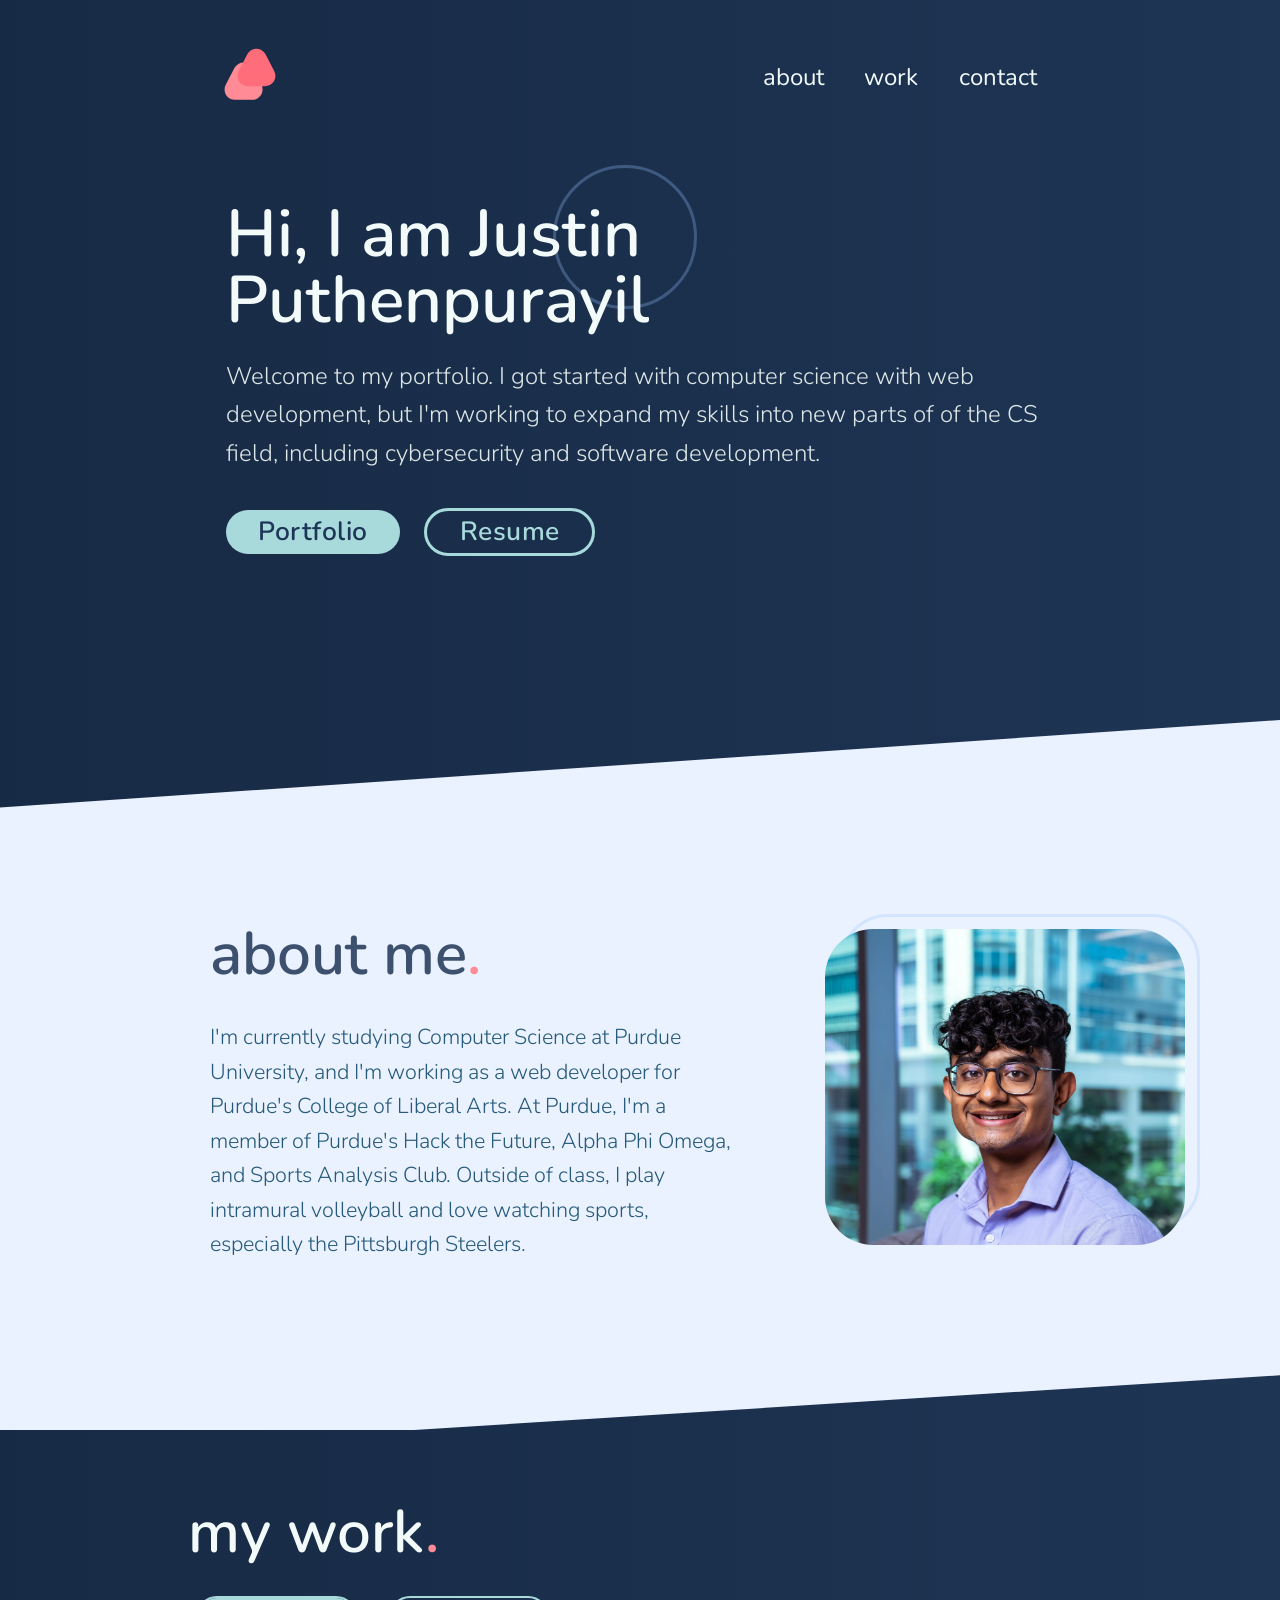
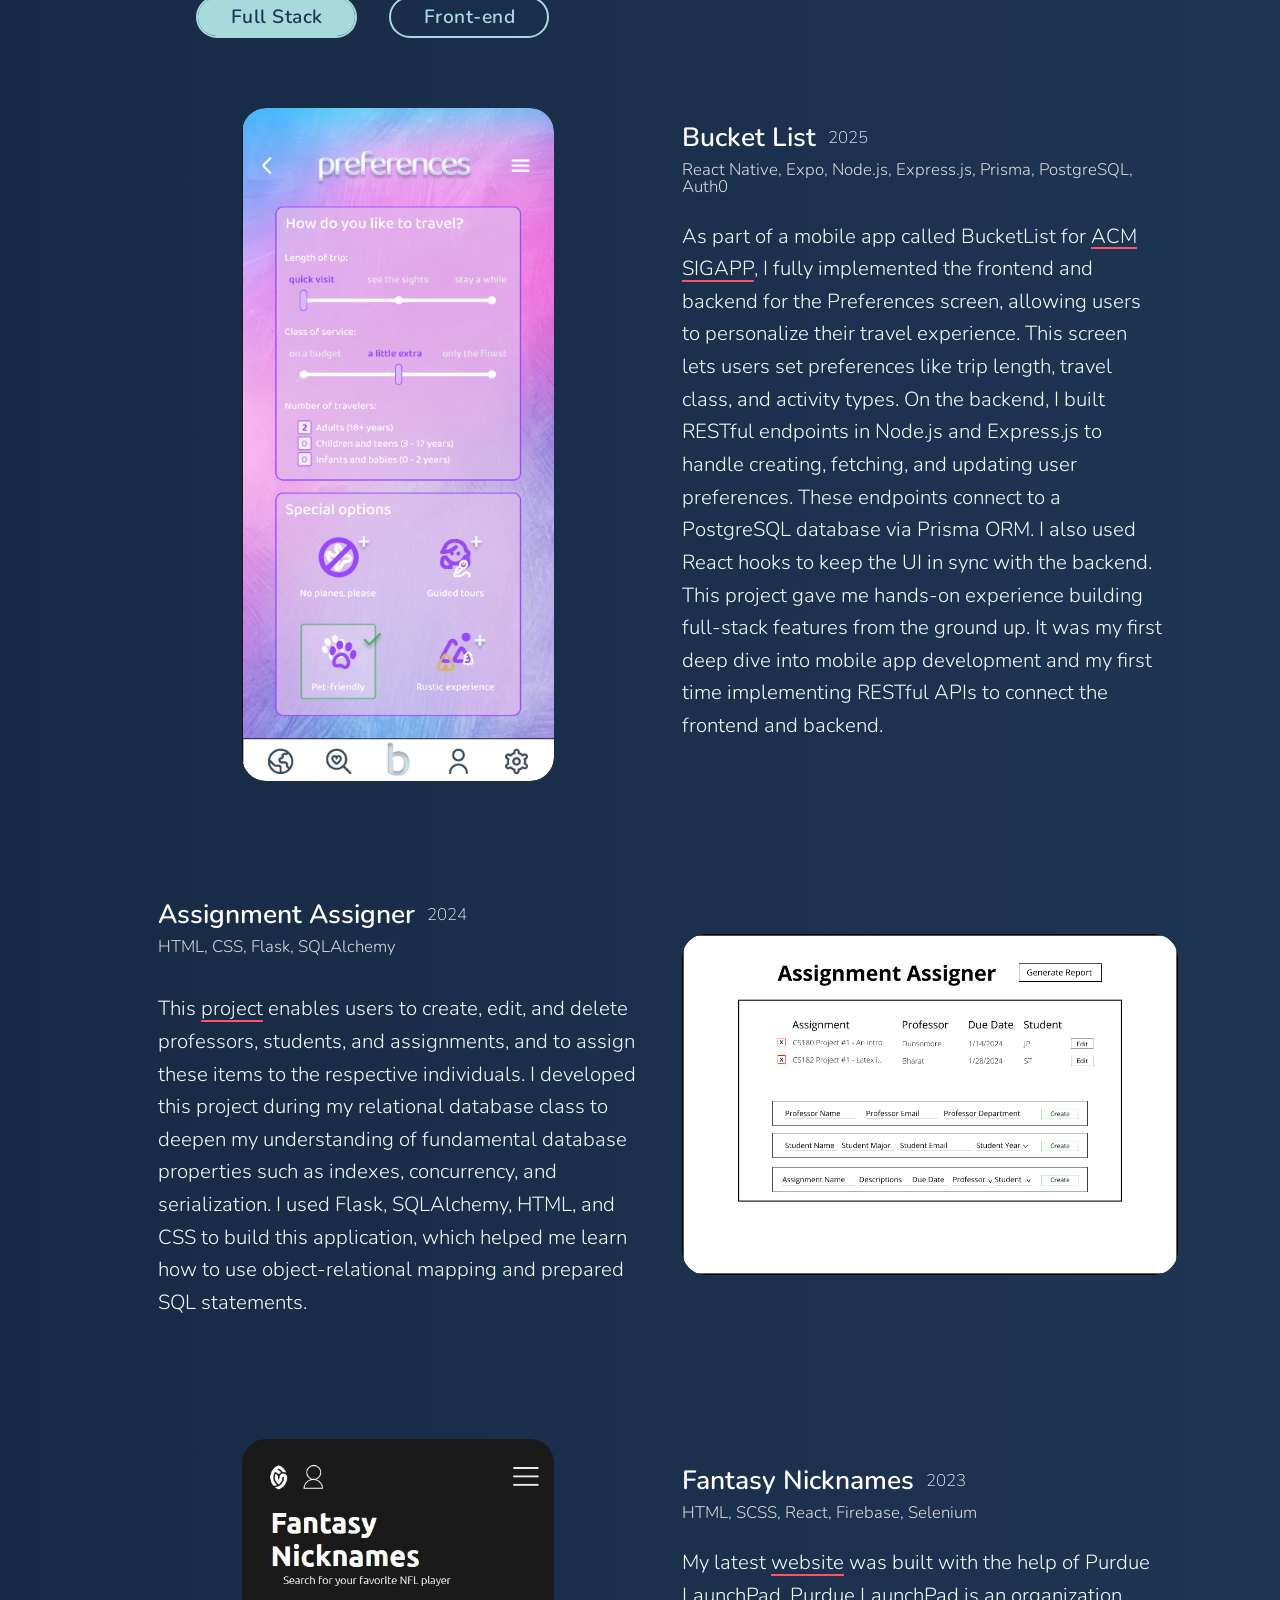
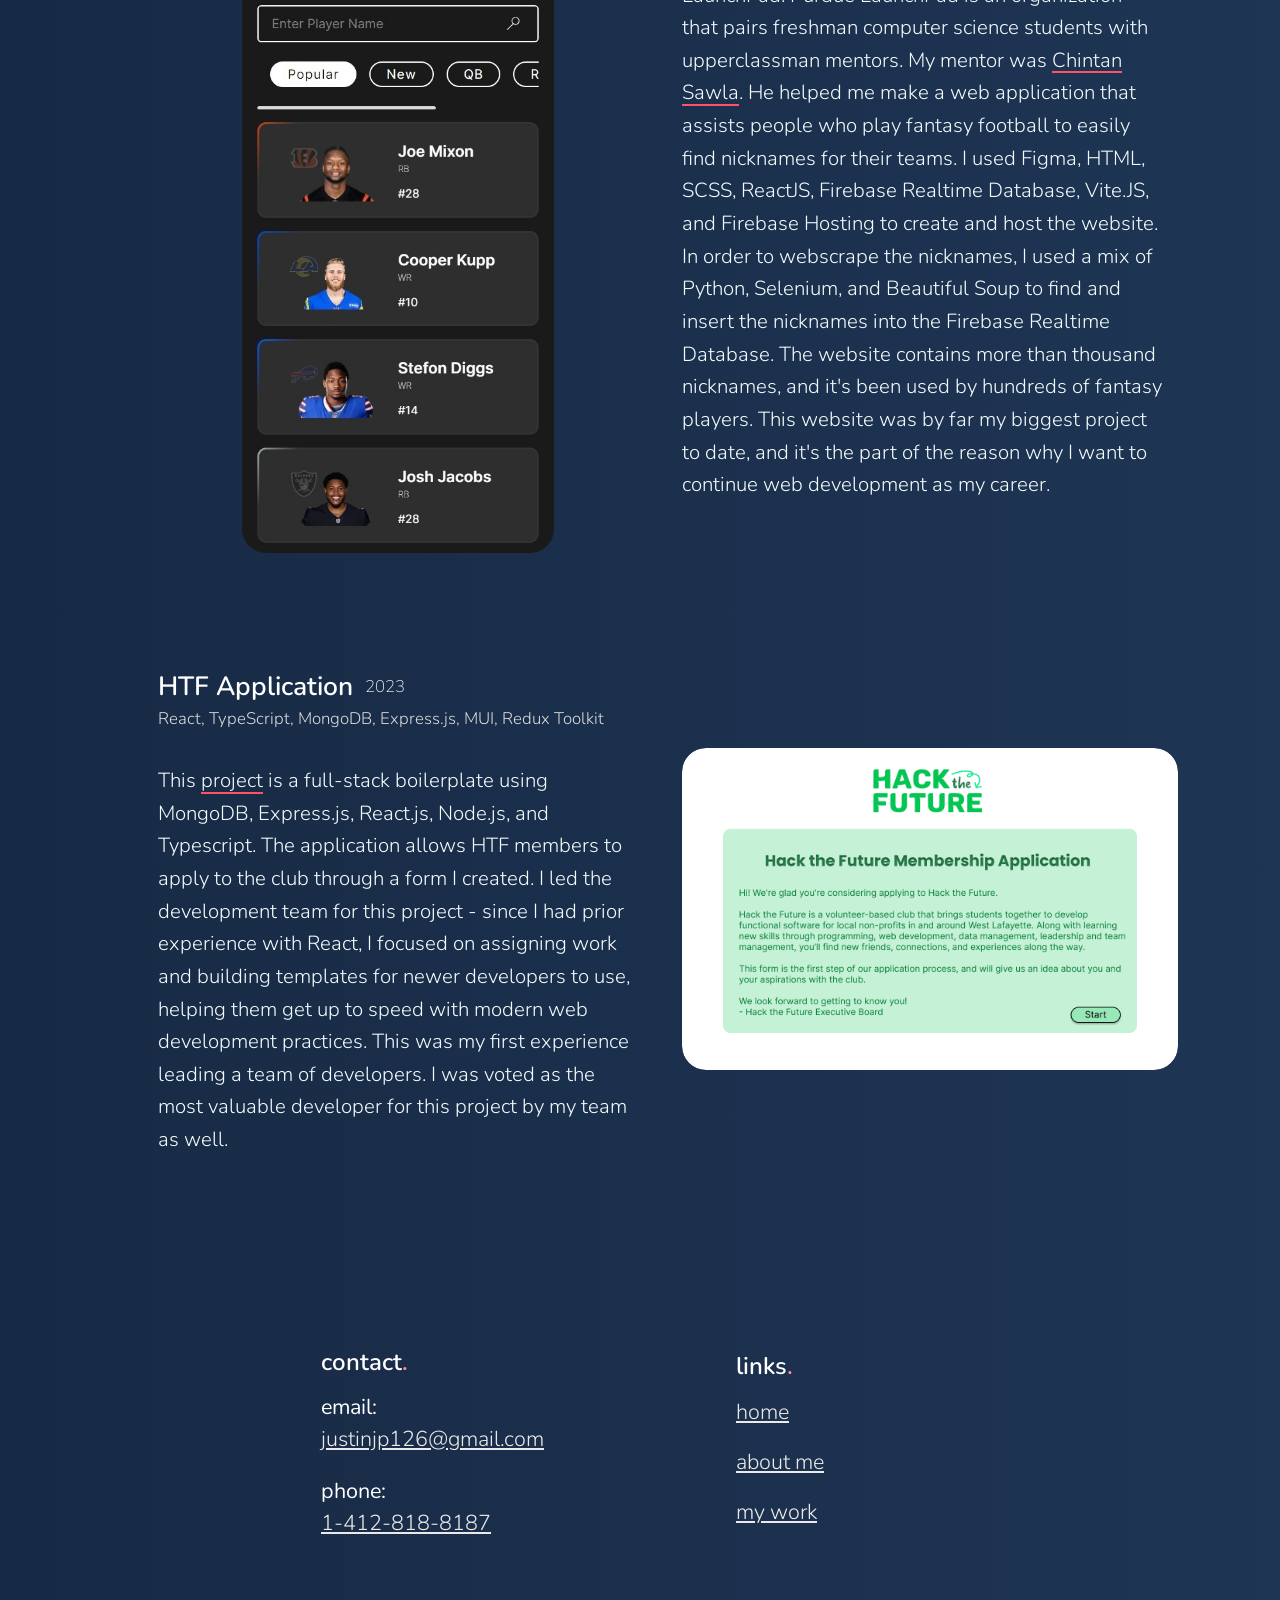
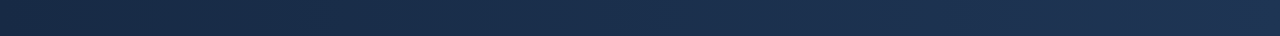
==== commit fcf7ee9a: "add in htf" ====
--- a/index.html
+++ b/index.html
@@ -81,7 +81,7 @@
                 </p>
                 <div class="hero__buttons">
                   <a class="hero__buttons_portfolio" tabindex="0" id="portfolio">Portfolio</a>
-                  <a class="hero__buttons_resume" tabindex="0" href="pdf/Justin_Puthenpurayil_resume.pdf"
+                  <a class="hero__buttons_resume" tabindex="0" href="pdf/Justin_Puthenpurayil_Resume.pdf"
                     target="_blank">Resume</a>
                 </div>
               </div>
@@ -275,6 +275,45 @@
               </div>
             </div>
 
+            <div class="row workContainer fullstack">
+              <div class="
+                              col-md-12 col-lg-6
+                              d-flex
+                              justify-content-center
+                              flex-column
+                              align-items-center
+                              position-relative
+                              flex-change
+                              neg-margin
+                             ">
+                <span class="webmasterOneContainer">
+                  <h3 class="work__subtitle">HTF Application <span class="work__subtitle-year">2023</span></h3>
+                  <p class="work__techs">React, TypeScript, MongoDB, Express.js, MUI, Redux Toolkit</p>
+                  <p class="work__paragraphL">
+                    This <a class="work__link" href="https://github.com/Justinjp126/htfApplication"
+                      target="_blank">project</a> is a full-stack boilerplate using MongoDB, Express.js, React.js,
+                    Node.js, and Typescript. The application allows HTF members to apply to the club through a form I
+                    created. I led the development team for this project - since I had prior experience with React, I
+                    focused on assigning work and building templates for newer developers to use, helping them get up to
+                    speed with modern web development practices. This was my first experience leading a team of
+                    developers. I was voted as the most valuable developer for this project by my team as well.
+                  </p>
+                </span>
+              </div>
+              <div class="col-lg-6 d-flex
+                                            justify-content-center
+                                            flex-column
+                                            align-items-center">
+                <picture>
+                  <source type="image/webp" srcset="img/htf.png" />
+                  <source type="image/png" srcset="img/htf.png" />
+                  <a class="zoom" href="https://github.com/Justinjp126/htfApplication" target="_blank">
+                    <img src="img/htf.png" alt="HTF Application Website" class="work__img_dmc work-img" />
+                  </a>
+                </picture>
+              </div>
+            </div>
+
             <div class="row workContainer frontend">
               <div class="
                   col-md-12 col-lg-6
